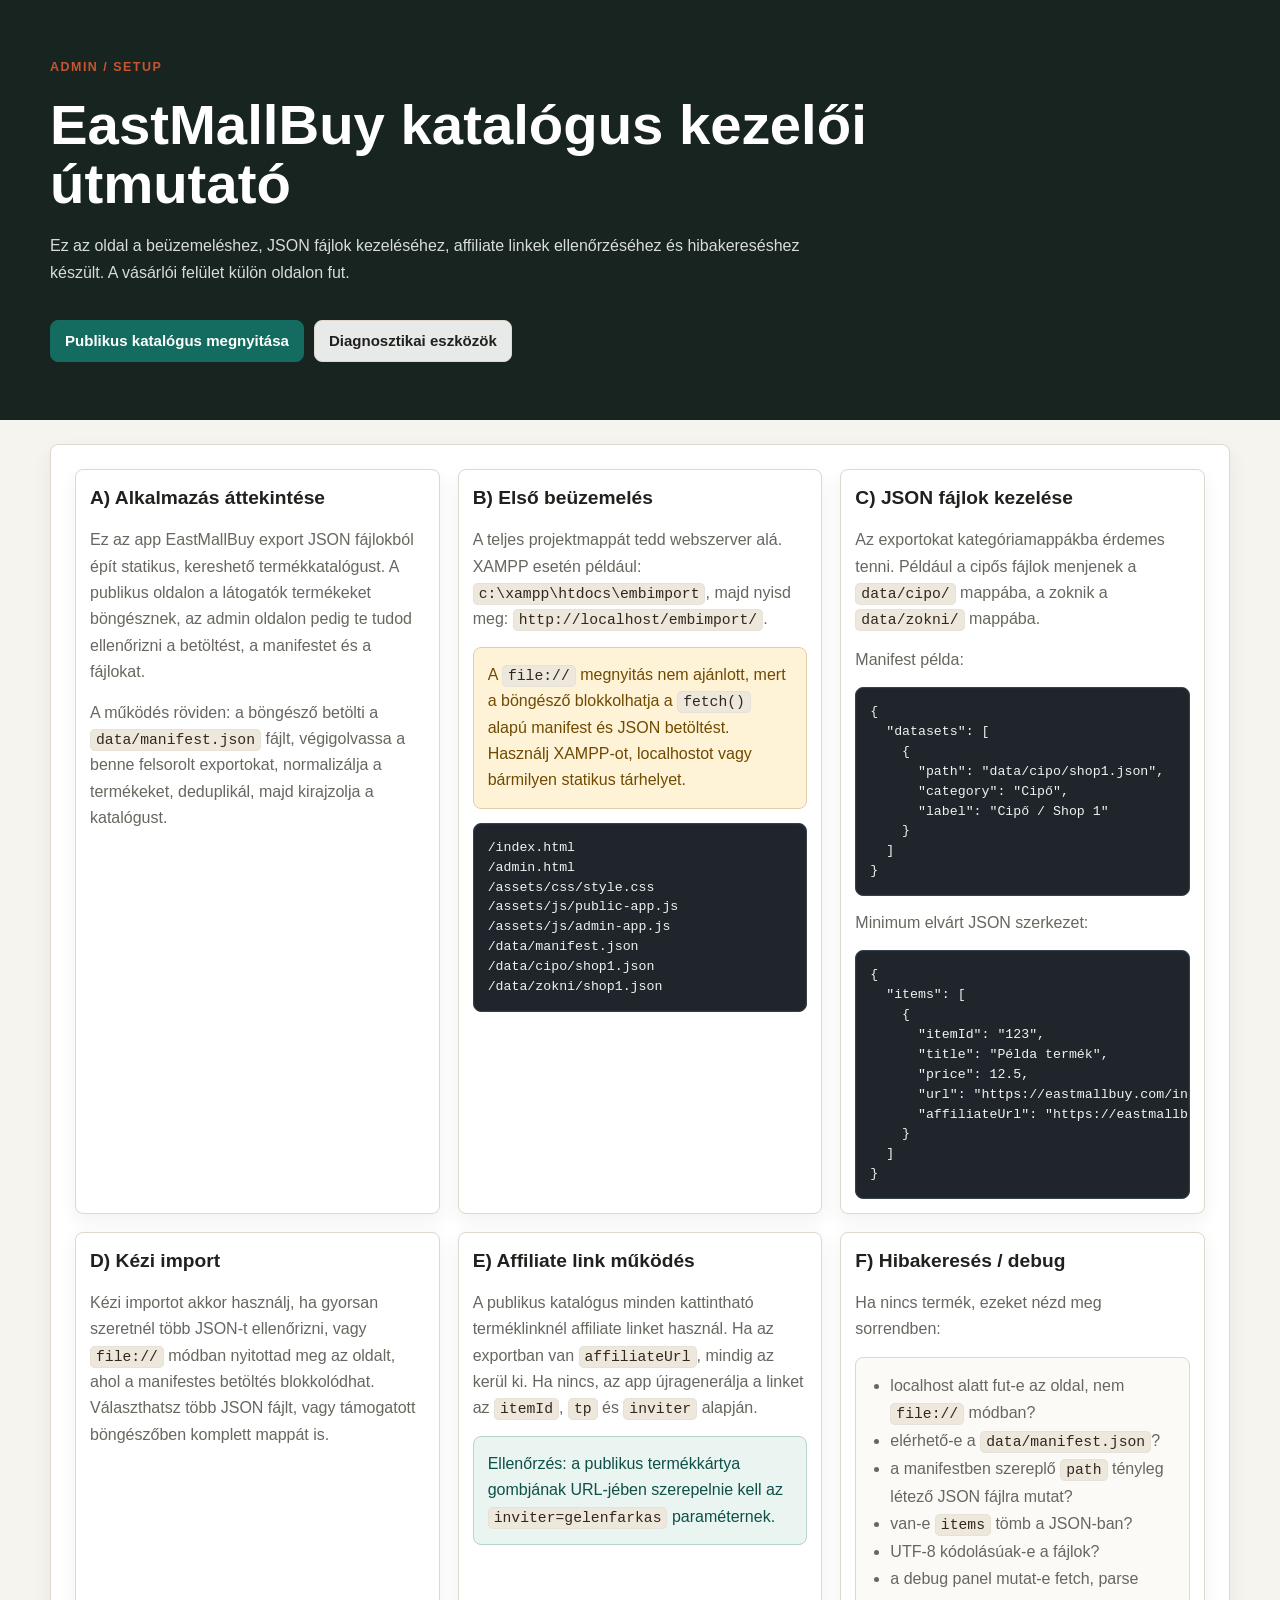
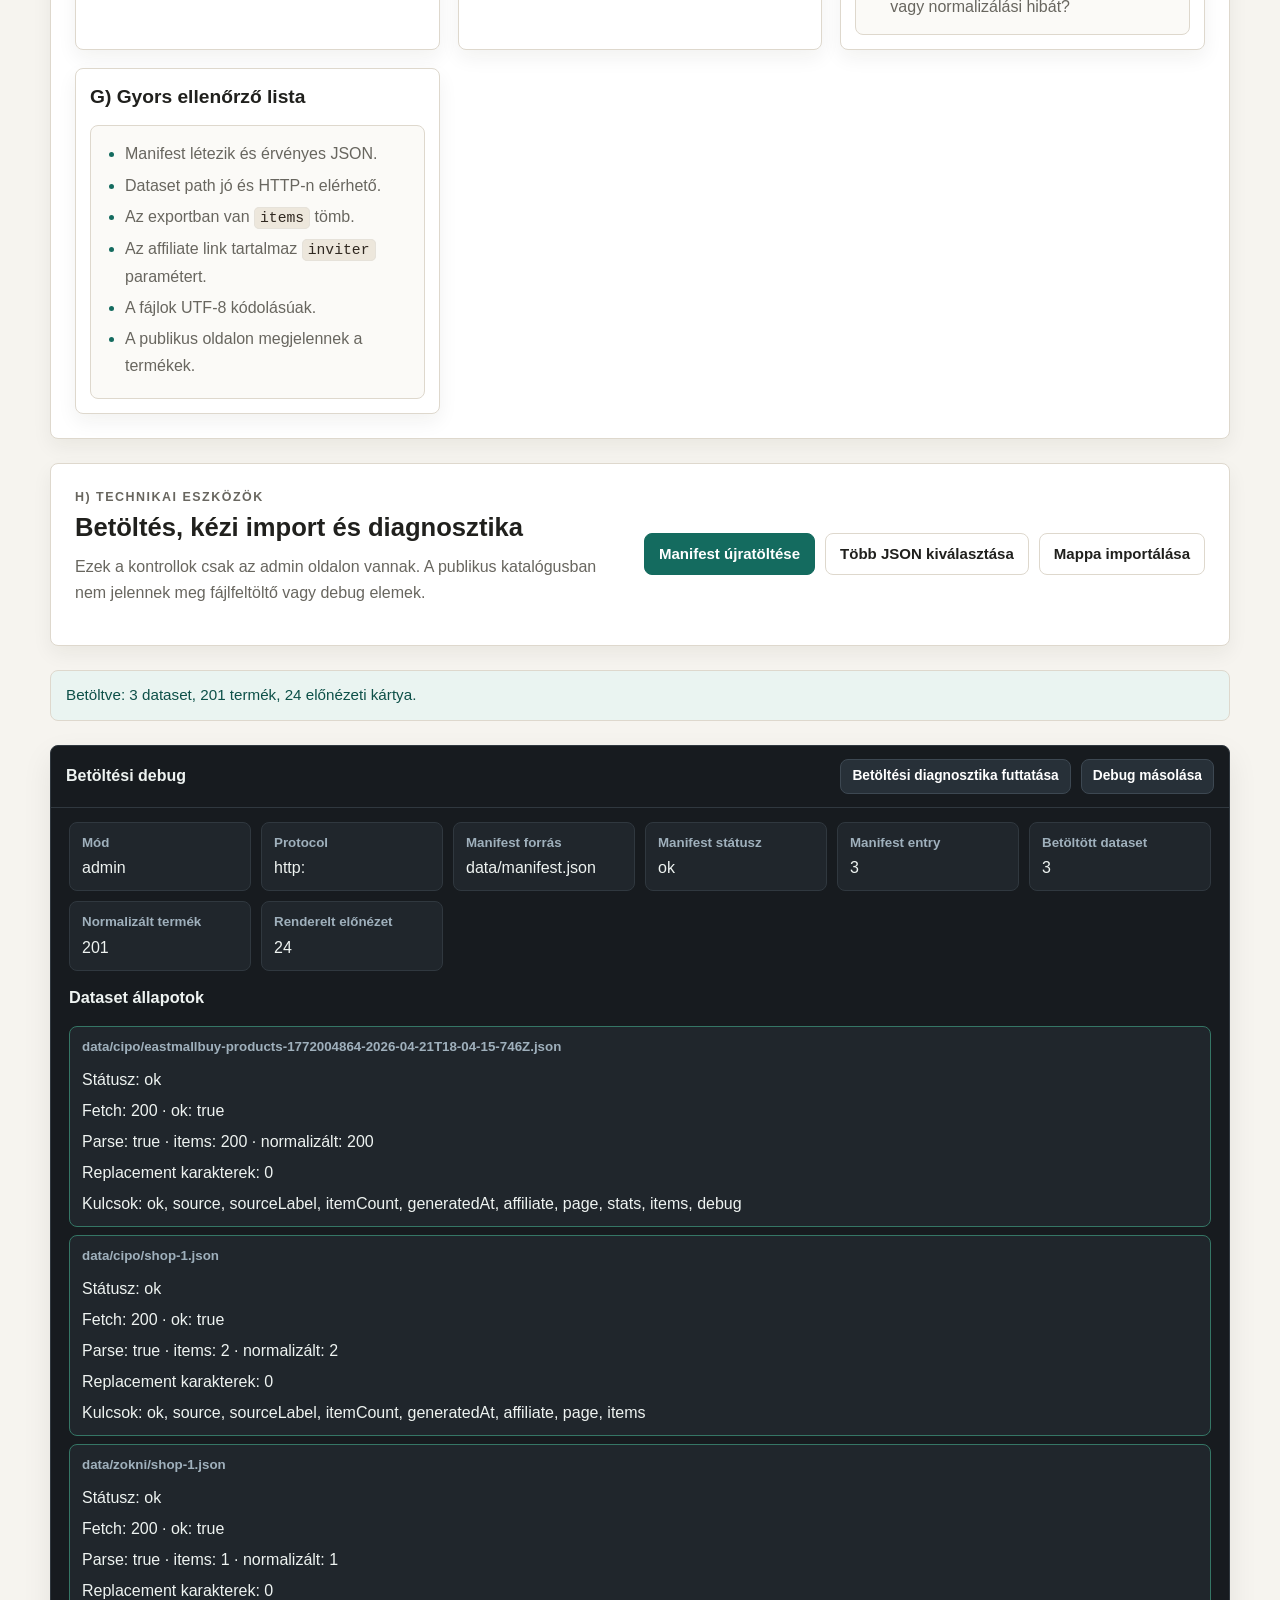
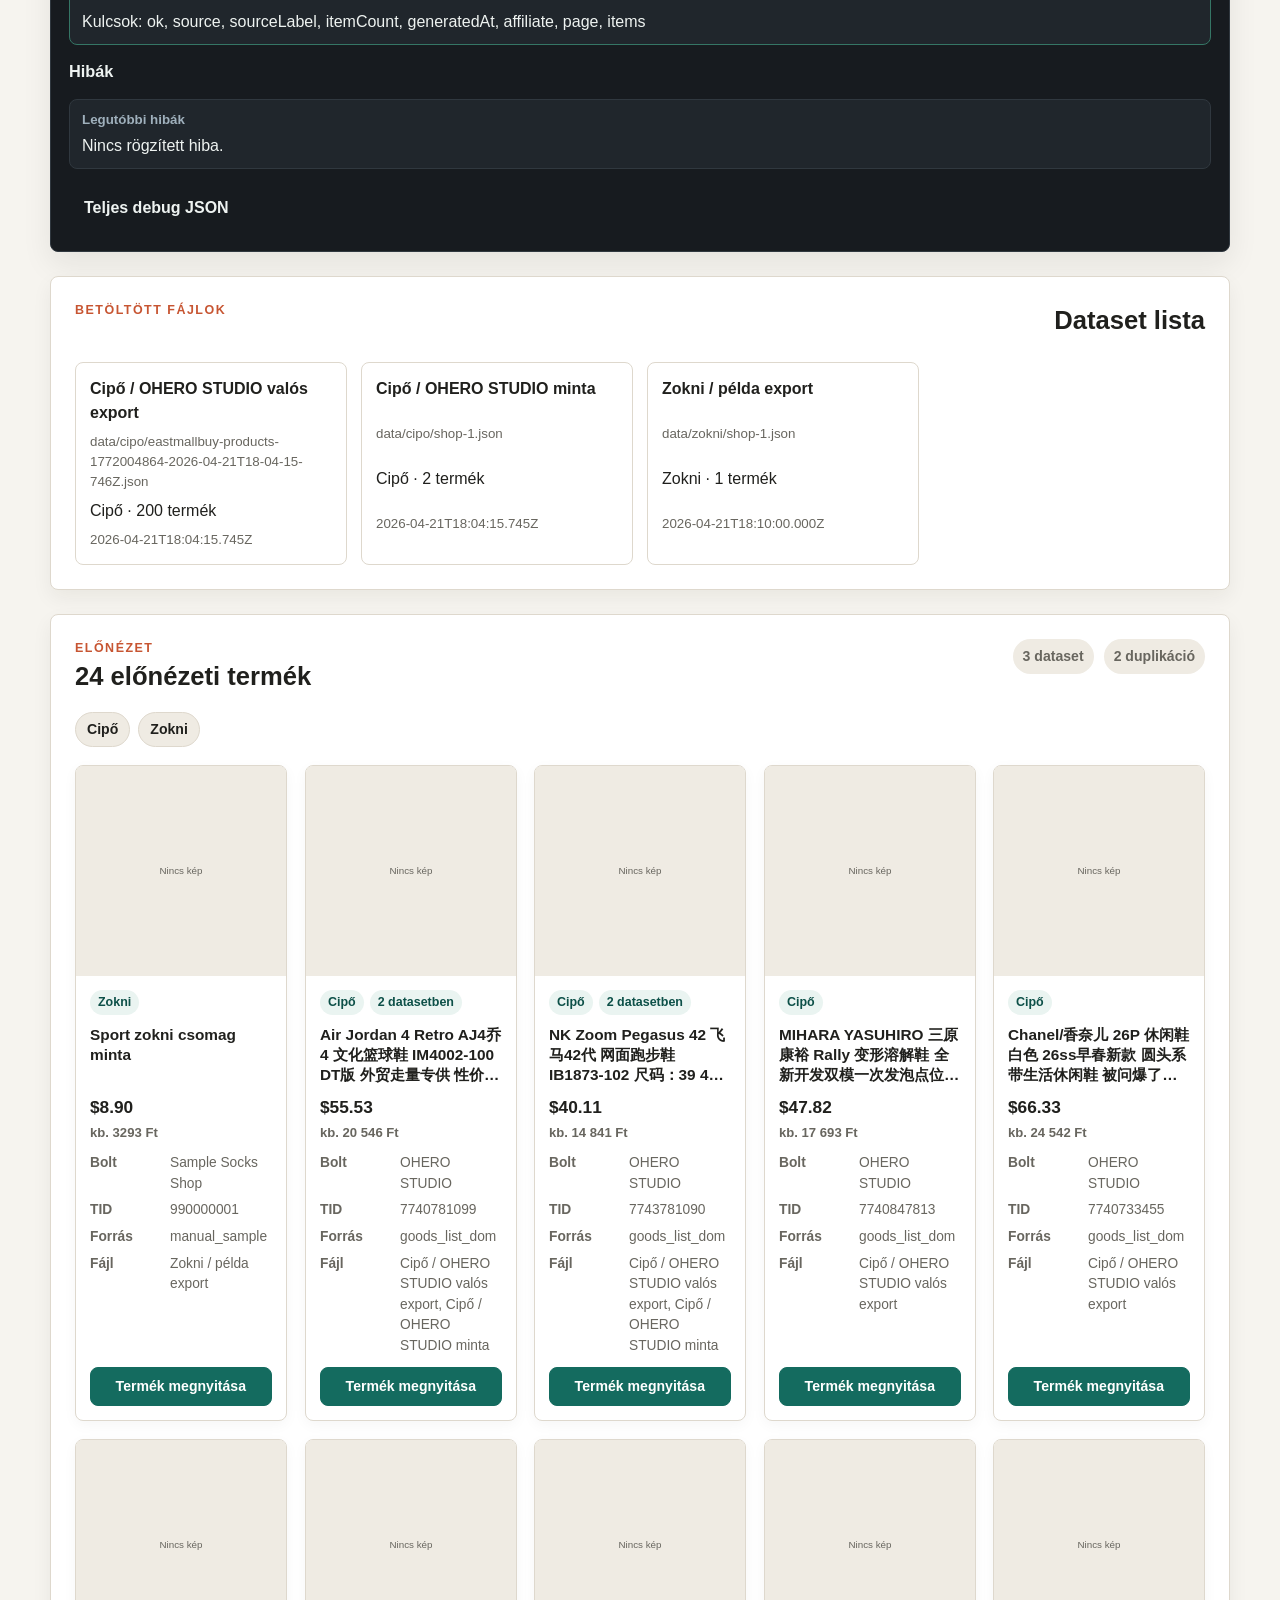
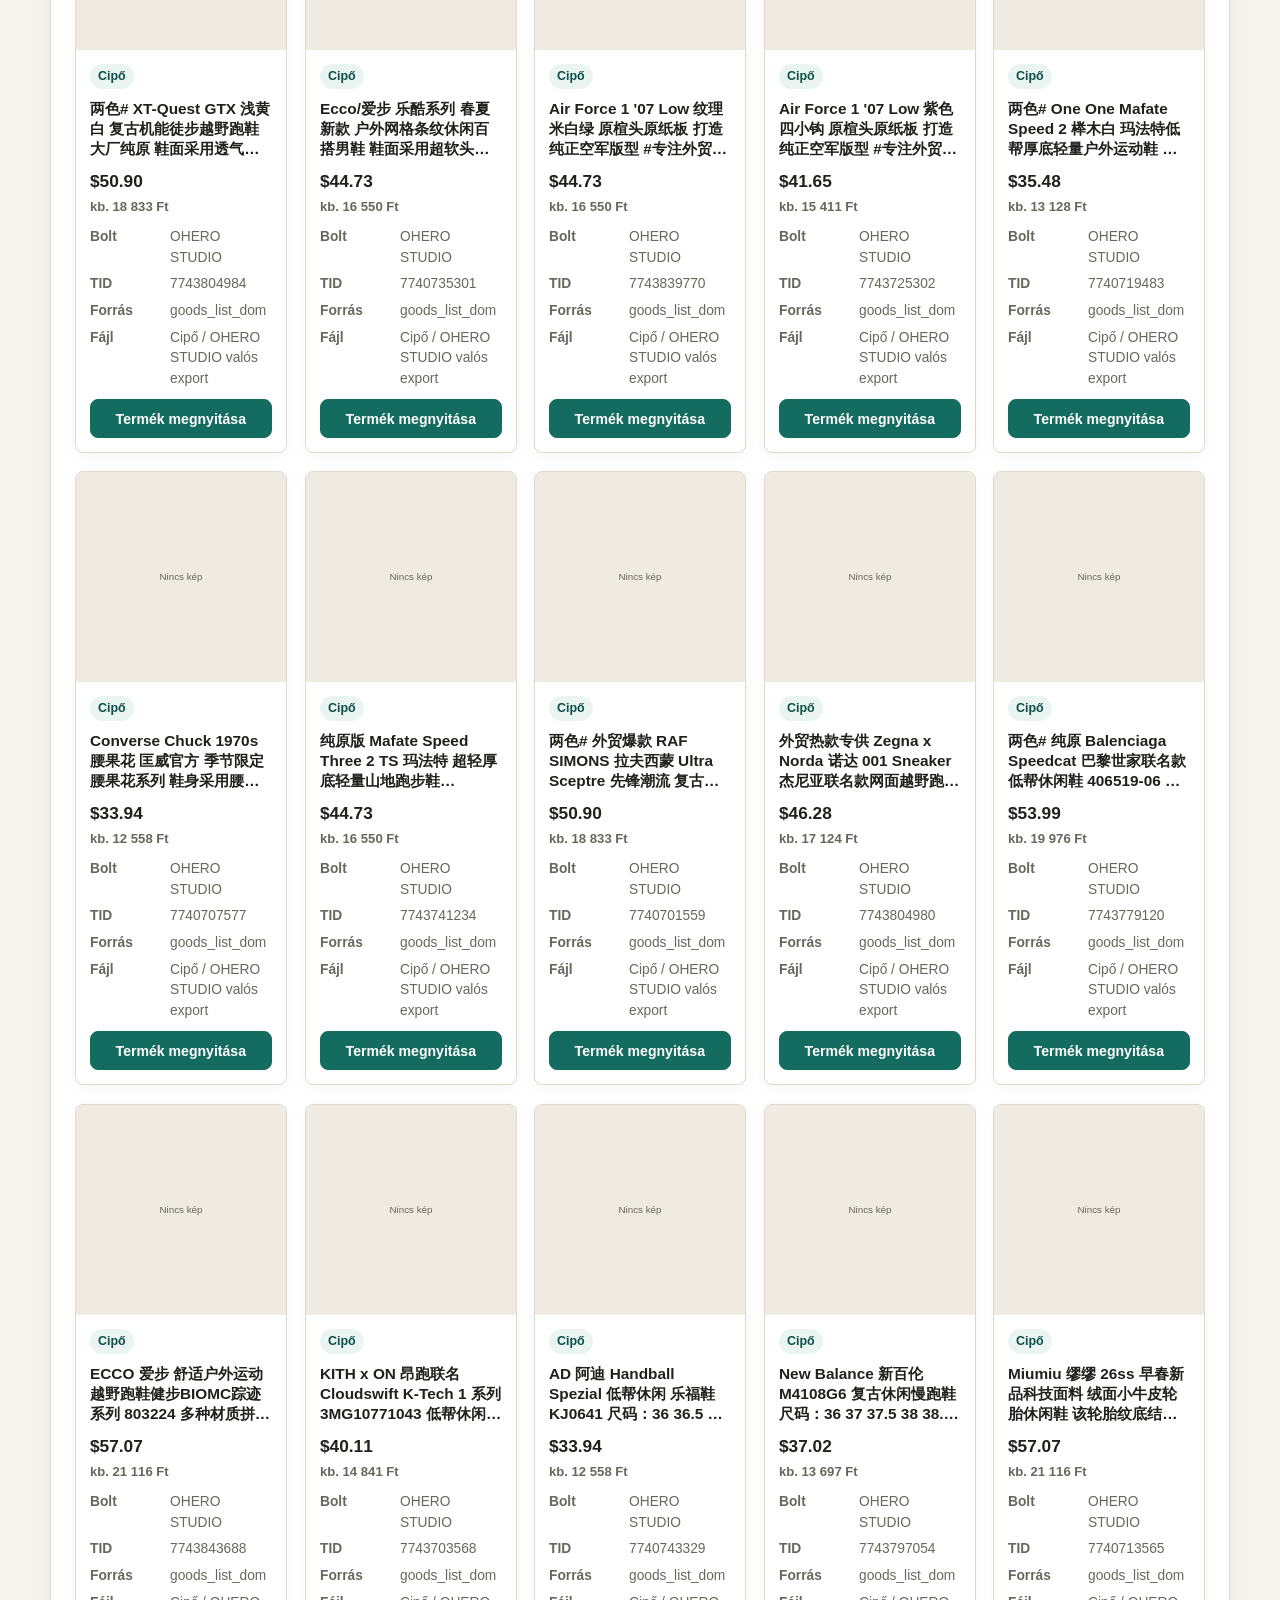
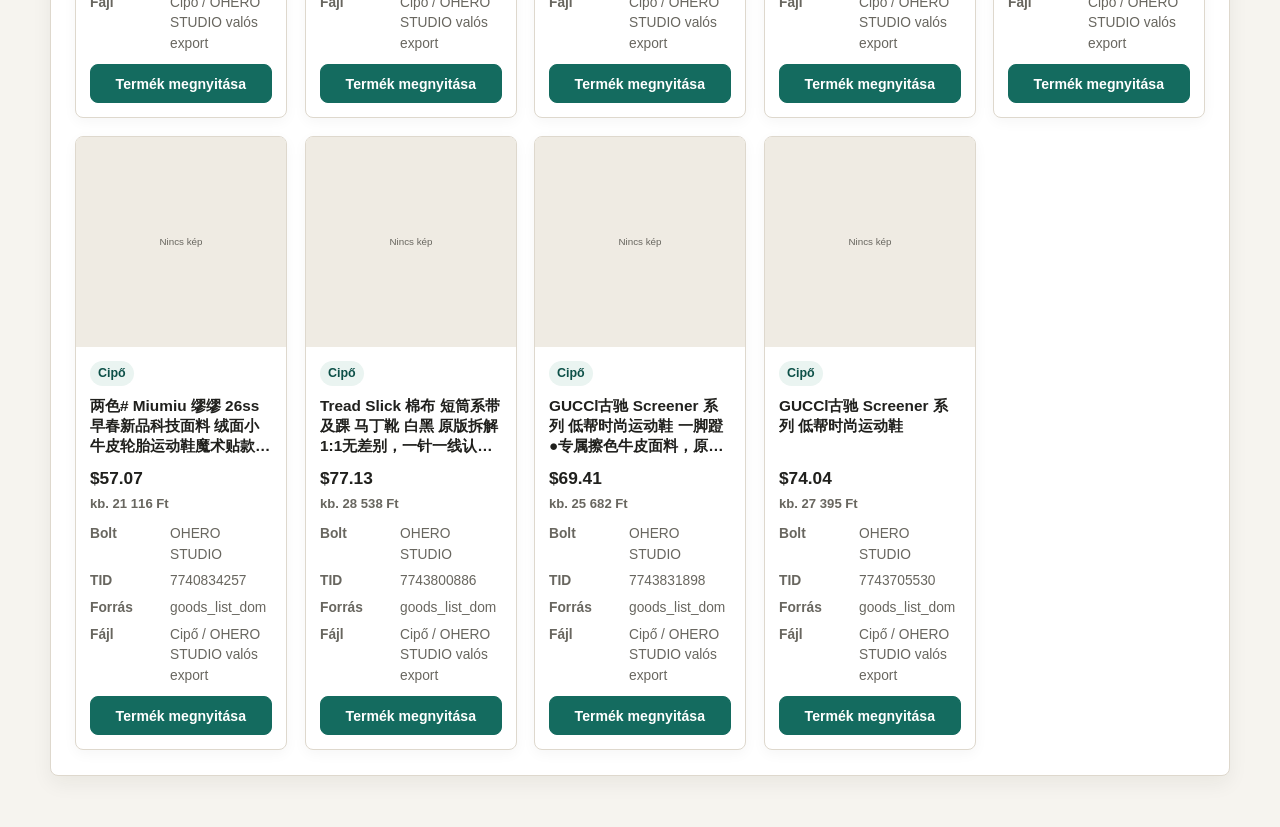
==== admin.html @ 536f63f8 "Add files via upload" ====
<!doctype html>
<html lang="hu">
  <head>
    <meta charset="UTF-8" />
    <meta name="viewport" content="width=device-width, initial-scale=1.0" />
    <title>EastMallBuy Katalógus Admin / Setup</title>
    <meta
      name="description"
      content="Setup, admin útmutató és diagnosztika az EastMallBuy statikus katalógushoz."
    />
    <link rel="stylesheet" href="assets/css/style.css" />
  </head>
  <body data-page="admin">
    <header class="admin-hero">
      <div class="admin-hero__inner">
        <p class="eyebrow">Admin / setup</p>
        <h1>EastMallBuy katalógus kezelői útmutató</h1>
        <p>
          Ez az oldal a beüzemeléshez, JSON fájlok kezeléséhez, affiliate linkek
          ellenőrzéséhez és hibakereséshez készült. A vásárlói felület külön oldalon fut.
        </p>
        <div class="hero__actions">
          <a class="btn btn--primary" href="index.html">Publikus katalógus megnyitása</a>
          <a class="btn btn--light" href="#admin-tools">Diagnosztikai eszközök</a>
        </div>
      </div>
    </header>

    <main class="shell admin-shell">
      <section class="docs admin-docs">
        <article>
          <h2>A) Alkalmazás áttekintése</h2>
          <p>
            Ez az app EastMallBuy export JSON fájlokból épít statikus, kereshető termékkatalógust.
            A publikus oldalon a látogatók termékeket böngésznek, az admin oldalon pedig te tudod
            ellenőrizni a betöltést, a manifestet és a fájlokat.
          </p>
          <p>
            A működés röviden: a böngésző betölti a <code>data/manifest.json</code> fájlt,
            végigolvassa a benne felsorolt exportokat, normalizálja a termékeket, deduplikál,
            majd kirajzolja a katalógust.
          </p>
        </article>

        <article>
          <h2>B) Első beüzemelés</h2>
          <p>
            A teljes projektmappát tedd webszerver alá. XAMPP esetén például:
            <code>c:\xampp\htdocs\embimport</code>, majd nyisd meg:
            <code>http://localhost/embimport/</code>.
          </p>
          <p>
            A <code>file://</code> megnyitás nem ajánlott, mert a böngésző blokkolhatja a
            <code>fetch()</code> alapú manifest és JSON betöltést. Használj XAMPP-ot,
            localhostot vagy bármilyen statikus tárhelyet.
          </p>
          <pre><code>/index.html
/admin.html
/assets/css/style.css
/assets/js/public-app.js
/assets/js/admin-app.js
/data/manifest.json
/data/cipo/shop1.json
/data/zokni/shop1.json</code></pre>
        </article>

        <article>
          <h2>C) JSON fájlok kezelése</h2>
          <p>
            Az exportokat kategóriamappákba érdemes tenni. Például a cipős fájlok menjenek
            a <code>data/cipo/</code> mappába, a zoknik a <code>data/zokni/</code> mappába.
          </p>
          <p>Manifest példa:</p>
          <pre><code>{
  "datasets": [
    {
      "path": "data/cipo/shop1.json",
      "category": "Cipő",
      "label": "Cipő / Shop 1"
    }
  ]
}</code></pre>
          <p>Minimum elvárt JSON szerkezet:</p>
          <pre><code>{
  "items": [
    {
      "itemId": "123",
      "title": "Példa termék",
      "price": 12.5,
      "url": "https://eastmallbuy.com/index/item/index.html?tp=micro&amp;tid=123",
      "affiliateUrl": "https://eastmallbuy.com/index/item/index.html?tp=micro&amp;tid=123&amp;inviter=gelenfarkas"
    }
  ]
}</code></pre>
        </article>

        <article>
          <h2>D) Kézi import</h2>
          <p>
            Kézi importot akkor használj, ha gyorsan szeretnél több JSON-t ellenőrizni,
            vagy <code>file://</code> módban nyitottad meg az oldalt, ahol a manifestes betöltés
            blokkolódhat. Választhatsz több JSON fájlt, vagy támogatott böngészőben komplett
            mappát is.
          </p>
        </article>

        <article>
          <h2>E) Affiliate link működés</h2>
          <p>
            A publikus katalógus minden kattintható terméklinknél affiliate linket használ.
            Ha az exportban van <code>affiliateUrl</code>, mindig az kerül ki. Ha nincs,
            az app újragenerálja a linket az <code>itemId</code>, <code>tp</code> és
            <code>inviter</code> alapján.
          </p>
          <p>
            Ellenőrzés: a publikus termékkártya gombjának URL-jében szerepelnie kell az
            <code>inviter=gelenfarkas</code> paraméternek.
          </p>
        </article>

        <article>
          <h2>F) Hibakeresés / debug</h2>
          <p>Ha nincs termék, ezeket nézd meg sorrendben:</p>
          <ul>
            <li>localhost alatt fut-e az oldal, nem <code>file://</code> módban?</li>
            <li>elérhető-e a <code>data/manifest.json</code>?</li>
            <li>a manifestben szereplő <code>path</code> tényleg létező JSON fájlra mutat?</li>
            <li>van-e <code>items</code> tömb a JSON-ban?</li>
            <li>UTF-8 kódolásúak-e a fájlok?</li>
            <li>a debug panel mutat-e fetch, parse vagy normalizálási hibát?</li>
          </ul>
        </article>

        <article>
          <h2>G) Gyors ellenőrző lista</h2>
          <ul class="checklist">
            <li>Manifest létezik és érvényes JSON.</li>
            <li>Dataset path jó és HTTP-n elérhető.</li>
            <li>Az exportban van <code>items</code> tömb.</li>
            <li>Az affiliate link tartalmaz <code>inviter</code> paramétert.</li>
            <li>A fájlok UTF-8 kódolásúak.</li>
            <li>A publikus oldalon megjelennek a termékek.</li>
          </ul>
        </article>
      </section>

      <section id="admin-tools" class="toolbar" aria-label="Admin műveletek">
        <div>
          <p class="eyebrow">H) Technikai eszközök</p>
          <h2>Betöltés, kézi import és diagnosztika</h2>
          <p>
            Ezek a kontrollok csak az admin oldalon vannak. A publikus katalógusban nem
            jelennek meg fájlfeltöltő vagy debug elemek.
          </p>
        </div>
        <div class="load-actions">
          <button id="loadManifestBtn" class="btn btn--primary" type="button">
            Manifest újratöltése
          </button>
          <label class="file-button">
            Több JSON kiválasztása
            <input id="fileInput" type="file" accept=".json,application/json" multiple />
          </label>
          <label class="file-button" id="directoryLabel">
            Mappa importálása
            <input id="directoryInput" type="file" accept=".json,application/json" webkitdirectory multiple />
          </label>
        </div>
      </section>

      <section id="status" class="notice notice--info" role="status">
        Admin diagnosztika betöltése folyamatban...
      </section>

      <details id="debugPanel" class="debug-panel" open>
        <summary>
          <span>Betöltési debug</span>
          <button id="runDiagnosticsBtn" class="btn btn--small" type="button">
            Betöltési diagnosztika futtatása
          </button>
          <button id="copyDebugBtn" class="btn btn--small" type="button">
            Debug másolása
          </button>
        </summary>
        <div id="debugContent" class="debug-content">
          A debug információk az első betöltés után jelennek meg.
        </div>
      </details>

      <section class="datasets">
        <div class="section-title">
          <p class="eyebrow">Betöltött fájlok</p>
          <h2>Dataset lista</h2>
        </div>
        <div id="datasetList" class="dataset-list"></div>
      </section>

      <section class="catalog admin-preview" id="products" aria-label="Admin előnézet">
        <div class="results-head">
          <div>
            <p class="eyebrow">Előnézet</p>
            <h2 id="resultCount">0 termék</h2>
          </div>
          <div class="stats">
            <span id="datasetCount">0 dataset</span>
            <span id="duplicateCount">0 duplikáció</span>
          </div>
        </div>
        <div id="categoryNav" class="category-nav" aria-label="Kategória böngészés"></div>
        <div id="productGrid" class="product-grid"></div>
        <div id="emptyState" class="empty" hidden>Nincs betöltött előnézet.</div>
      </section>

    </main>

    <template id="productCardTemplate">
      <article class="product-card">
        <a class="product-image affiliate-link" target="_blank" rel="noopener noreferrer">
          <img alt="" loading="lazy" />
        </a>
        <div class="product-body">
          <div class="badges"></div>
          <h3></h3>
          <div class="price"></div>
          <dl class="meta"></dl>
          <div class="card-actions">
            <a class="btn btn--primary affiliate-link" target="_blank" rel="noopener noreferrer">
              Termék megnyitása
            </a>
          </div>
        </div>
      </article>
    </template>

    <script type="module" src="assets/js/admin-app.js"></script>
  </body>
</html>
---- assets/css/style.css ----
:root {
  --bg: #f6f4ef;
  --text: #20201d;
  --muted: #68665f;
  --line: #ded8cd;
  --surface: #ffffff;
  --soft: #efebe3;
  --soft-strong: #e7e1d5;
  --primary: #146b5f;
  --primary-dark: #0d5048;
  --accent: #c75532;
  --accent-soft: #fae8df;
  --info-bg: #eaf4f1;
  --warning-bg: #fff3d7;
  --warning-text: #6f4a00;
  --error-bg: #fae8df;
  --error-text: #91331d;
  --code-bg: #1f252b;
  --code-text: #eef3f1;
  --inline-code-bg: #ede7dc;
  --inline-code-text: #302820;
  --shadow: 0 12px 30px rgba(31, 29, 24, 0.08);
  --shadow-soft: 0 8px 20px rgba(31, 29, 24, 0.06);
  --radius: 8px;
  --space-1: 6px;
  --space-2: 10px;
  --space-3: 14px;
  --space-4: 18px;
  --space-5: 24px;
  --space-6: 32px;
  --font: "Segoe UI", Arial, sans-serif;
}

* {
  box-sizing: border-box;
}

html {
  scroll-behavior: smooth;
}

body {
  margin: 0;
  background: var(--bg);
  color: var(--text);
  font-family: var(--font);
  font-size: 16px;
  line-height: 1.5;
}

a {
  color: inherit;
  text-decoration: none;
}

button,
input,
select {
  font: inherit;
}

img {
  max-width: 100%;
}

.hero {
  min-height: min(76vh, 720px);
  background:
    linear-gradient(90deg, rgba(14, 45, 40, 0.82), rgba(20, 107, 95, 0.42)),
    url("https://si.geilicdn.com/pcitem1376986363-58c70000019dad9c5ff30a23038e_1080_1080.jpg") center/cover;
  color: #fff;
  display: flex;
  align-items: end;
}

.hero__inner {
  width: min(1180px, calc(100% - 32px));
  margin: 0 auto;
  padding: clamp(42px, 7vw, 72px) 0 38px;
  display: grid;
  grid-template-columns: minmax(0, 1.1fr) minmax(280px, 340px);
  gap: var(--space-6);
  align-items: end;
}

.hero__copy {
  display: grid;
  gap: 18px;
}

.eyebrow {
  margin: 0;
  color: var(--accent);
  font-size: 0.78rem;
  font-weight: 800;
  letter-spacing: 0.12em;
  text-transform: uppercase;
}

.hero .eyebrow {
  color: #ffc5ae;
}

h1,
h2,
h3,
p {
  margin-top: 0;
}

h1 {
  margin-bottom: 0;
  max-width: 930px;
  font-size: clamp(2.15rem, 4.4vw, 4.35rem);
  line-height: 1.06;
  letter-spacing: 0;
}

h2 {
  margin-bottom: 8px;
  font-size: clamp(1.28rem, 2vw, 1.75rem);
  letter-spacing: 0;
}

h3 {
  margin-bottom: 8px;
  font-size: 1.02rem;
}

.hero__lead {
  max-width: 760px;
  margin-bottom: 0;
  color: rgba(255, 255, 255, 0.88);
  font-size: clamp(1rem, 1.35vw, 1.08rem);
  line-height: 1.65;
}

.hero__actions,
.load-actions,
.card-actions,
.stats {
  display: flex;
  flex-wrap: wrap;
  gap: var(--space-2);
  min-width: 0;
}

.load-actions {
  justify-content: flex-end;
  align-items: center;
}

.btn,
.file-button {
  min-height: 42px;
  max-width: 100%;
  border: 1px solid var(--line);
  border-radius: var(--radius);
  padding: 10px 14px;
  display: inline-flex;
  align-items: center;
  justify-content: center;
  gap: 8px;
  background: #fff;
  color: var(--text);
  cursor: pointer;
  font-size: 0.94rem;
  font-weight: 750;
  line-height: 1.2;
  text-align: center;
  white-space: normal;
  overflow-wrap: anywhere;
  transition: transform 0.16s ease, box-shadow 0.16s ease, background 0.16s ease;
}

.btn:hover,
.file-button:hover {
  transform: translateY(-1px);
  box-shadow: var(--shadow-soft);
}

.btn--primary {
  background: var(--primary);
  border-color: var(--primary);
  color: #fff;
}

.btn--primary:hover {
  background: var(--primary-dark);
}

.btn--light {
  background: rgba(255, 255, 255, 0.9);
  color: var(--text);
}

.btn--ghost {
  background: transparent;
  color: var(--primary-dark);
  border-color: color-mix(in srgb, var(--primary) 28%, var(--line));
}

.btn--small {
  min-height: 34px;
  padding: 8px 11px;
  font-size: 0.86rem;
}

.file-button input {
  position: absolute;
  width: 1px;
  height: 1px;
  overflow: hidden;
  opacity: 0;
}

.hero-card {
  background: rgba(255, 255, 255, 0.94);
  color: var(--text);
  border-radius: var(--radius);
  overflow: hidden;
  box-shadow: var(--shadow-soft);
}

.hero-card img {
  width: 100%;
  aspect-ratio: 1 / 1;
  object-fit: cover;
  display: block;
}

.hero-card div {
  padding: 16px;
  display: grid;
  gap: 5px;
}

.hero-card span,
.toolbar p,
.docs p,
.benefits span {
  color: var(--muted);
  line-height: 1.6;
}

.shell {
  width: min(1180px, calc(100% - 32px));
  margin: var(--space-5) auto 56px;
  display: grid;
  gap: var(--space-5);
}

.public-footer {
  text-align: center;
  color: var(--muted);
  font-size: 0.9rem;
}

.public-footer a {
  text-decoration: underline;
  text-underline-offset: 3px;
}

.admin-hero {
  background: #17241f;
  color: #fff;
}

.admin-hero__inner {
  width: min(1180px, calc(100% - 32px));
  margin: 0 auto;
  padding: clamp(38px, 6vw, 58px) 0;
  display: grid;
  gap: var(--space-4);
}

.admin-hero h1 {
  max-width: 840px;
}

.admin-hero p:not(.eyebrow) {
  max-width: 800px;
  color: rgba(255, 255, 255, 0.84);
  line-height: 1.7;
}

.admin-shell {
  align-items: stretch;
}

.admin-docs {
  display: grid;
  grid-template-columns: repeat(auto-fit, minmax(280px, 1fr));
  gap: var(--space-4);
  box-shadow: none;
  border: 0;
  padding: 0;
  background: transparent;
}

.admin-docs article {
  background: var(--surface);
  border: 1px solid var(--line);
  border-radius: var(--radius);
  box-shadow: var(--shadow-soft);
  padding: var(--space-5);
  display: grid;
  align-content: start;
  gap: var(--space-3);
}

.admin-docs article h2 {
  margin: 0;
  font-size: 1.2rem;
}

.admin-docs article p {
  margin: 0;
  color: var(--muted);
  line-height: 1.65;
}

.admin-docs pre {
  margin: 0;
  max-width: 100%;
  overflow-x: auto;
  background: var(--code-bg);
  color: var(--code-text);
  border: 1px solid #35414a;
  border-radius: var(--radius);
  padding: var(--space-3);
  font-size: 0.9rem;
  line-height: 1.5;
  box-shadow: inset 0 0 0 1px rgba(255, 255, 255, 0.02);
  -webkit-overflow-scrolling: touch;
}

.admin-docs pre code {
  display: block;
  min-width: max-content;
  padding: 0;
  background: transparent;
  color: inherit;
  border: 0;
  border-radius: 0;
  white-space: pre;
}

.admin-docs ul {
  margin: 0;
  padding: var(--space-3) var(--space-3) var(--space-3) 34px;
  background: #fbfaf7;
  border: 1px solid var(--line);
  border-radius: var(--radius);
  color: var(--muted);
  line-height: 1.7;
}

.checklist li {
  margin-bottom: 4px;
}

.checklist li::marker {
  color: var(--primary);
}

.admin-docs article:nth-child(2) p:nth-of-type(2),
.admin-docs article:nth-child(5) p:last-child {
  background: var(--warning-bg);
  color: var(--warning-text);
  border: 1px solid color-mix(in srgb, var(--warning-text) 22%, var(--warning-bg));
  border-radius: var(--radius);
  padding: var(--space-3);
}

.admin-docs article:nth-child(5) p:last-child {
  background: var(--info-bg);
  color: var(--primary-dark);
  border-color: color-mix(in srgb, var(--primary) 24%, var(--info-bg));
}

.admin-preview .product-grid {
  grid-template-columns: repeat(auto-fill, minmax(min(100%, 210px), 1fr));
}

.benefits {
  display: grid;
  grid-template-columns: repeat(3, minmax(0, 1fr));
  gap: var(--space-3);
}

.benefits article,
.toolbar,
.filters,
.catalog,
.datasets,
.docs {
  background: var(--surface);
  border: 1px solid var(--line);
  border-radius: var(--radius);
  box-shadow: var(--shadow-soft);
}

.benefits article {
  padding: var(--space-4);
  display: grid;
  gap: var(--space-2);
}

.toolbar {
  padding: var(--space-5);
  display: grid;
  grid-template-columns: minmax(0, 1fr) auto;
  gap: var(--space-4);
  align-items: center;
  min-width: 0;
}

.notice {
  border-radius: var(--radius);
  border: 1px solid var(--line);
  padding: 13px 15px;
  line-height: 1.5;
  font-size: 0.95rem;
}

.notice--info {
  background: var(--info-bg);
  color: var(--primary-dark);
}

.notice--error {
  background: var(--error-bg);
  color: var(--error-text);
}

.debug-panel {
  background: #171b1f;
  color: #eef3f1;
  border: 1px solid #30383f;
  border-radius: var(--radius);
  box-shadow: var(--shadow);
}

.debug-panel summary {
  cursor: pointer;
  padding: 13px 15px;
  display: flex;
  align-items: center;
  gap: var(--space-2);
  flex-wrap: wrap;
  font-weight: 900;
}

.debug-panel summary span {
  margin-right: auto;
}

.debug-panel .btn {
  background: #273038;
  border-color: #3d4852;
  color: #fff;
}

.debug-content {
  border-top: 1px solid #30383f;
  padding: var(--space-3) var(--space-4) var(--space-4);
  display: grid;
  gap: var(--space-3);
}

.debug-warning,
.debug-error {
  border-radius: var(--radius);
  padding: 10px 12px;
  line-height: 1.45;
}

.debug-warning {
  background: #3b2d12;
  color: #ffe2a3;
}

.debug-error {
  background: #3b1814;
  color: #ffc2b8;
}

.debug-grid {
  display: grid;
  grid-template-columns: repeat(auto-fit, minmax(180px, 1fr));
  gap: 10px;
}

.debug-kv,
.debug-dataset {
  border: 1px solid #30383f;
  border-radius: var(--radius);
  background: #20262c;
  padding: 10px 12px;
}

.debug-kv small,
.debug-dataset small {
  display: block;
  color: #9fb0bc;
  margin-bottom: 4px;
  font-weight: 800;
}

.debug-dataset {
  display: grid;
  gap: 7px;
  word-break: break-word;
}

.debug-dataset.is-error {
  border-color: #8e3d30;
}

.debug-dataset.is-ok {
  border-color: #357665;
}

.debug-list {
  display: grid;
  gap: 8px;
}

.debug-content pre {
  margin: 0;
  white-space: pre-wrap;
  word-break: break-word;
  color: #d8e1e6;
}

.catalog-layout {
  display: grid;
  grid-template-columns: 310px minmax(0, 1fr);
  gap: var(--space-4);
  align-items: start;
}

.filters,
.catalog,
.datasets,
.docs {
  padding: var(--space-5);
}

.filters {
  position: sticky;
  top: 16px;
  display: grid;
  gap: var(--space-3);
}

.filter-head,
.results-head,
.section-title {
  display: flex;
  align-items: start;
  justify-content: space-between;
  gap: 16px;
}

label {
  display: grid;
  gap: var(--space-1);
  color: var(--muted);
  font-size: 0.92rem;
  font-weight: 700;
}

input,
select {
  width: 100%;
  min-height: 42px;
  border: 1px solid var(--line);
  border-radius: var(--radius);
  background: #fff;
  color: var(--text);
  padding: 9px 11px;
  font-size: 0.95rem;
}

input:focus,
select:focus {
  border-color: var(--primary);
  outline: 3px solid rgba(20, 107, 95, 0.14);
}

.range-grid {
  display: grid;
  grid-template-columns: 1fr 1fr;
  gap: var(--space-2);
}

.chips,
.category-nav {
  display: flex;
  flex-wrap: wrap;
  gap: 8px;
}

.chip {
  border: 1px solid var(--line);
  border-radius: 999px;
  padding: 6px 9px;
  background: var(--soft);
  color: var(--text);
  font-size: 0.84rem;
  font-weight: 800;
}

.category-nav {
  margin: 8px 0 18px;
}

.category-nav button {
  min-height: 32px;
  border: 1px solid var(--line);
  border-radius: 999px;
  background: var(--soft);
  cursor: pointer;
  padding: 6px 11px;
  color: var(--text);
  font-size: 0.88rem;
  font-weight: 800;
}

.product-grid {
  display: grid;
  grid-template-columns: repeat(auto-fill, minmax(min(100%, 240px), 1fr));
  gap: var(--space-4);
  align-items: stretch;
  min-width: 0;
}

.product-card {
  display: grid;
  grid-template-rows: auto 1fr;
  min-width: 0;
  min-height: 100%;
  overflow: hidden;
  border: 1px solid var(--line);
  border-radius: var(--radius);
  background: #fff;
  box-shadow: 0 4px 14px rgba(31, 29, 24, 0.04);
  contain: layout paint;
}

.product-image {
  display: block;
  width: 100%;
  min-width: 0;
  aspect-ratio: 1 / 1;
  background: var(--soft);
  overflow: hidden;
}

.product-image img {
  width: 100%;
  height: 100%;
  object-fit: cover;
  display: block;
  aspect-ratio: 1 / 1;
}

.product-body {
  padding: var(--space-3);
  display: grid;
  grid-template-rows: auto auto auto 1fr auto;
  gap: var(--space-2);
  min-width: 0;
  max-width: 100%;
  overflow: hidden;
  align-content: start;
  box-sizing: border-box;
}

.product-body > * {
  min-width: 0;
  max-width: 100%;
}

.product-body h3 {
  min-width: 0;
  min-height: calc(1.32em * 3);
  max-height: calc(1.32em * 3);
  margin: 0;
  font-size: 0.96rem;
  line-height: 1.32;
  overflow: hidden;
  overflow-wrap: anywhere;
  word-break: break-word;
  display: -webkit-box;
  -webkit-line-clamp: 3;
  -webkit-box-orient: vertical;
}

.badges {
  display: flex;
  flex-wrap: wrap;
  gap: 6px;
  min-width: 0;
  max-width: 100%;
  overflow: hidden;
}

.badge {
  max-width: 100%;
  border-radius: 999px;
  background: #eaf4f1;
  color: var(--primary-dark);
  padding: 5px 8px;
  font-size: 0.78rem;
  font-weight: 800;
  line-height: 1.2;
  overflow-wrap: anywhere;
  word-break: break-word;
}

.price {
  min-width: 0;
  max-width: 100%;
  font-size: 1.08rem;
  font-weight: 900;
  overflow-wrap: anywhere;
}

.price small {
  display: block;
  color: var(--muted);
  font-size: 0.82rem;
  font-weight: 700;
  margin-top: 2px;
}

.meta {
  margin: 0;
  display: grid;
  gap: var(--space-1);
  color: var(--muted);
  font-size: 0.86rem;
  min-width: 0;
  max-width: 100%;
  align-self: start;
  overflow: hidden;
}

.meta div {
  display: grid;
  grid-template-columns: minmax(56px, 72px) minmax(0, 1fr);
  gap: 8px;
  min-width: 0;
  max-width: 100%;
}

.meta dt {
  font-weight: 800;
  min-width: 0;
  overflow-wrap: anywhere;
}

.meta dd {
  margin: 0;
  min-width: 0;
  max-width: 100%;
  overflow-wrap: anywhere;
  word-break: break-word;
}

.card-actions {
  min-width: 0;
  max-width: 100%;
  align-self: end;
}

.card-actions .btn {
  flex: 1 1 min(100%, 150px);
  width: auto;
  min-height: 39px;
  font-size: 0.88rem;
  min-width: 0;
  max-width: 100%;
  overflow-wrap: anywhere;
  word-break: break-word;
}

.stats span {
  border-radius: 999px;
  background: var(--soft);
  padding: 7px 10px;
  color: var(--muted);
  font-size: 0.88rem;
  font-weight: 800;
}

.empty {
  border: 1px dashed var(--line);
  border-radius: var(--radius);
  padding: 28px;
  text-align: center;
  color: var(--muted);
  font-weight: 800;
}

.dataset-list,
.docs-grid {
  display: grid;
  grid-template-columns: repeat(auto-fill, minmax(250px, 1fr));
  gap: var(--space-3);
  margin-top: var(--space-3);
}

.dataset-item,
.docs article {
  border: 1px solid var(--line);
  border-radius: var(--radius);
  padding: var(--space-3);
  background: #fff;
}

.dataset-item {
  display: grid;
  gap: 7px;
}

.dataset-item small {
  color: var(--muted);
  word-break: break-word;
}

code {
  background: var(--inline-code-bg);
  color: var(--inline-code-text);
  border: 1px solid color-mix(in srgb, var(--line) 75%, #fff);
  border-radius: 5px;
  padding: 2px 5px;
  font-size: 0.92em;
  overflow-wrap: anywhere;
}

@media (max-width: 960px) {
  .hero__inner,
  .toolbar,
  .catalog-layout {
    grid-template-columns: 1fr;
  }

  .hero {
    min-height: auto;
  }

  .hero__inner {
    align-items: start;
  }

  .hero__media {
    max-width: 380px;
  }

  .benefits {
    grid-template-columns: 1fr;
  }

  .filters {
    position: static;
  }

  .load-actions {
    justify-content: flex-start;
  }
}

@media (max-width: 620px) {
  .hero__inner,
  .shell {
    width: min(100% - 24px, 1180px);
  }

  .hero__inner {
    padding-top: 36px;
    padding-bottom: 28px;
    gap: var(--space-5);
  }

  h1 {
    font-size: clamp(2rem, 11vw, 2.85rem);
  }

  h2 {
    font-size: 1.25rem;
  }

  .hero__lead {
    font-size: 0.98rem;
    line-height: 1.6;
  }

  .btn,
  .file-button {
    width: 100%;
    min-height: 42px;
  }

  .hero__actions,
  .load-actions,
  .card-actions,
  .stats {
    width: 100%;
  }

  .stats span {
    flex: 1 1 100%;
    text-align: center;
  }

  .toolbar,
  .filters,
  .catalog,
  .datasets,
  .docs,
  .admin-docs article {
    padding: var(--space-4);
  }

  .product-grid {
    grid-template-columns: 1fr;
  }

  .range-grid {
    grid-template-columns: 1fr;
  }

  .filter-head,
  .results-head,
  .section-title {
    display: grid;
  }

  .debug-panel summary {
    display: grid;
  }

  .debug-panel summary span {
    margin-right: 0;
  }

  .admin-docs {
    grid-template-columns: 1fr;
  }

  .admin-docs pre {
    font-size: 0.82rem;
  }

  .hero-card {
    display: none;
  }
}
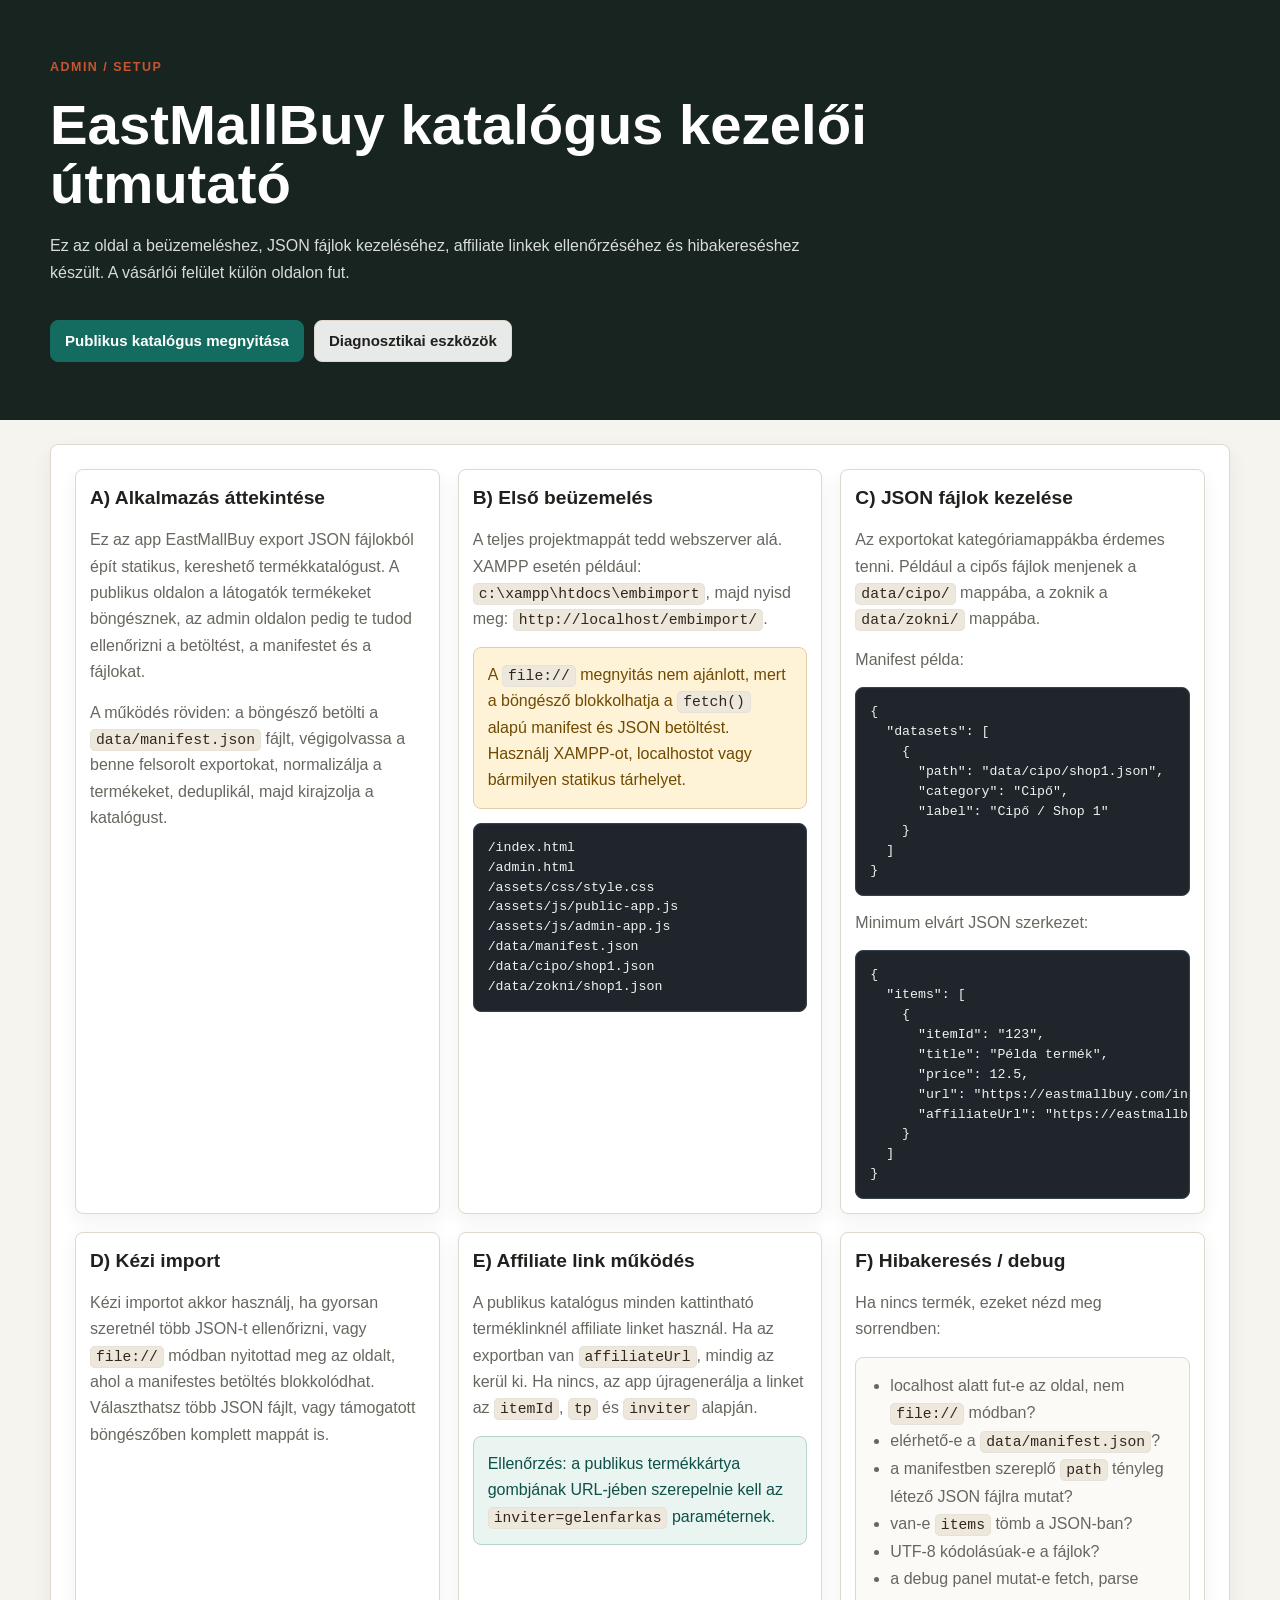
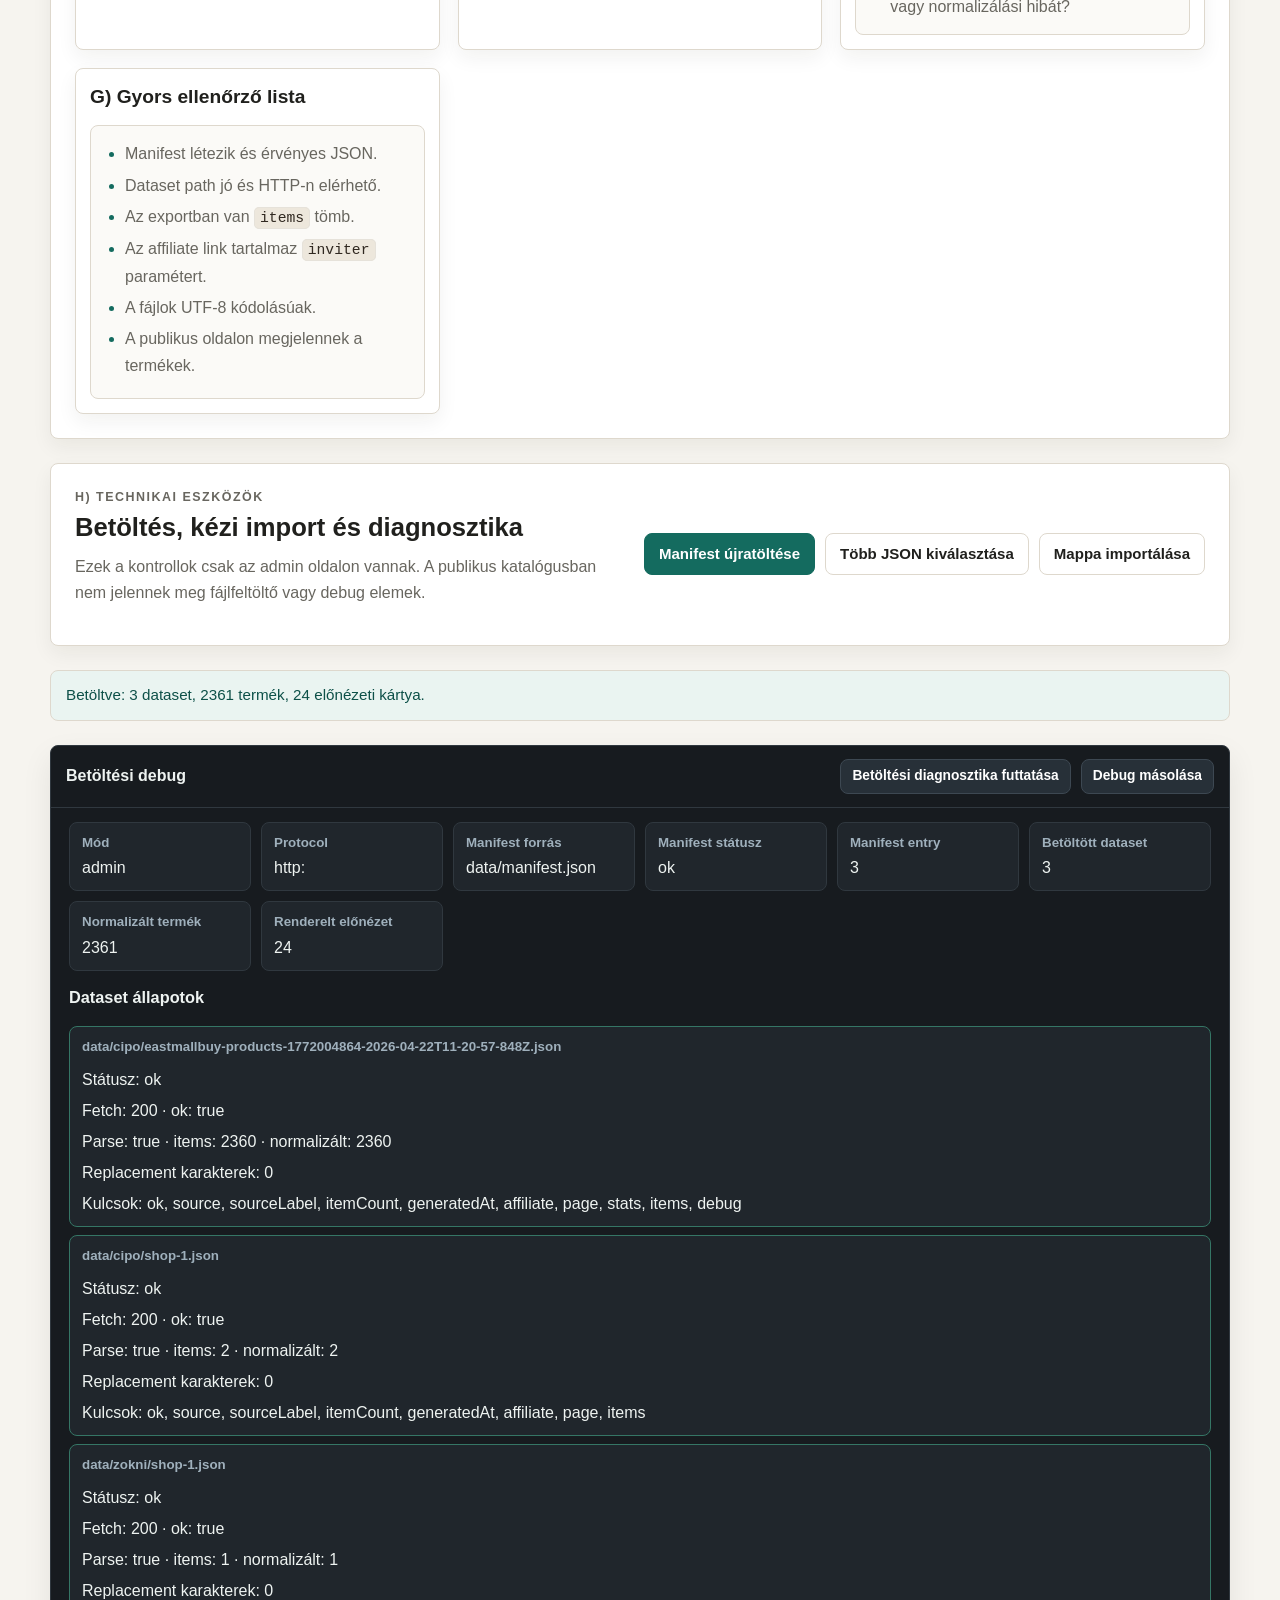
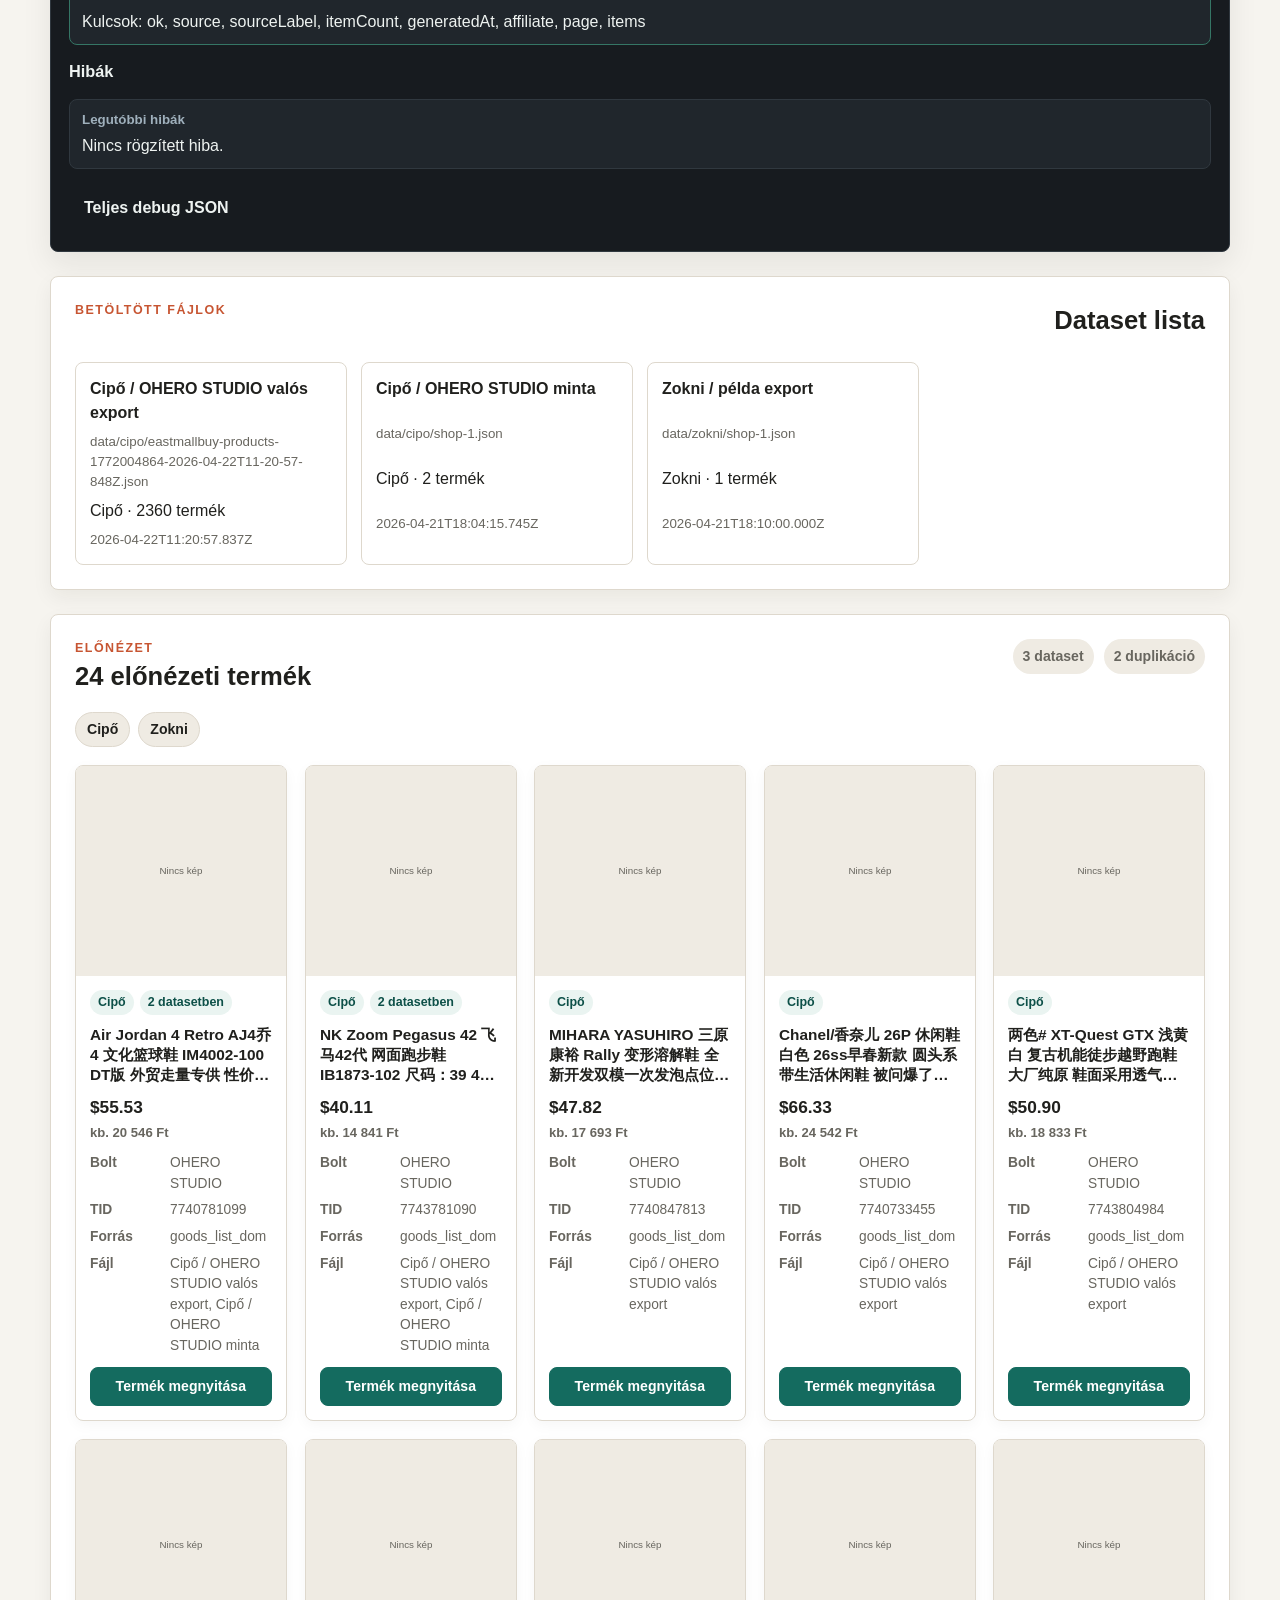
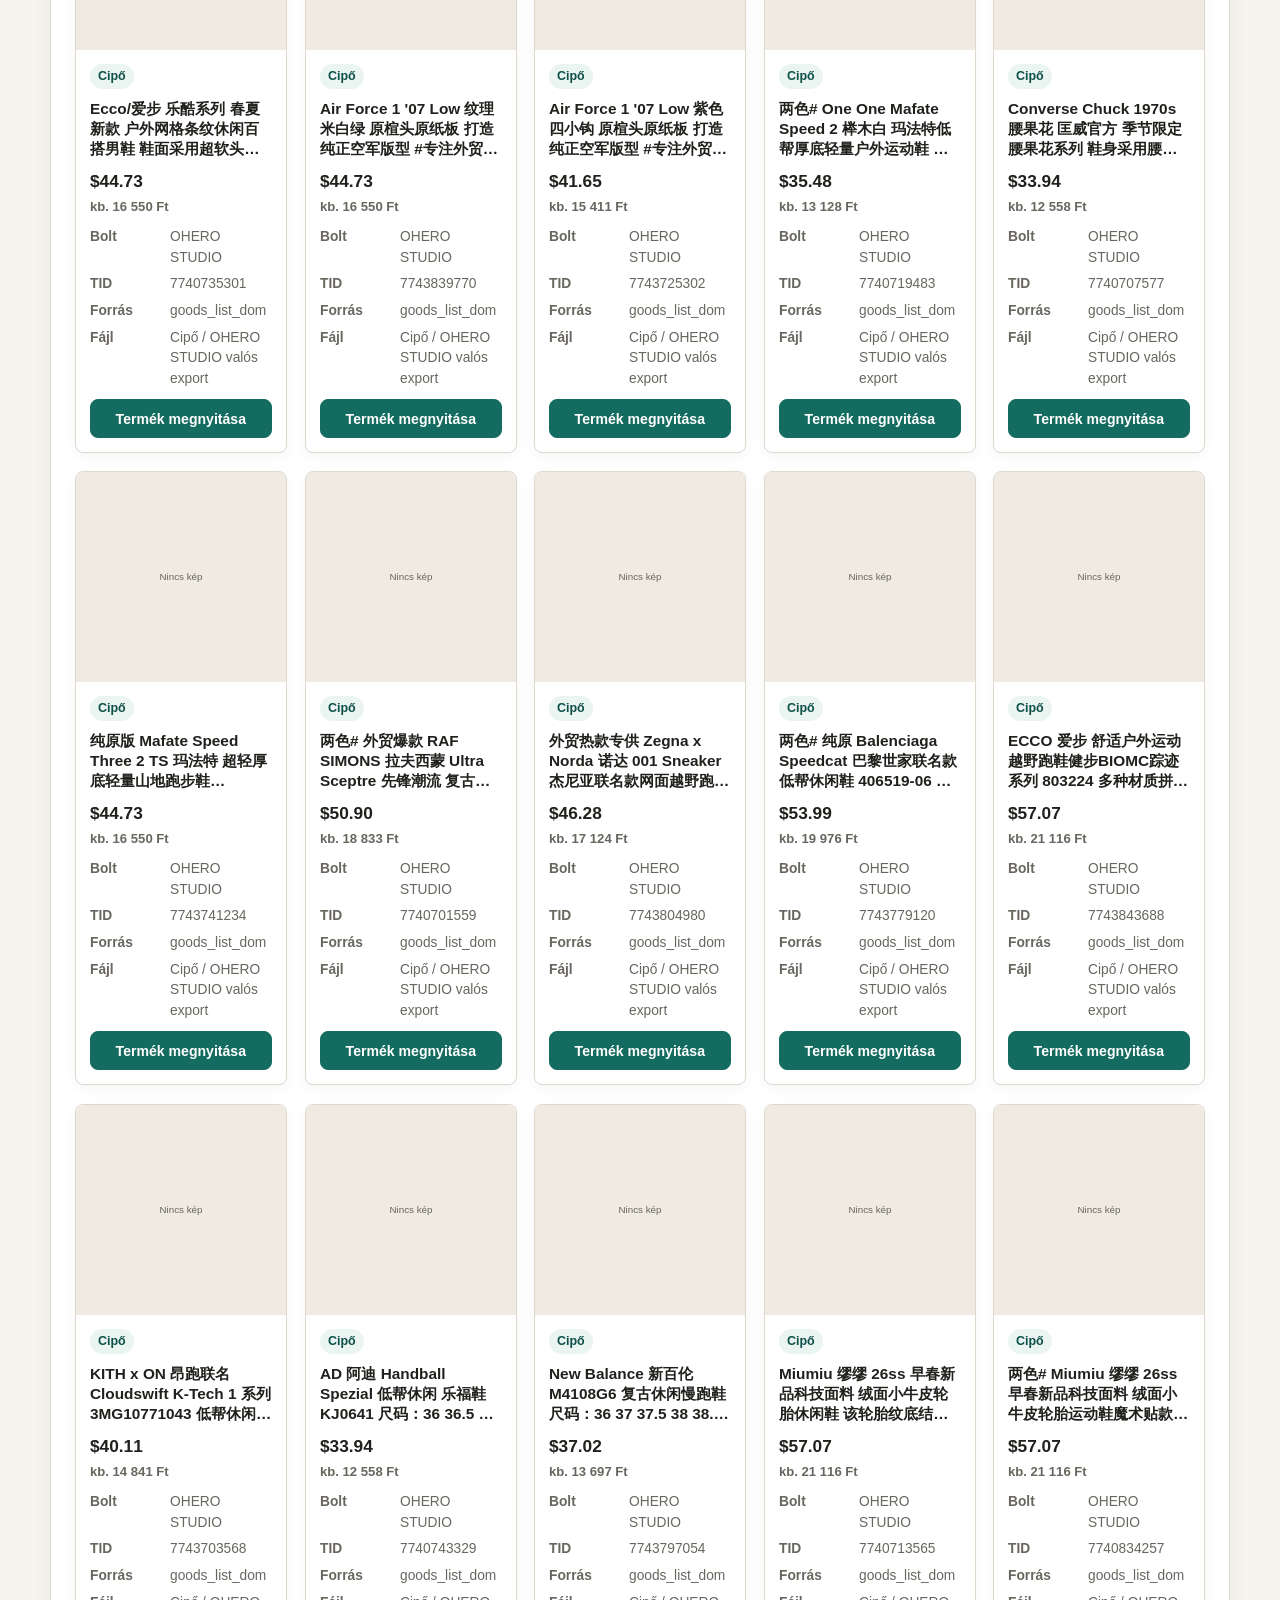
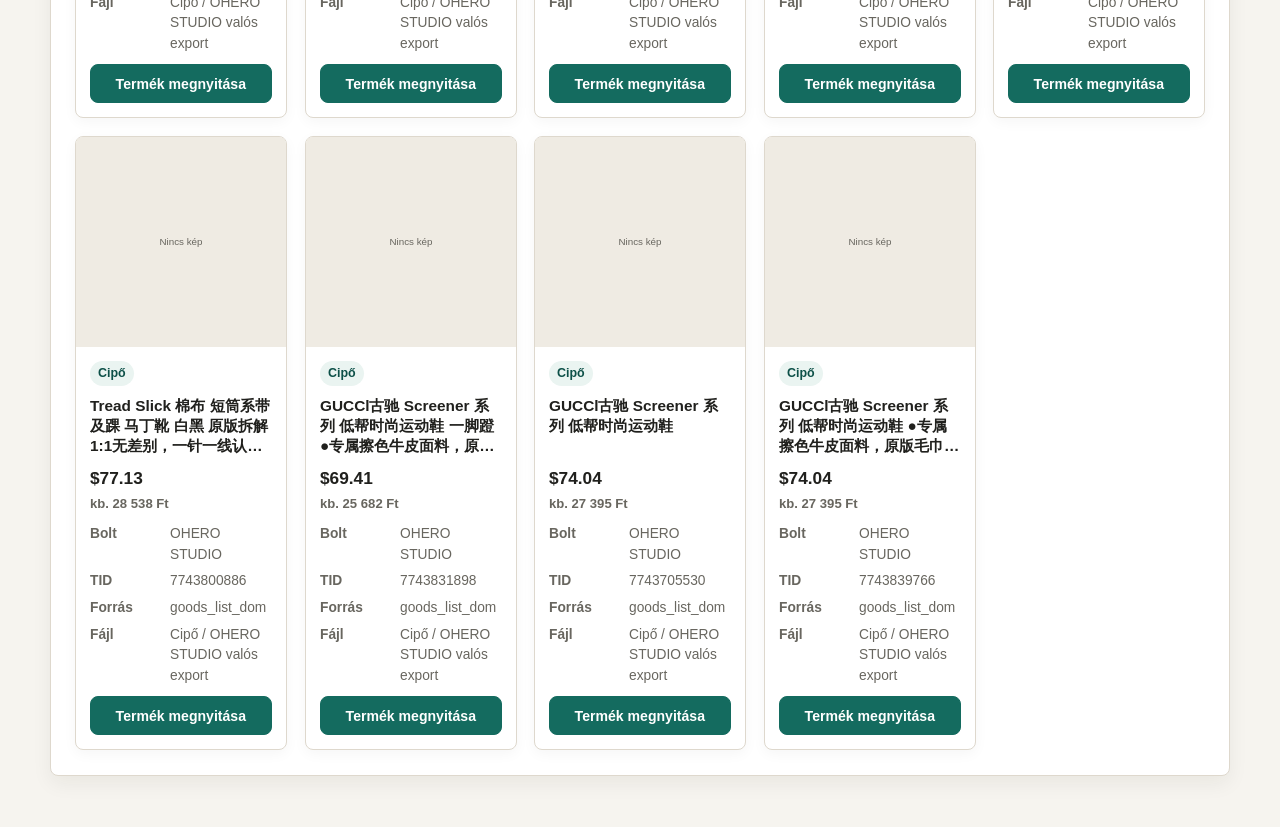
==== commit 00001390: "Add files via upload" ====
--- a/admin.html
+++ b/admin.html
@@ -8,7 +8,13 @@
       name="description"
       content="Setup, admin útmutató és diagnosztika az EastMallBuy statikus katalógushoz."
     />
-    <link rel="stylesheet" href="assets/css/style.css" />
+    <meta http-equiv="Cache-Control" content="no-store, no-cache, must-revalidate, max-age=0" />
+    <meta http-equiv="Pragma" content="no-cache" />
+    <meta http-equiv="Expires" content="0" />
+    <script type="module">
+      import { loadVersionedStylesheet } from "./assets/js/cache-utils.js";
+      loadVersionedStylesheet("assets/css/style.css");
+    </script>
   </head>
   <body data-page="admin">
     <header class="admin-hero">
@@ -232,6 +238,9 @@
       </article>
     </template>
 
-    <script type="module" src="assets/js/admin-app.js"></script>
+    <script type="module">
+      import { appendVersion } from "./assets/js/cache-utils.js";
+      import(appendVersion("./assets/js/admin-app.js"));
+    </script>
   </body>
 </html>
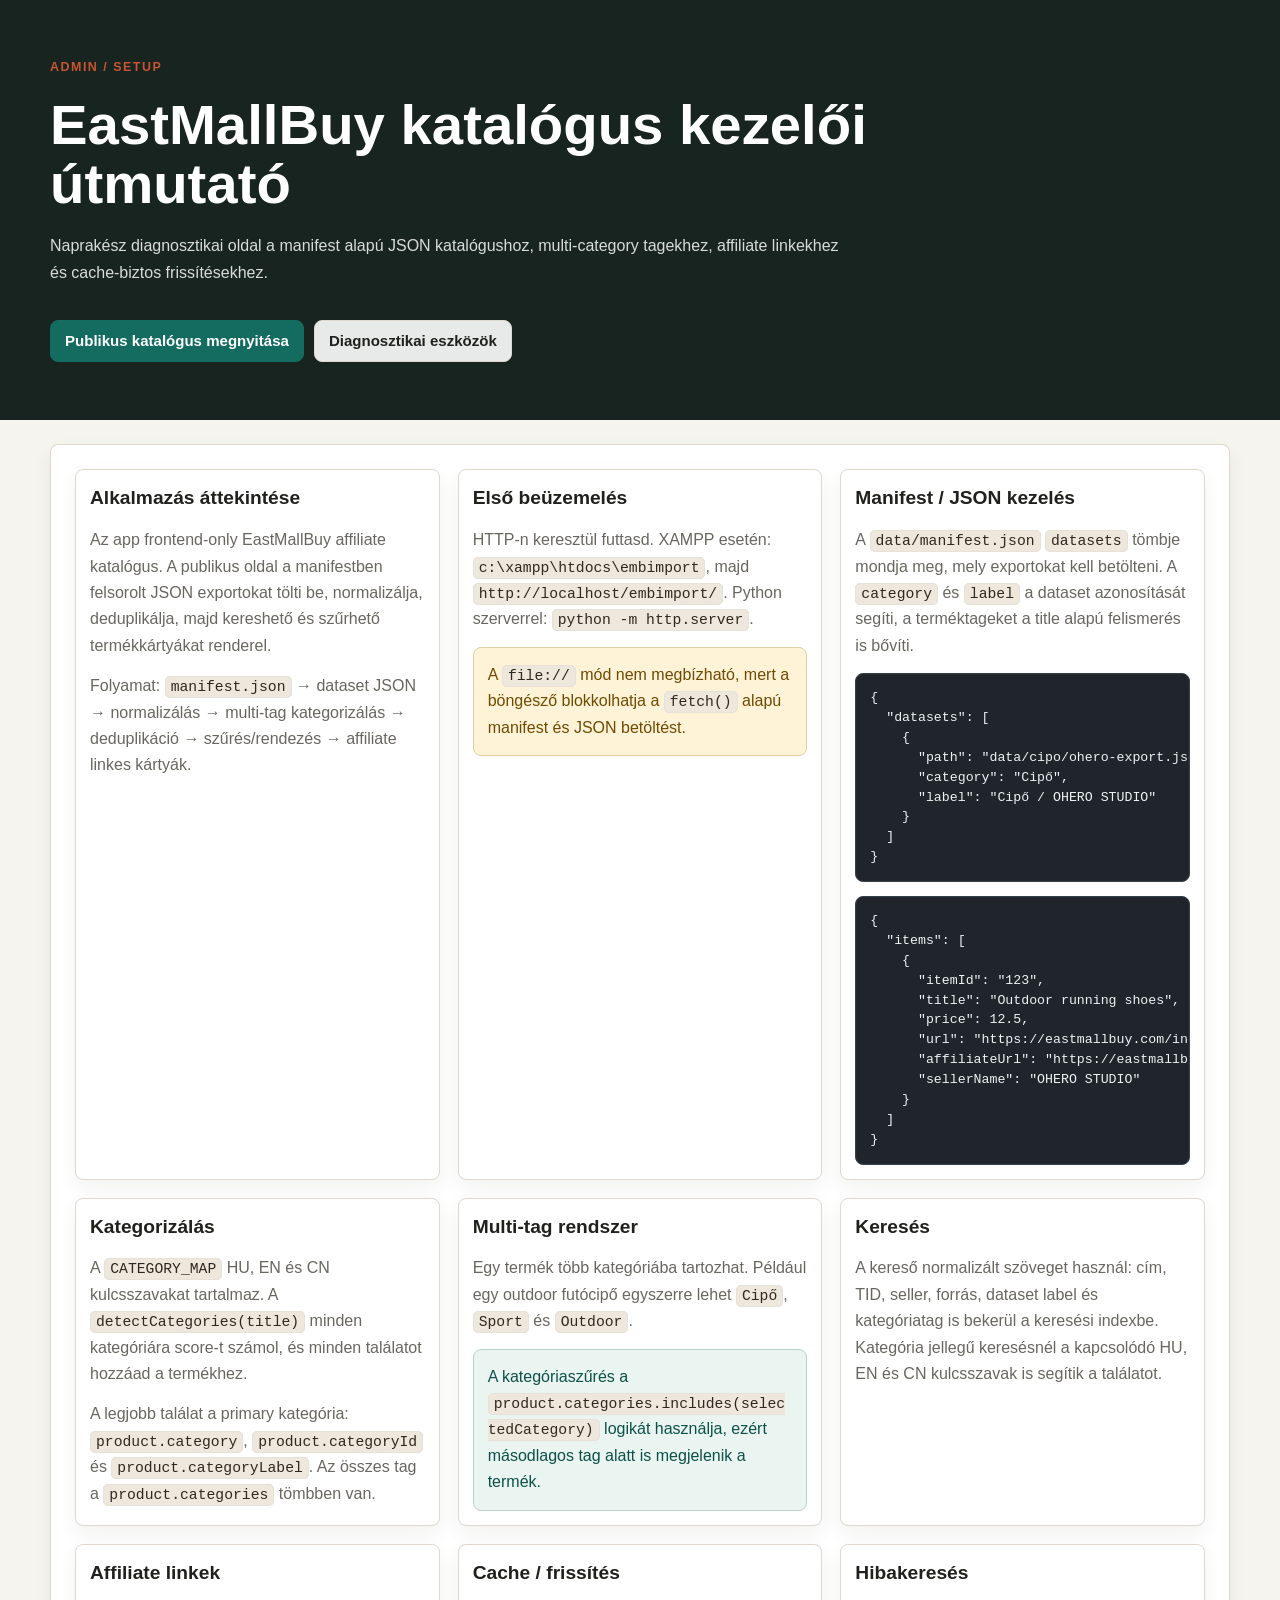
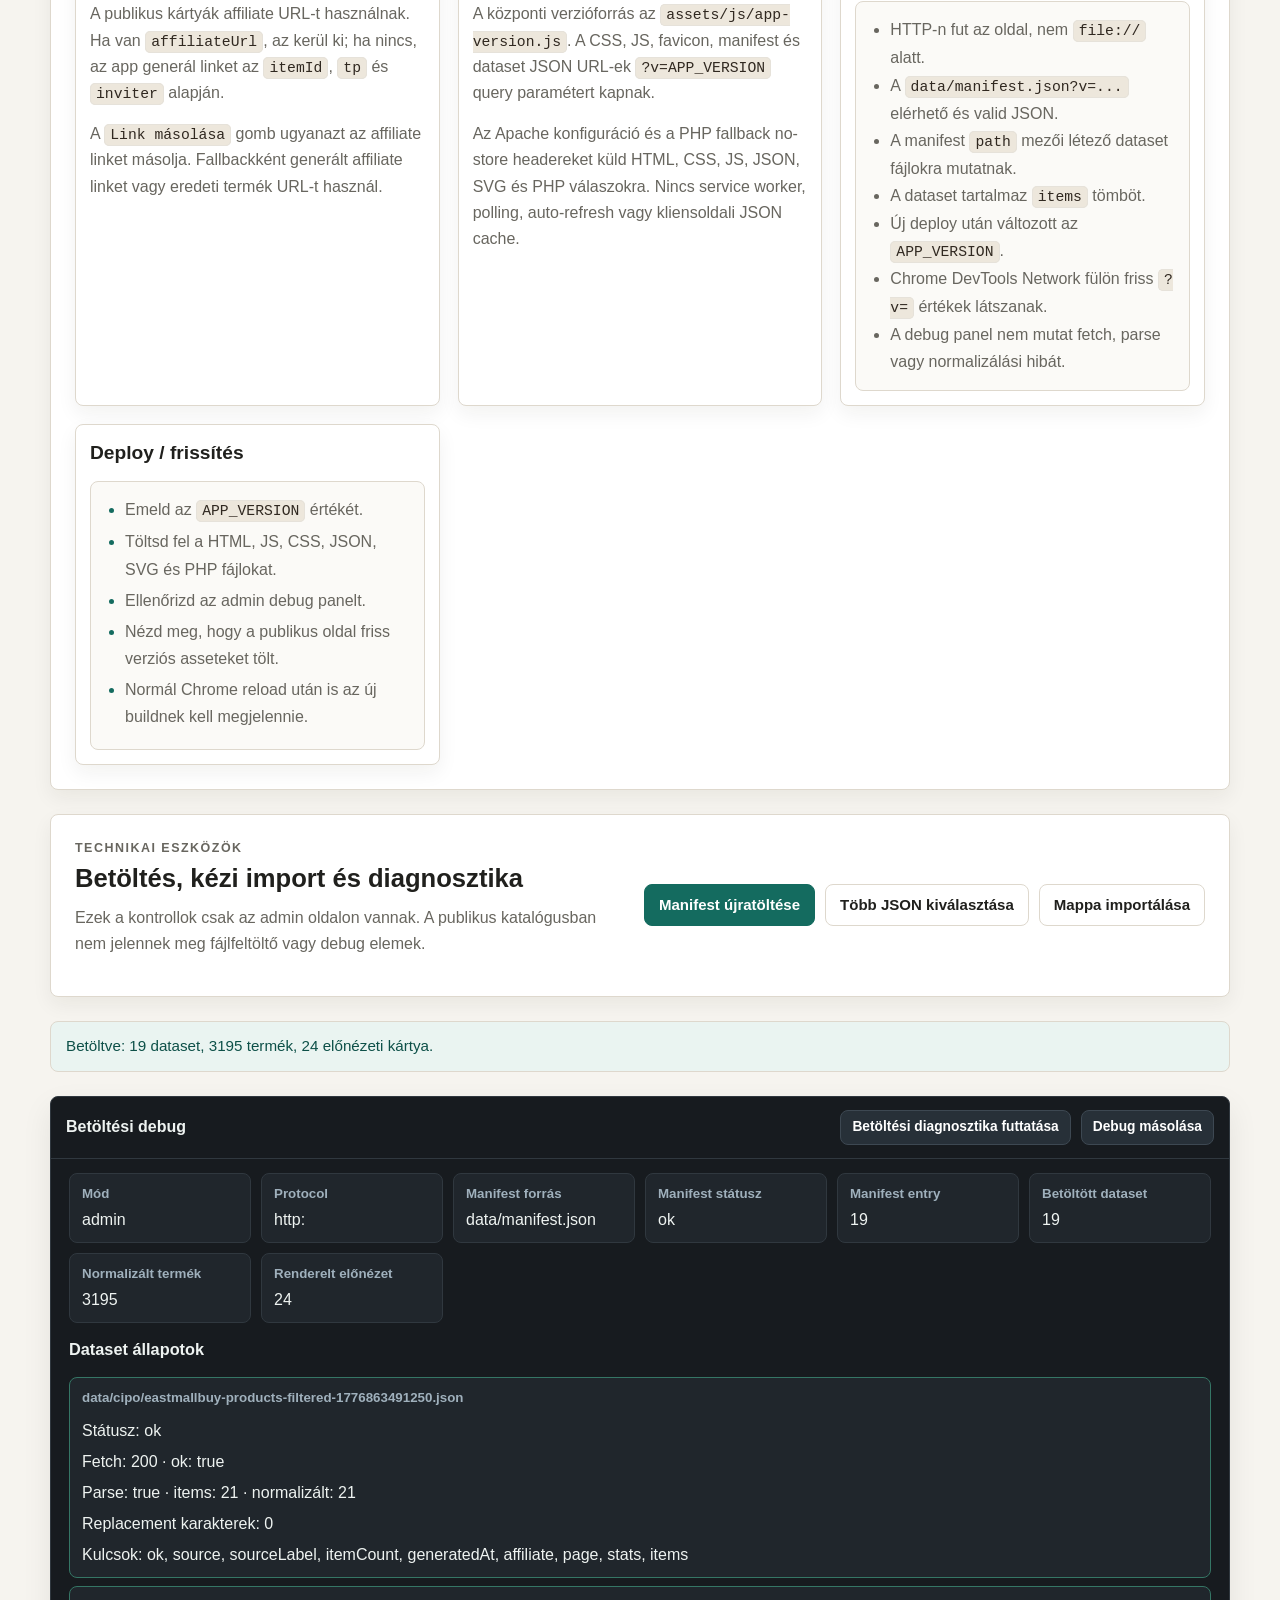
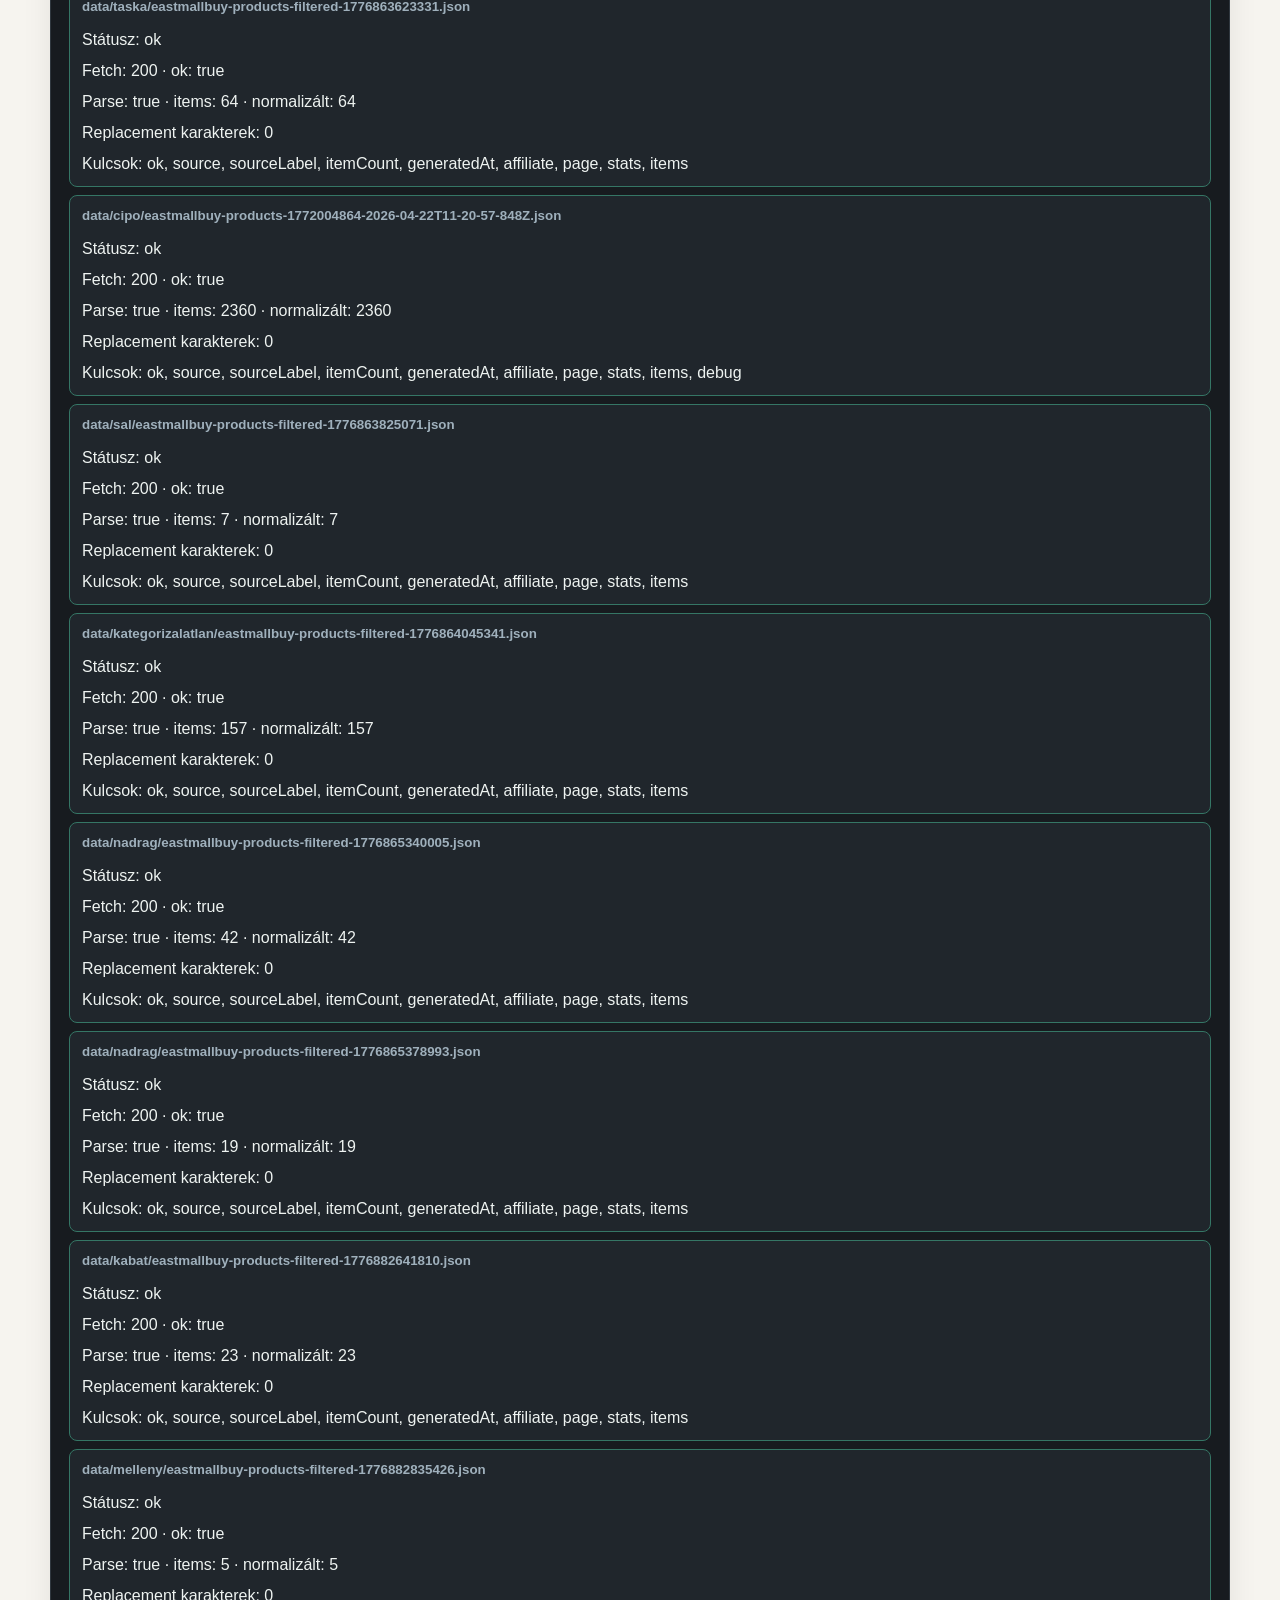
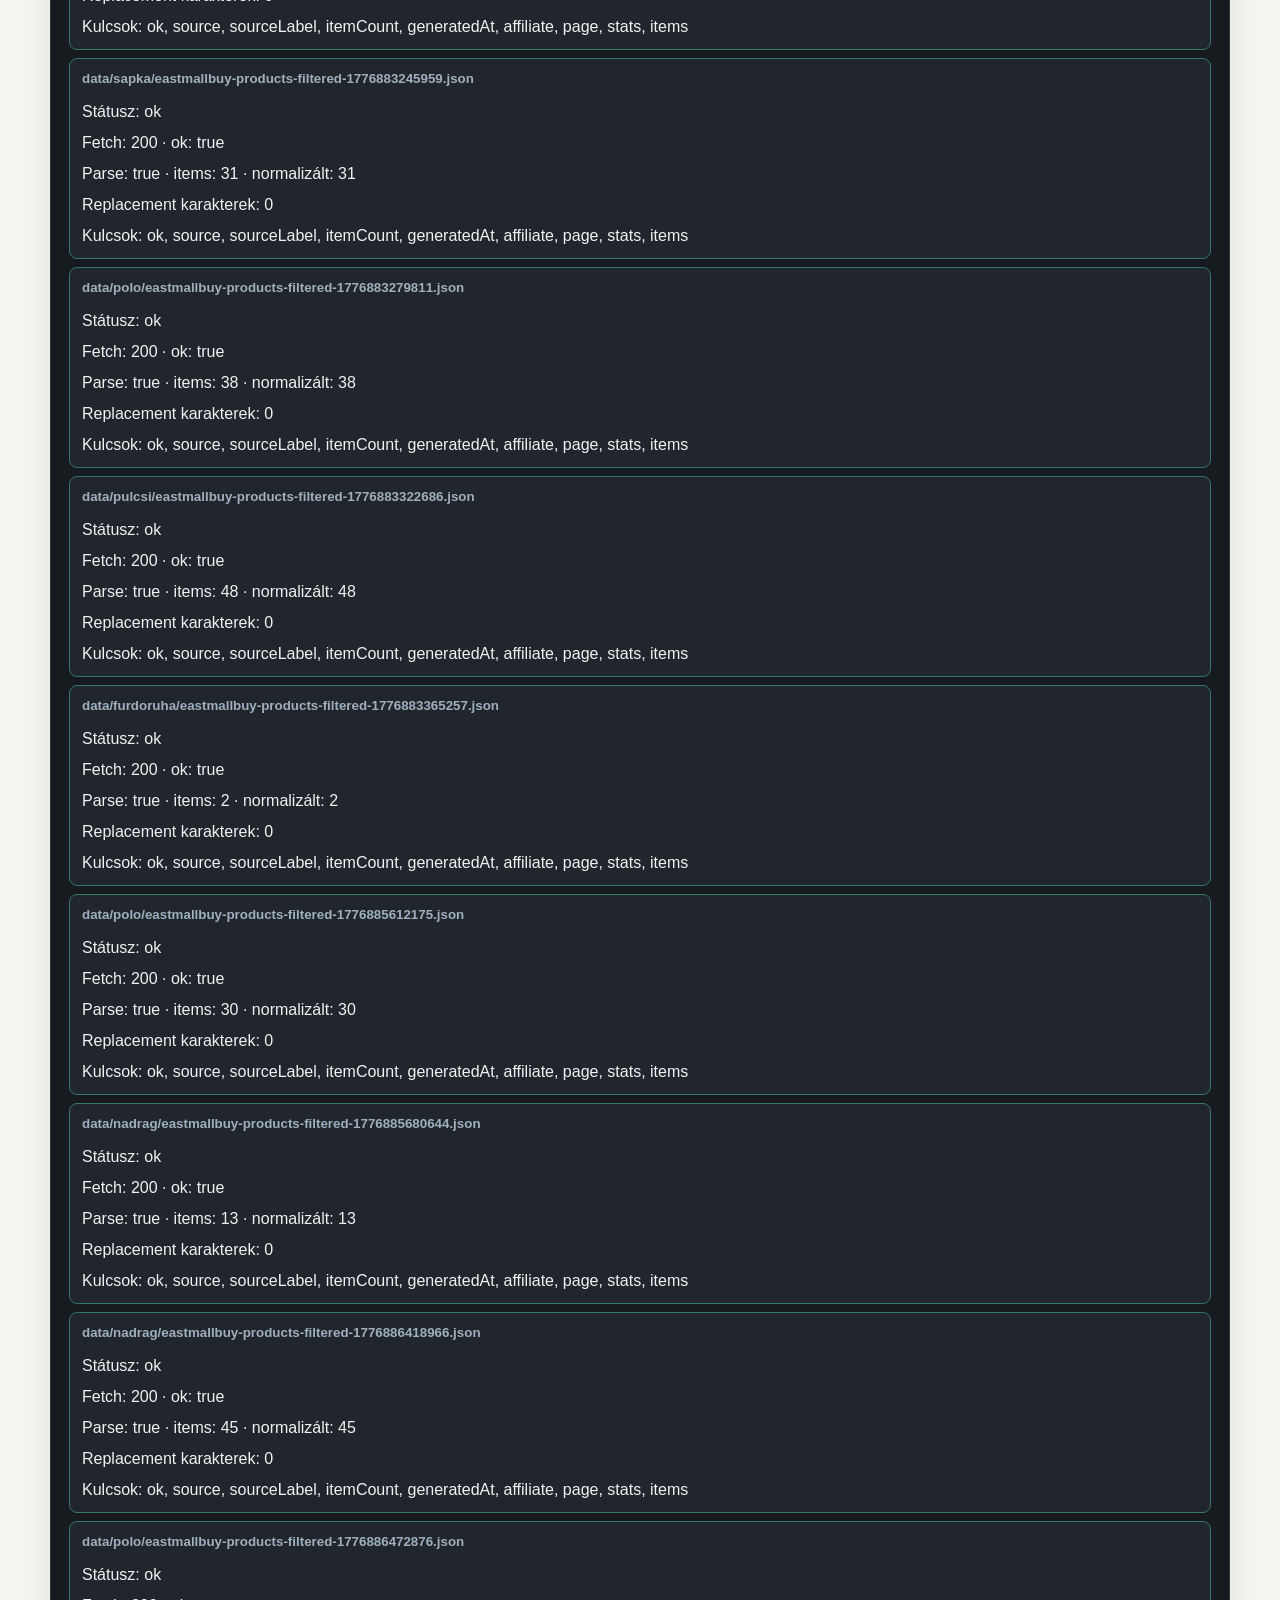
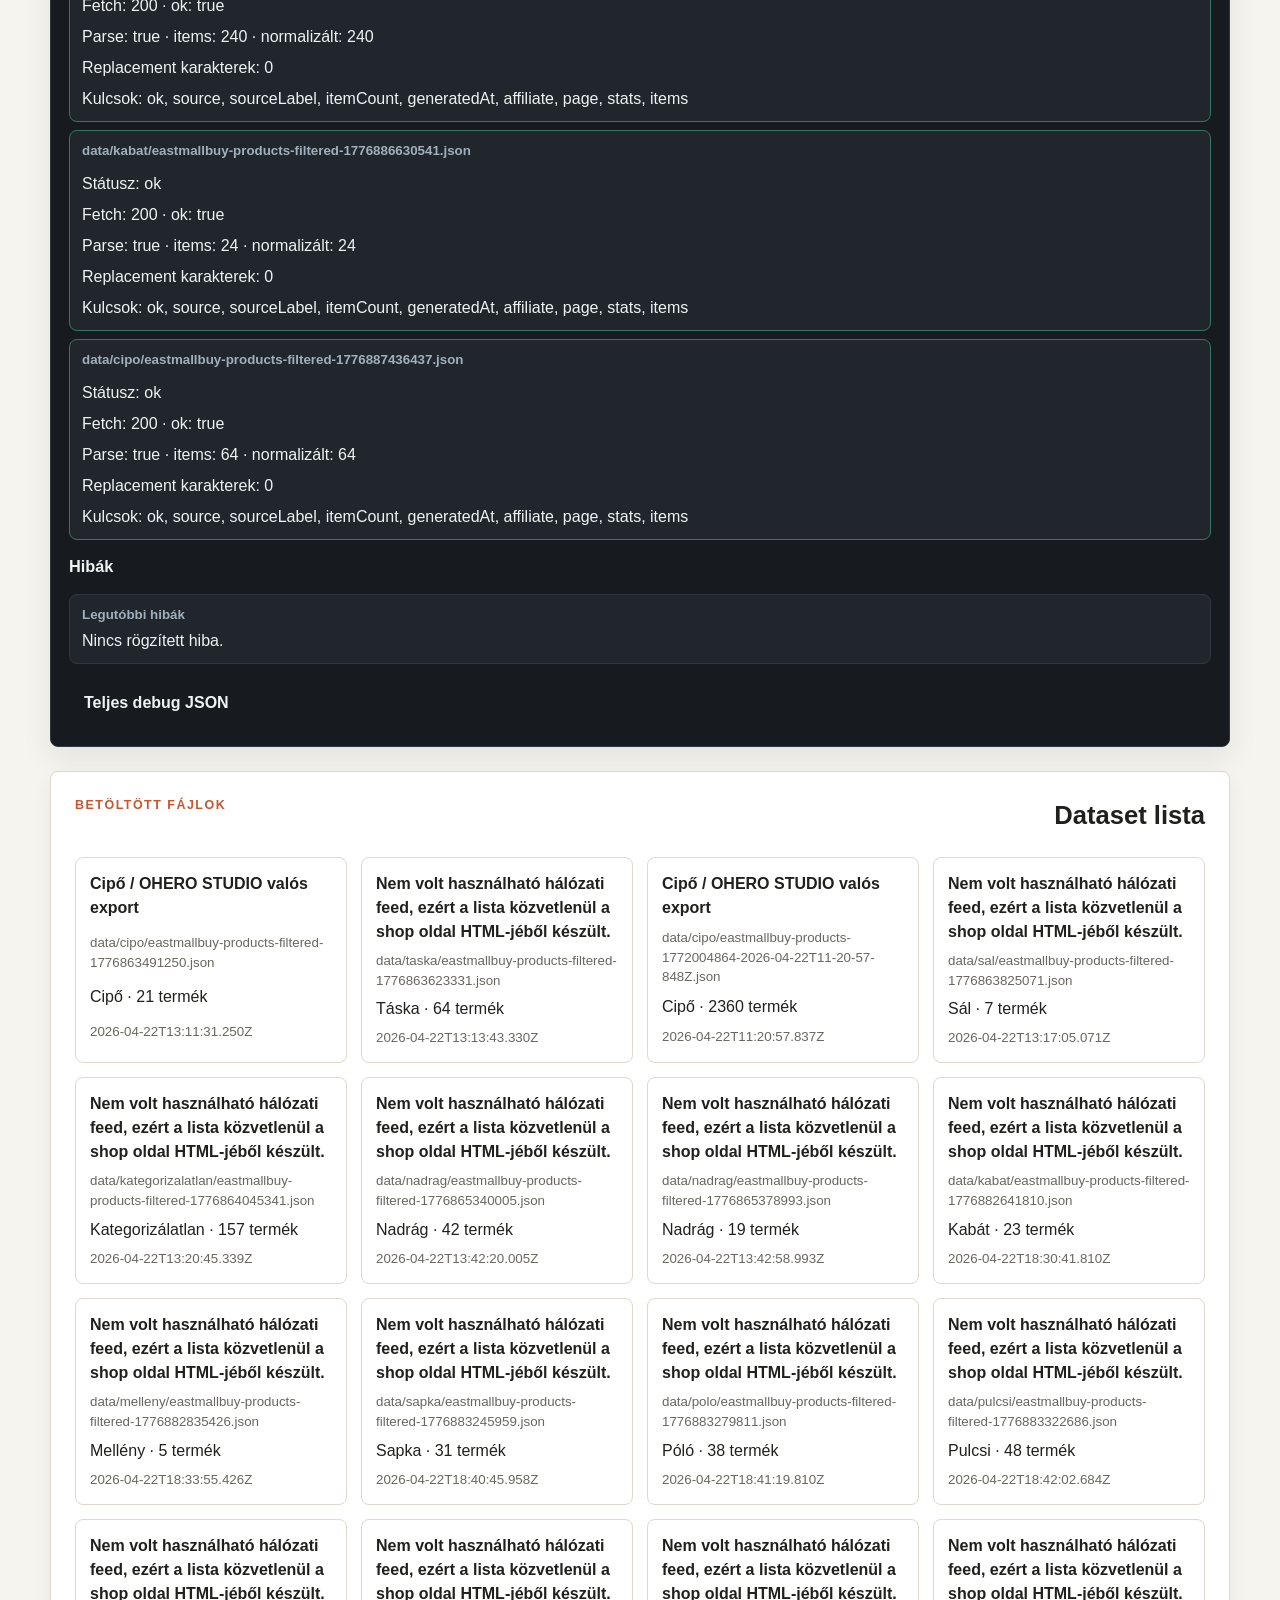
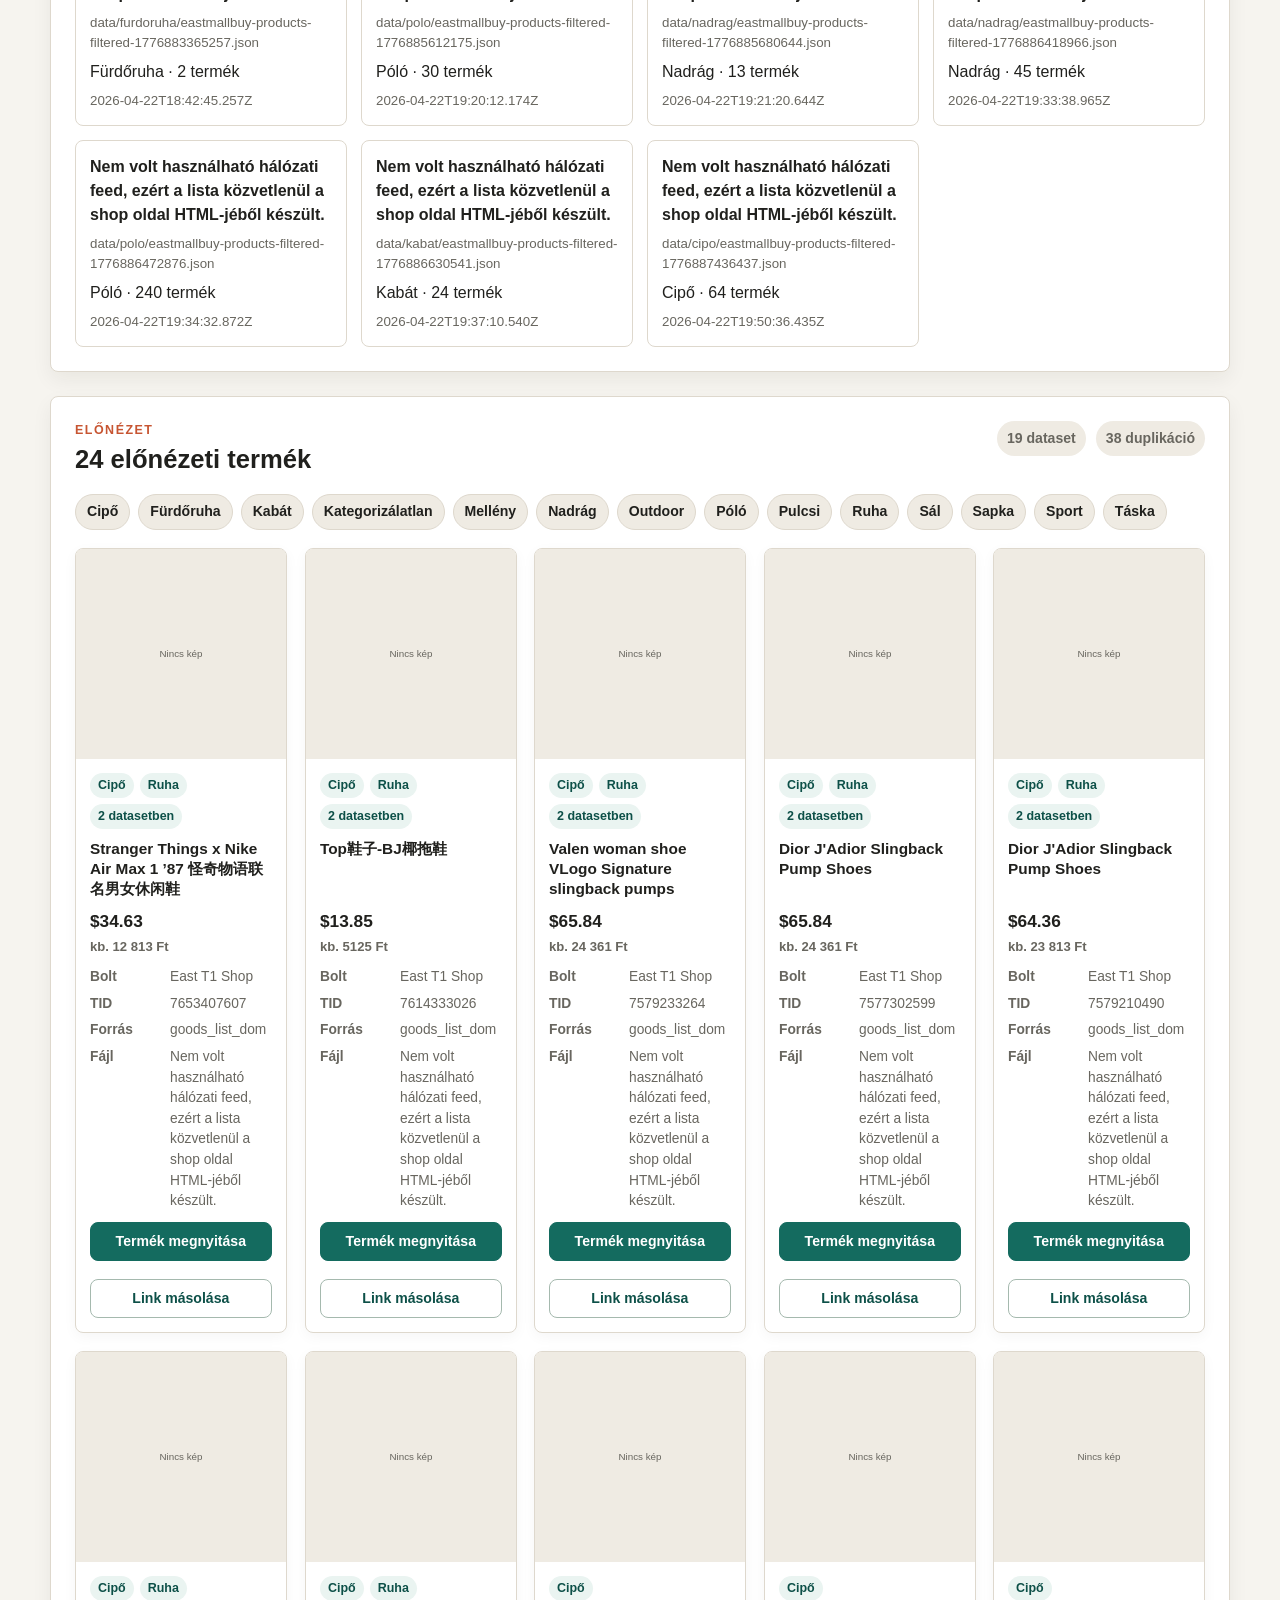
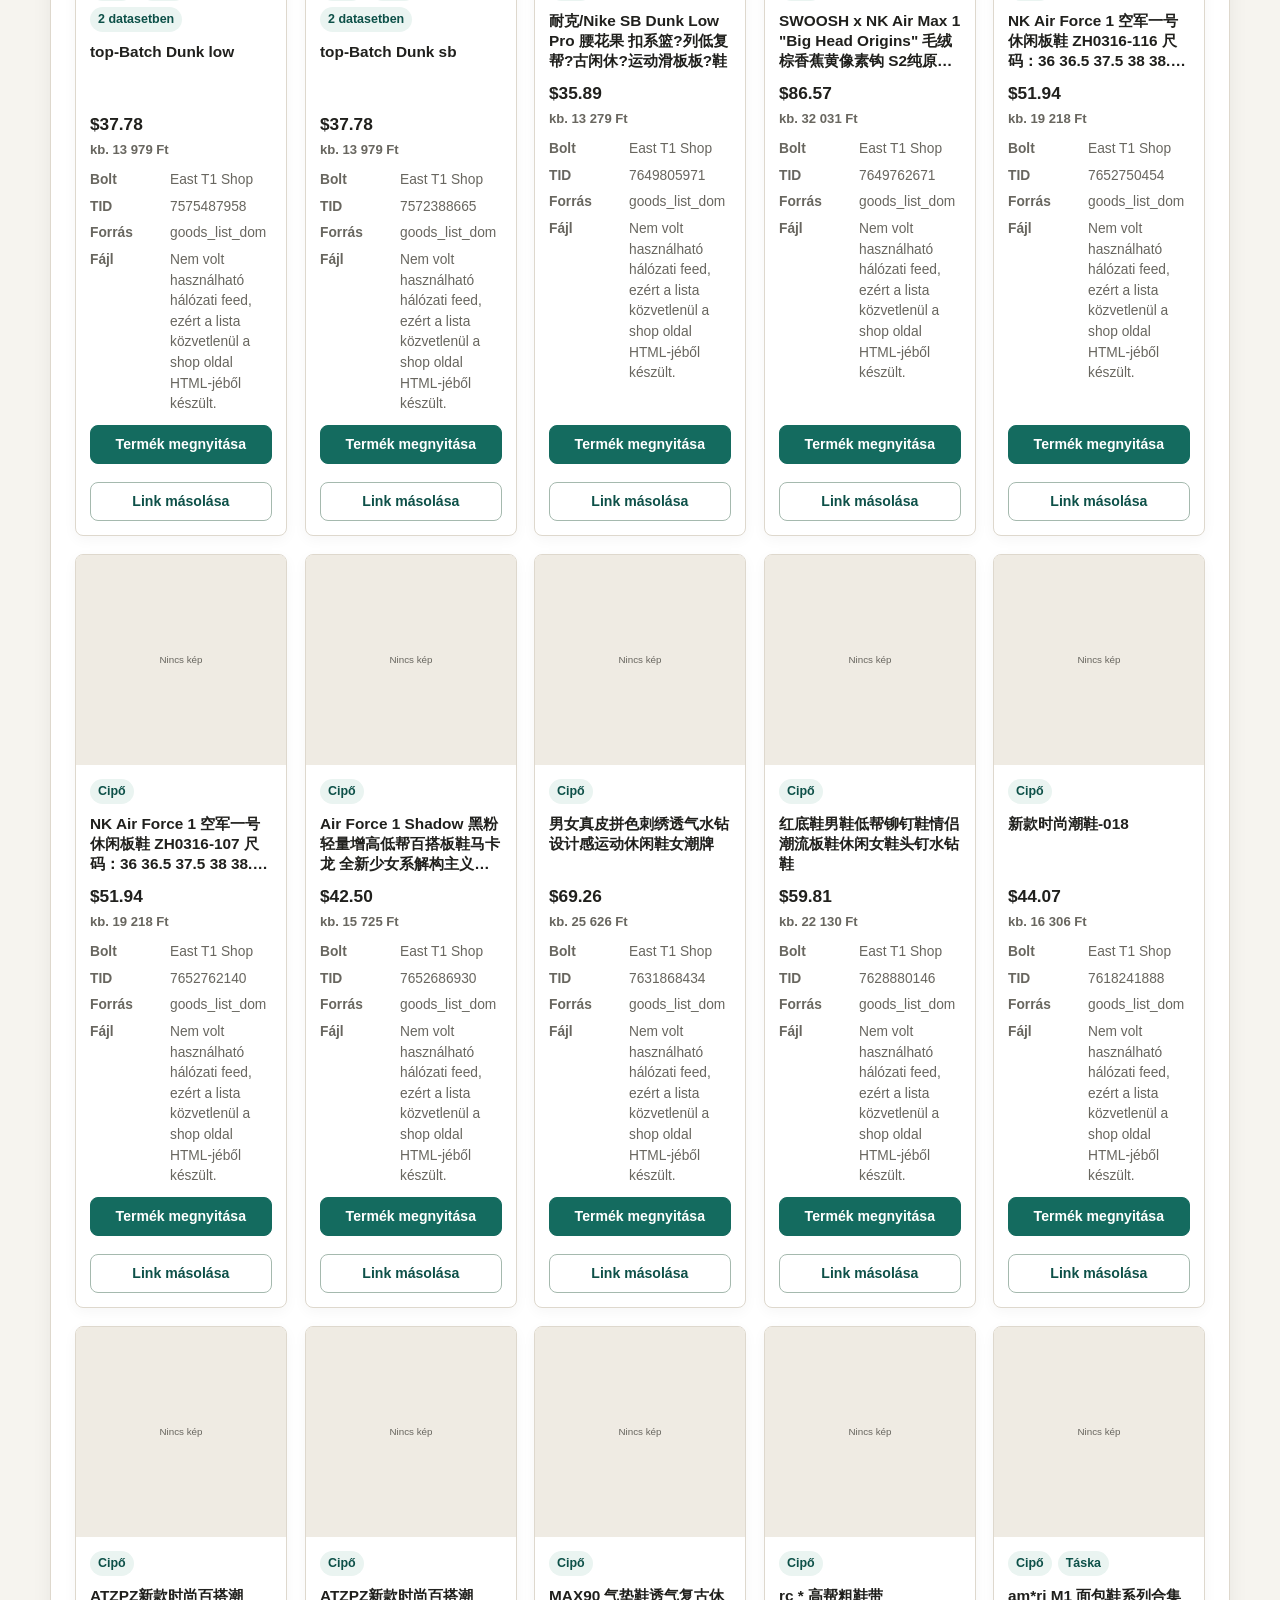
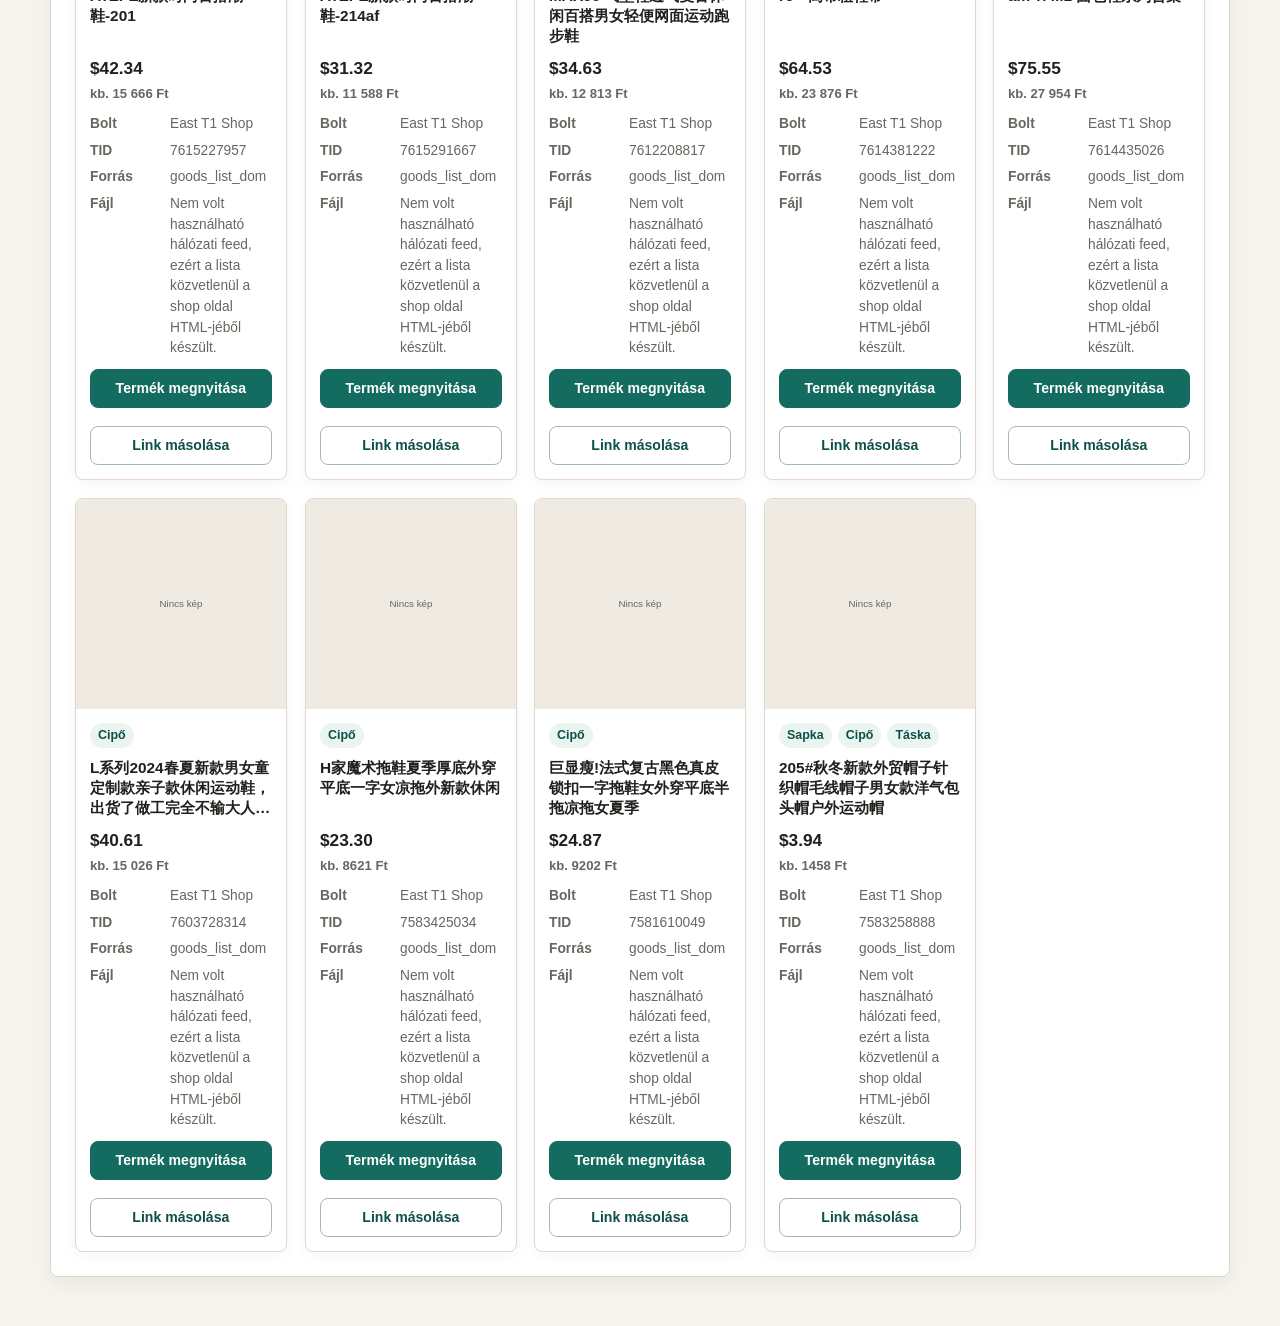
==== commit 9a04233a: "Add files via upload" ====
--- a/admin.html
+++ b/admin.html
@@ -6,11 +6,19 @@
     <title>EastMallBuy Katalógus Admin / Setup</title>
     <meta
       name="description"
-      content="Setup, admin útmutató és diagnosztika az EastMallBuy statikus katalógushoz."
+      content="Setup, admin útmutató és diagnosztika az EastMallBuy statikus affiliate katalógushoz."
     />
     <meta http-equiv="Cache-Control" content="no-store, no-cache, must-revalidate, max-age=0" />
     <meta http-equiv="Pragma" content="no-cache" />
     <meta http-equiv="Expires" content="0" />
+    <script type="module">
+      import { appendVersion } from "./assets/js/cache-utils.js";
+      const favicon = document.createElement("link");
+      favicon.rel = "icon";
+      favicon.type = "image/svg+xml";
+      favicon.href = appendVersion("assets/favicon.svg");
+      document.head.append(favicon);
+    </script>
     <script type="module">
       import { loadVersionedStylesheet } from "./assets/js/cache-utils.js";
       loadVersionedStylesheet("assets/css/style.css");
@@ -22,8 +30,8 @@
         <p class="eyebrow">Admin / setup</p>
         <h1>EastMallBuy katalógus kezelői útmutató</h1>
         <p>
-          Ez az oldal a beüzemeléshez, JSON fájlok kezeléséhez, affiliate linkek
-          ellenőrzéséhez és hibakereséshez készült. A vásárlói felület külön oldalon fut.
+          Naprakész diagnosztikai oldal a manifest alapú JSON katalógushoz, multi-category
+          tagekhez, affiliate linkekhez és cache-biztos frissítésekhez.
         </p>
         <div class="hero__actions">
           <a class="btn btn--primary" href="index.html">Publikus katalógus megnyitása</a>
@@ -35,134 +43,158 @@
     <main class="shell admin-shell">
       <section class="docs admin-docs">
         <article>
-          <h2>A) Alkalmazás áttekintése</h2>
-          <p>
-            Ez az app EastMallBuy export JSON fájlokból épít statikus, kereshető termékkatalógust.
-            A publikus oldalon a látogatók termékeket böngésznek, az admin oldalon pedig te tudod
-            ellenőrizni a betöltést, a manifestet és a fájlokat.
-          </p>
-          <p>
-            A működés röviden: a böngésző betölti a <code>data/manifest.json</code> fájlt,
-            végigolvassa a benne felsorolt exportokat, normalizálja a termékeket, deduplikál,
-            majd kirajzolja a katalógust.
-          </p>
-        </article>
-
-        <article>
-          <h2>B) Első beüzemelés</h2>
-          <p>
-            A teljes projektmappát tedd webszerver alá. XAMPP esetén például:
-            <code>c:\xampp\htdocs\embimport</code>, majd nyisd meg:
-            <code>http://localhost/embimport/</code>.
-          </p>
-          <p>
-            A <code>file://</code> megnyitás nem ajánlott, mert a böngésző blokkolhatja a
-            <code>fetch()</code> alapú manifest és JSON betöltést. Használj XAMPP-ot,
-            localhostot vagy bármilyen statikus tárhelyet.
-          </p>
-          <pre><code>/index.html
-/admin.html
-/assets/css/style.css
-/assets/js/public-app.js
-/assets/js/admin-app.js
-/data/manifest.json
-/data/cipo/shop1.json
-/data/zokni/shop1.json</code></pre>
-        </article>
-
-        <article>
-          <h2>C) JSON fájlok kezelése</h2>
-          <p>
-            Az exportokat kategóriamappákba érdemes tenni. Például a cipős fájlok menjenek
-            a <code>data/cipo/</code> mappába, a zoknik a <code>data/zokni/</code> mappába.
-          </p>
-          <p>Manifest példa:</p>
+          <h2>Alkalmazás áttekintése</h2>
+          <p>
+            Az app frontend-only EastMallBuy affiliate katalógus. A publikus oldal a manifestben
+            felsorolt JSON exportokat tölti be, normalizálja, deduplikálja, majd kereshető és
+            szűrhető termékkártyákat renderel.
+          </p>
+          <p>
+            Folyamat: <code>manifest.json</code> → dataset JSON → normalizálás →
+            multi-tag kategorizálás → deduplikáció → szűrés/rendezés → affiliate linkes kártyák.
+          </p>
+        </article>
+
+        <article>
+          <h2>Első beüzemelés</h2>
+          <p>
+            HTTP-n keresztül futtasd. XAMPP esetén: <code>c:\xampp\htdocs\embimport</code>,
+            majd <code>http://localhost/embimport/</code>. Python szerverrel:
+            <code>python -m http.server</code>.
+          </p>
+          <p>
+            A <code>file://</code> mód nem megbízható, mert a böngésző blokkolhatja a
+            <code>fetch()</code> alapú manifest és JSON betöltést.
+          </p>
+        </article>
+
+        <article>
+          <h2>Manifest / JSON kezelés</h2>
+          <p>
+            A <code>data/manifest.json</code> <code>datasets</code> tömbje mondja meg, mely
+            exportokat kell betölteni. A <code>category</code> és <code>label</code> a dataset
+            azonosítását segíti, a terméktageket a title alapú felismerés is bővíti.
+          </p>
           <pre><code>{
   "datasets": [
     {
-      "path": "data/cipo/shop1.json",
+      "path": "data/cipo/ohero-export.json",
       "category": "Cipő",
-      "label": "Cipő / Shop 1"
+      "label": "Cipő / OHERO STUDIO"
     }
   ]
 }</code></pre>
-          <p>Minimum elvárt JSON szerkezet:</p>
           <pre><code>{
   "items": [
     {
       "itemId": "123",
-      "title": "Példa termék",
+      "title": "Outdoor running shoes",
       "price": 12.5,
       "url": "https://eastmallbuy.com/index/item/index.html?tp=micro&amp;tid=123",
-      "affiliateUrl": "https://eastmallbuy.com/index/item/index.html?tp=micro&amp;tid=123&amp;inviter=gelenfarkas"
+      "affiliateUrl": "https://eastmallbuy.com/index/item/index.html?tp=micro&amp;tid=123&amp;inviter=gelenfarkas",
+      "sellerName": "OHERO STUDIO"
     }
   ]
 }</code></pre>
         </article>
 
         <article>
-          <h2>D) Kézi import</h2>
-          <p>
-            Kézi importot akkor használj, ha gyorsan szeretnél több JSON-t ellenőrizni,
-            vagy <code>file://</code> módban nyitottad meg az oldalt, ahol a manifestes betöltés
-            blokkolódhat. Választhatsz több JSON fájlt, vagy támogatott böngészőben komplett
-            mappát is.
-          </p>
-        </article>
-
-        <article>
-          <h2>E) Affiliate link működés</h2>
-          <p>
-            A publikus katalógus minden kattintható terméklinknél affiliate linket használ.
-            Ha az exportban van <code>affiliateUrl</code>, mindig az kerül ki. Ha nincs,
-            az app újragenerálja a linket az <code>itemId</code>, <code>tp</code> és
+          <h2>Kategorizálás</h2>
+          <p>
+            A <code>CATEGORY_MAP</code> HU, EN és CN kulcsszavakat tartalmaz. A
+            <code>detectCategories(title)</code> minden kategóriára score-t számol, és minden
+            találatot hozzáad a termékhez.
+          </p>
+          <p>
+            A legjobb találat a primary kategória: <code>product.category</code>,
+            <code>product.categoryId</code> és <code>product.categoryLabel</code>. Az összes tag a
+            <code>product.categories</code> tömbben van.
+          </p>
+        </article>
+
+        <article>
+          <h2>Multi-tag rendszer</h2>
+          <p>
+            Egy termék több kategóriába tartozhat. Például egy outdoor futócipő egyszerre lehet
+            <code>Cipő</code>, <code>Sport</code> és <code>Outdoor</code>.
+          </p>
+          <p>
+            A kategóriaszűrés a <code>product.categories.includes(selectedCategory)</code>
+            logikát használja, ezért másodlagos tag alatt is megjelenik a termék.
+          </p>
+        </article>
+
+        <article>
+          <h2>Keresés</h2>
+          <p>
+            A kereső normalizált szöveget használ: cím, TID, seller, forrás, dataset label és
+            kategóriatag is bekerül a keresési indexbe. Kategória jellegű keresésnél a kapcsolódó
+            HU, EN és CN kulcsszavak is segítik a találatot.
+          </p>
+        </article>
+
+        <article>
+          <h2>Affiliate linkek</h2>
+          <p>
+            A publikus kártyák affiliate URL-t használnak. Ha van <code>affiliateUrl</code>, az
+            kerül ki; ha nincs, az app generál linket az <code>itemId</code>, <code>tp</code> és
             <code>inviter</code> alapján.
           </p>
           <p>
-            Ellenőrzés: a publikus termékkártya gombjának URL-jében szerepelnie kell az
-            <code>inviter=gelenfarkas</code> paraméternek.
-          </p>
-        </article>
-
-        <article>
-          <h2>F) Hibakeresés / debug</h2>
-          <p>Ha nincs termék, ezeket nézd meg sorrendben:</p>
+            A <code>Link másolása</code> gomb ugyanazt az affiliate linket másolja. Fallbackként
+            generált affiliate linket vagy eredeti termék URL-t használ.
+          </p>
+        </article>
+
+        <article>
+          <h2>Cache / frissítés</h2>
+          <p>
+            A központi verzióforrás az <code>assets/js/app-version.js</code>. A CSS, JS, favicon,
+            manifest és dataset JSON URL-ek <code>?v=APP_VERSION</code> query paramétert kapnak.
+          </p>
+          <p>
+            Az Apache konfiguráció és a PHP fallback no-store headereket küld HTML, CSS, JS, JSON,
+            SVG és PHP válaszokra. Nincs service worker, polling, auto-refresh vagy kliensoldali
+            JSON cache.
+          </p>
+        </article>
+
+        <article>
+          <h2>Hibakeresés</h2>
           <ul>
-            <li>localhost alatt fut-e az oldal, nem <code>file://</code> módban?</li>
-            <li>elérhető-e a <code>data/manifest.json</code>?</li>
-            <li>a manifestben szereplő <code>path</code> tényleg létező JSON fájlra mutat?</li>
-            <li>van-e <code>items</code> tömb a JSON-ban?</li>
-            <li>UTF-8 kódolásúak-e a fájlok?</li>
-            <li>a debug panel mutat-e fetch, parse vagy normalizálási hibát?</li>
+            <li>HTTP-n fut az oldal, nem <code>file://</code> alatt.</li>
+            <li>A <code>data/manifest.json?v=...</code> elérhető és valid JSON.</li>
+            <li>A manifest <code>path</code> mezői létező dataset fájlokra mutatnak.</li>
+            <li>A dataset tartalmaz <code>items</code> tömböt.</li>
+            <li>Új deploy után változott az <code>APP_VERSION</code>.</li>
+            <li>Chrome DevTools Network fülön friss <code>?v=</code> értékek látszanak.</li>
+            <li>A debug panel nem mutat fetch, parse vagy normalizálási hibát.</li>
           </ul>
         </article>
 
         <article>
-          <h2>G) Gyors ellenőrző lista</h2>
+          <h2>Deploy / frissítés</h2>
           <ul class="checklist">
-            <li>Manifest létezik és érvényes JSON.</li>
-            <li>Dataset path jó és HTTP-n elérhető.</li>
-            <li>Az exportban van <code>items</code> tömb.</li>
-            <li>Az affiliate link tartalmaz <code>inviter</code> paramétert.</li>
-            <li>A fájlok UTF-8 kódolásúak.</li>
-            <li>A publikus oldalon megjelennek a termékek.</li>
+            <li>Emeld az <code>APP_VERSION</code> értékét.</li>
+            <li>Töltsd fel a HTML, JS, CSS, JSON, SVG és PHP fájlokat.</li>
+            <li>Ellenőrizd az admin debug panelt.</li>
+            <li>Nézd meg, hogy a publikus oldal friss verziós asseteket tölt.</li>
+            <li>Normál Chrome reload után is az új buildnek kell megjelennie.</li>
           </ul>
         </article>
       </section>
 
       <section id="admin-tools" class="toolbar" aria-label="Admin műveletek">
         <div>
-          <p class="eyebrow">H) Technikai eszközök</p>
+          <p class="eyebrow">Technikai eszközök</p>
           <h2>Betöltés, kézi import és diagnosztika</h2>
           <p>
-            Ezek a kontrollok csak az admin oldalon vannak. A publikus katalógusban nem
-            jelennek meg fájlfeltöltő vagy debug elemek.
+            Ezek a kontrollok csak az admin oldalon vannak. A publikus katalógusban nem jelennek
+            meg fájlfeltöltő vagy debug elemek.
           </p>
         </div>
         <div class="load-actions">
-          <button id="loadManifestBtn" class="btn btn--primary" type="button">
-            Manifest újratöltése
-          </button>
+          <button id="loadManifestBtn" class="btn btn--primary" type="button">Manifest újratöltése</button>
           <label class="file-button">
             Több JSON kiválasztása
             <input id="fileInput" type="file" accept=".json,application/json" multiple />
@@ -184,9 +216,7 @@
           <button id="runDiagnosticsBtn" class="btn btn--small" type="button">
             Betöltési diagnosztika futtatása
           </button>
-          <button id="copyDebugBtn" class="btn btn--small" type="button">
-            Debug másolása
-          </button>
+          <button id="copyDebugBtn" class="btn btn--small" type="button">Debug másolása</button>
         </summary>
         <div id="debugContent" class="debug-content">
           A debug információk az első betöltés után jelennek meg.
@@ -216,7 +246,6 @@
         <div id="productGrid" class="product-grid"></div>
         <div id="emptyState" class="empty" hidden>Nincs betöltött előnézet.</div>
       </section>
-
     </main>
 
     <template id="productCardTemplate">
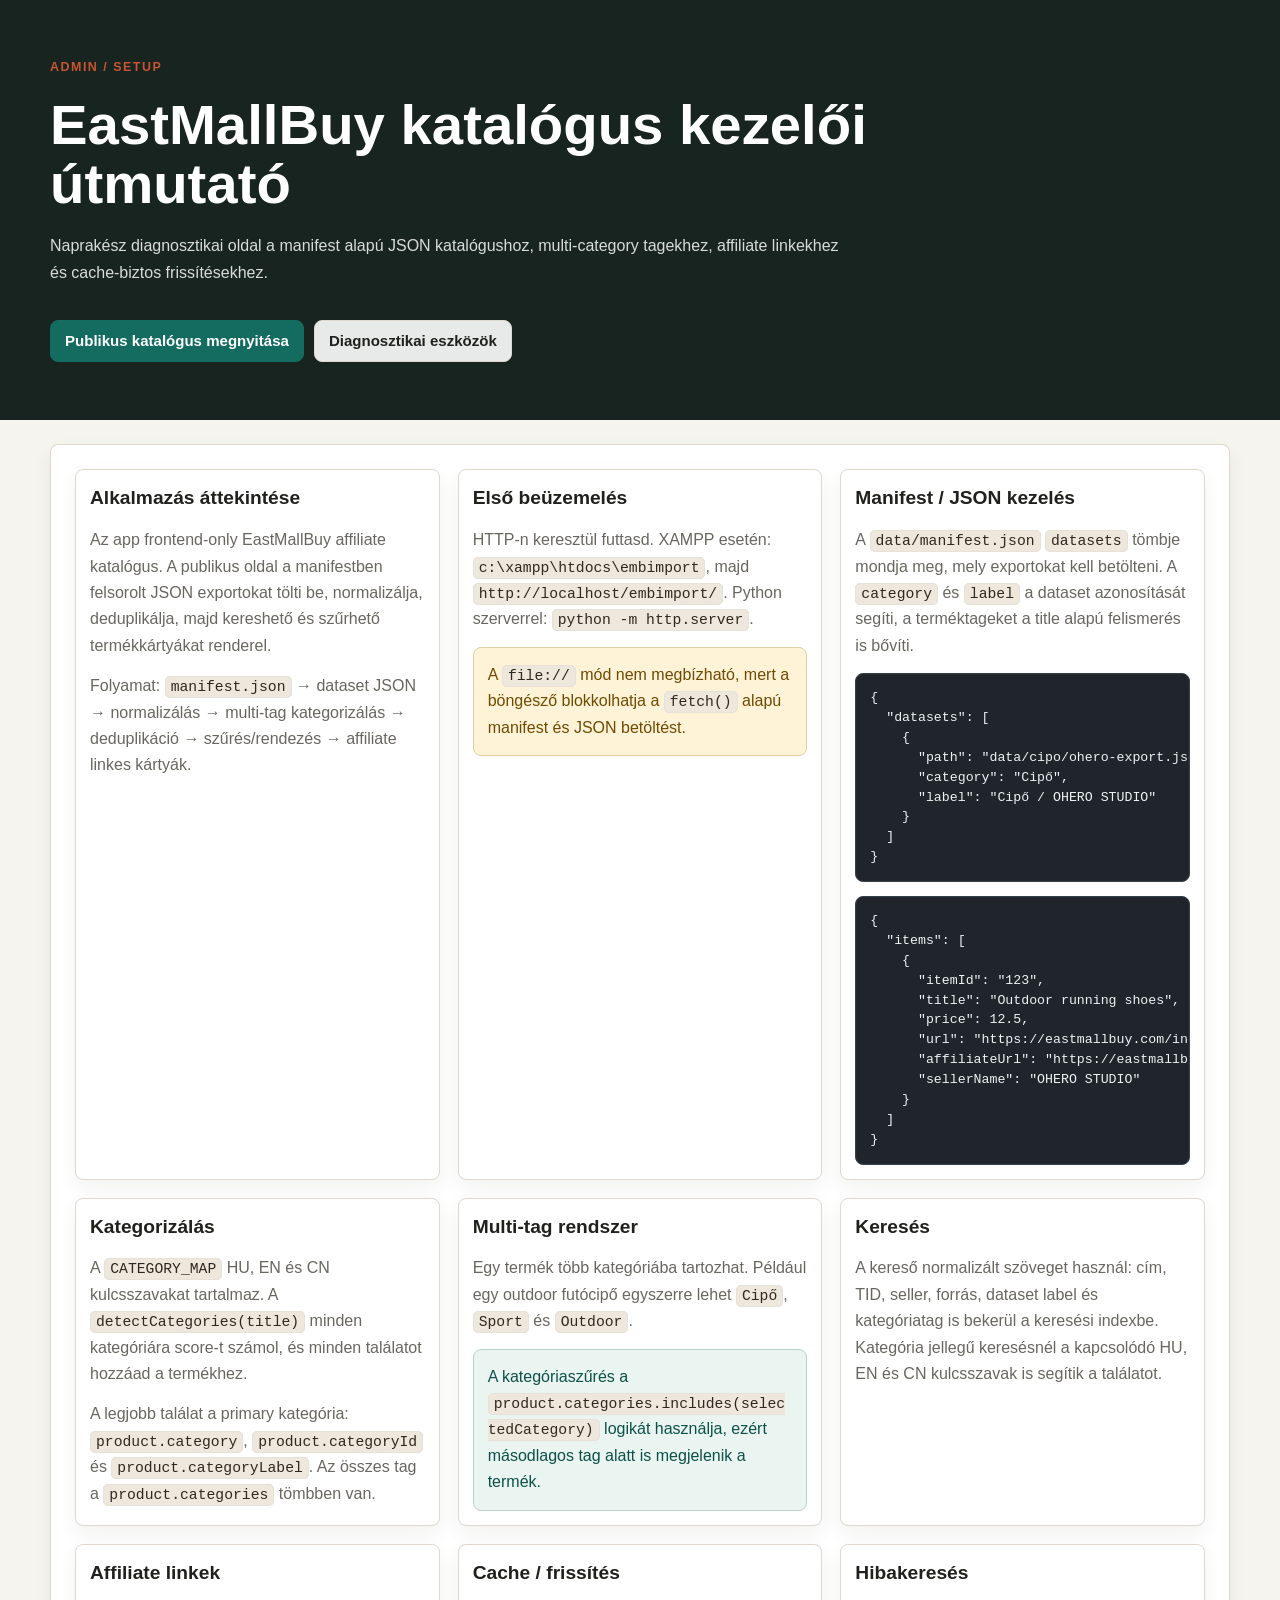
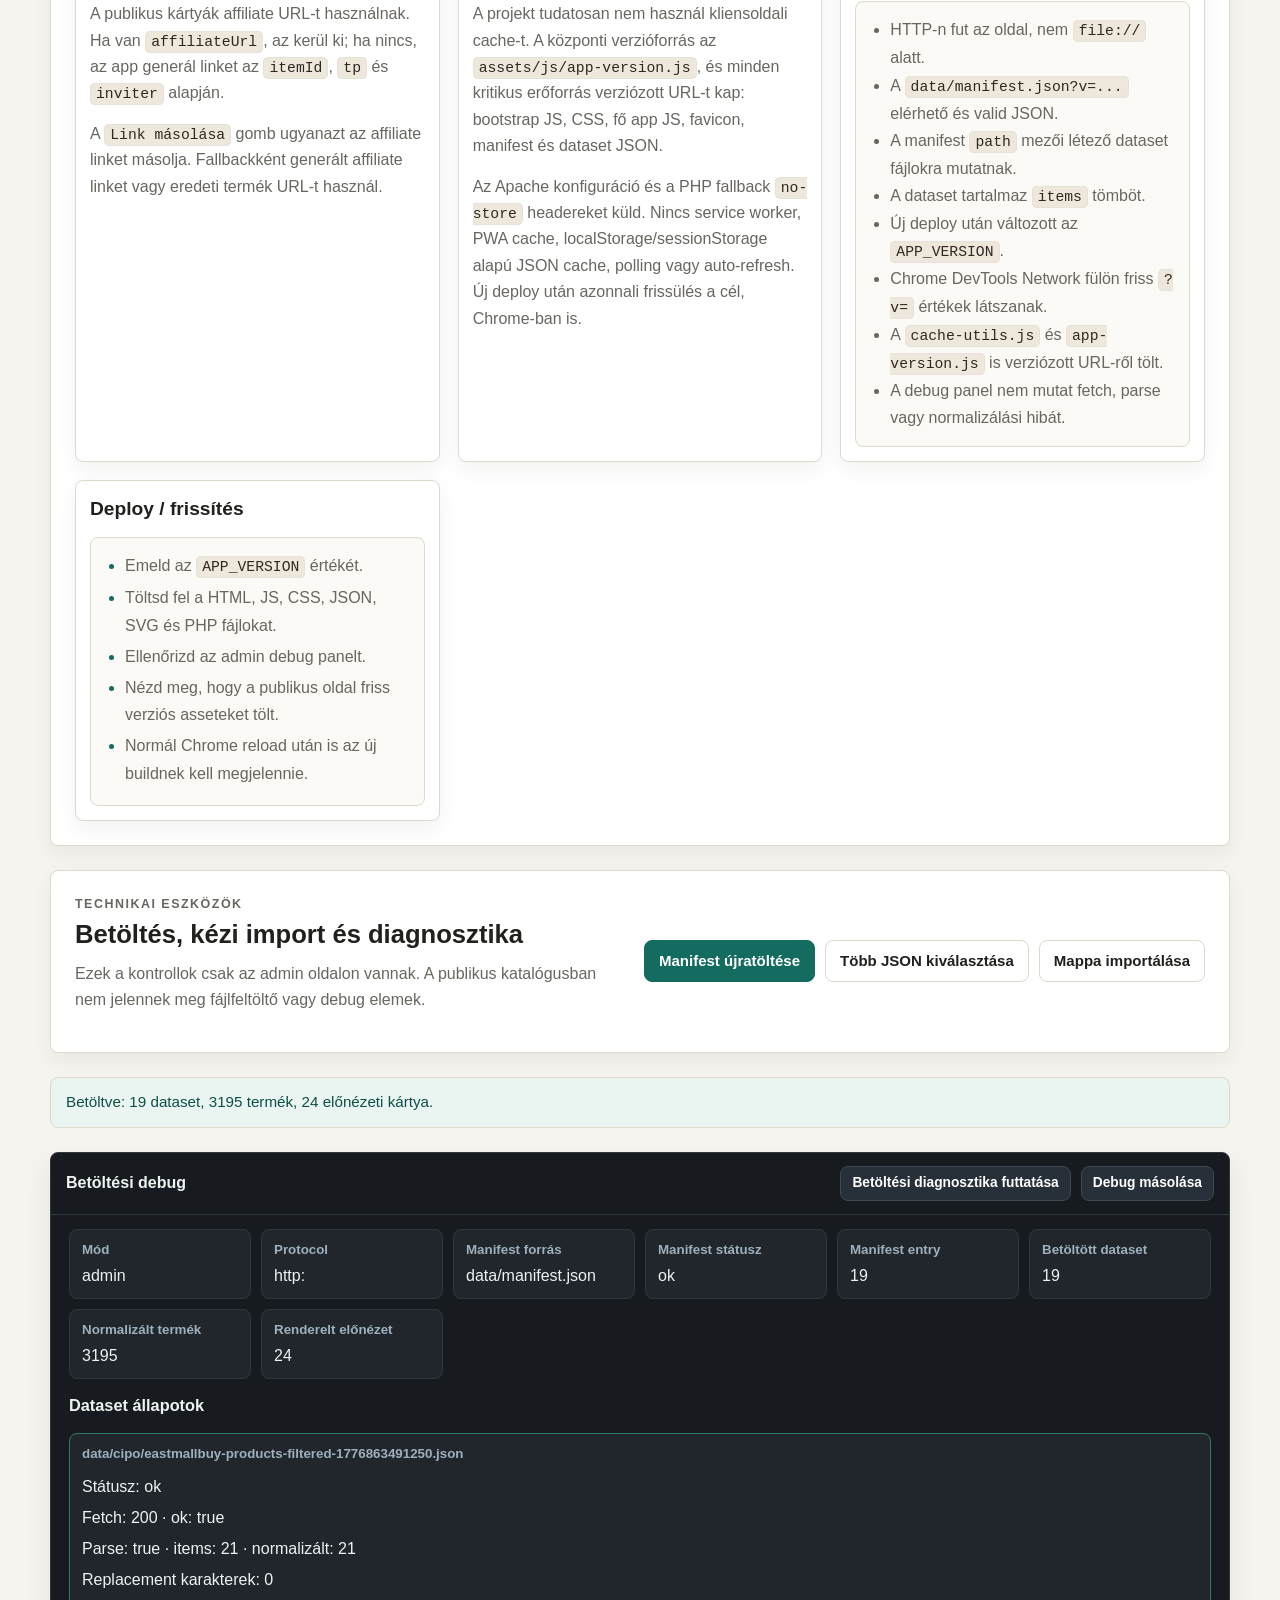
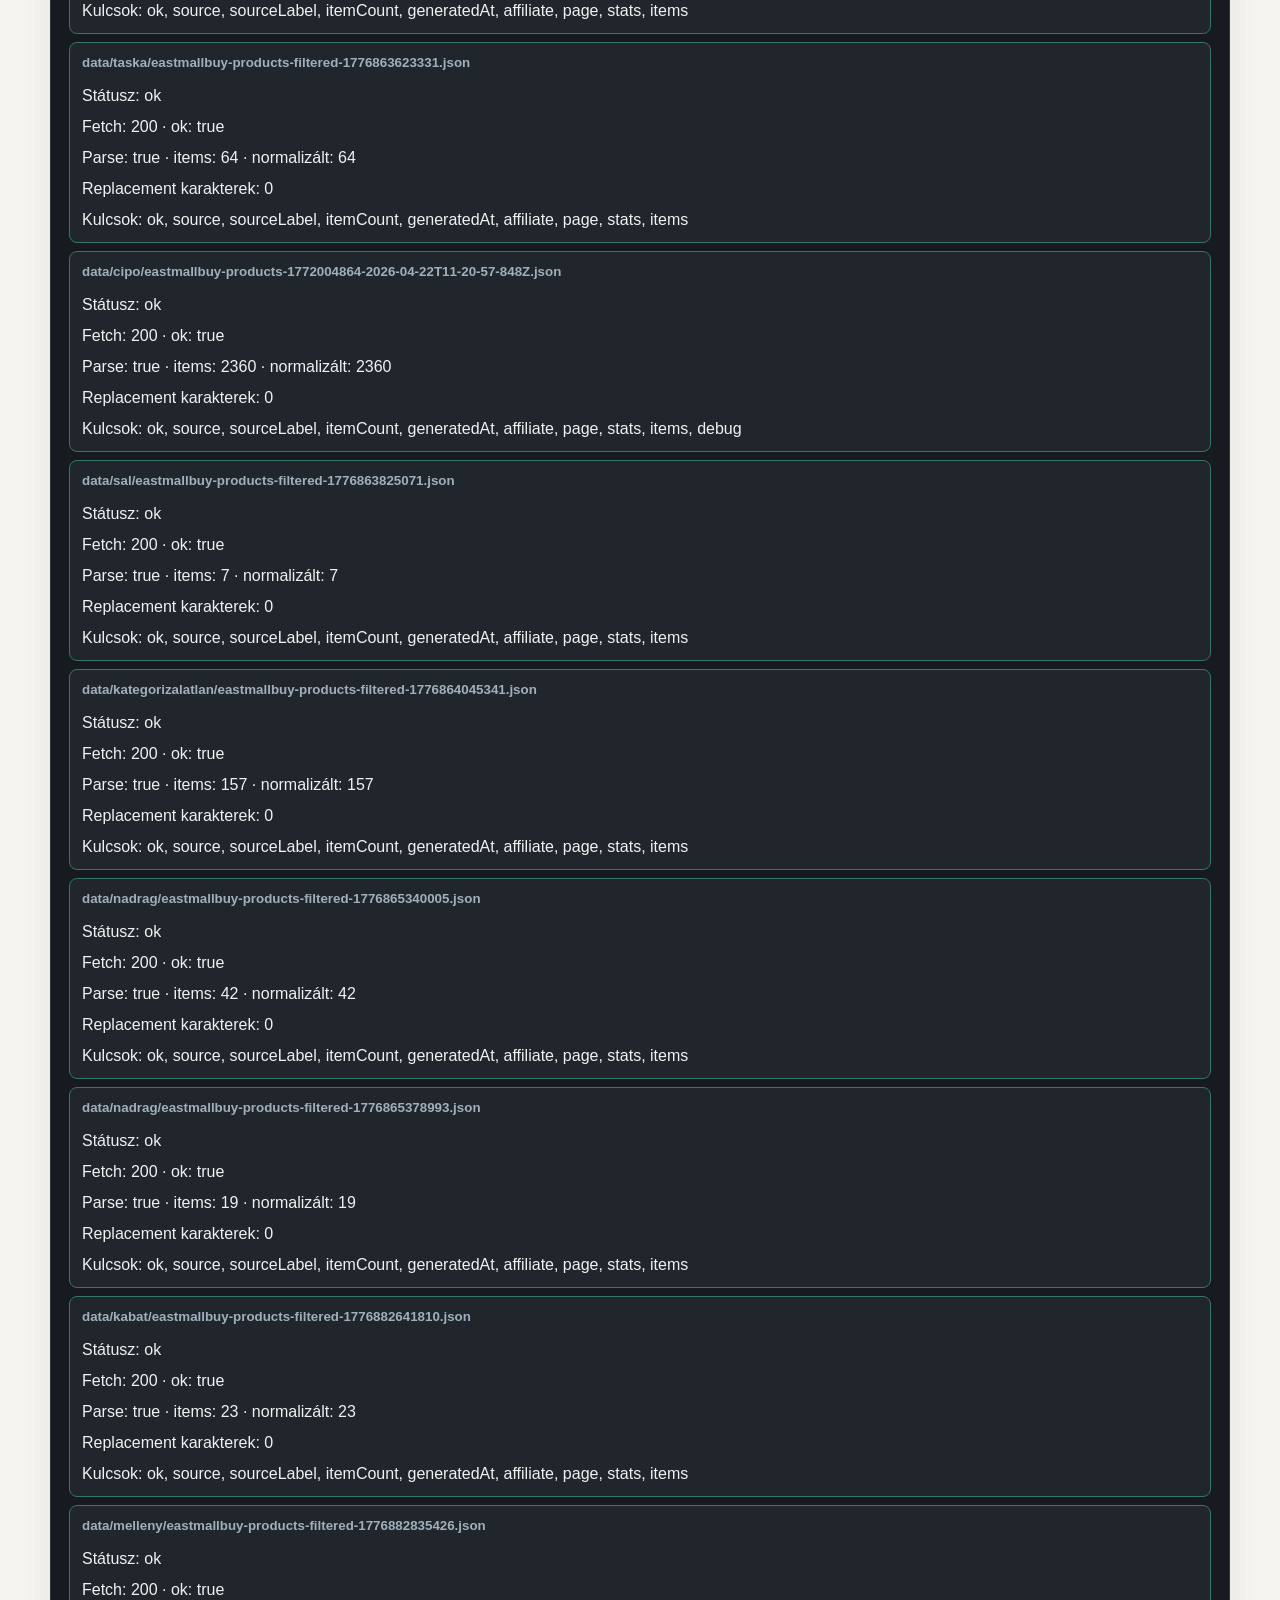
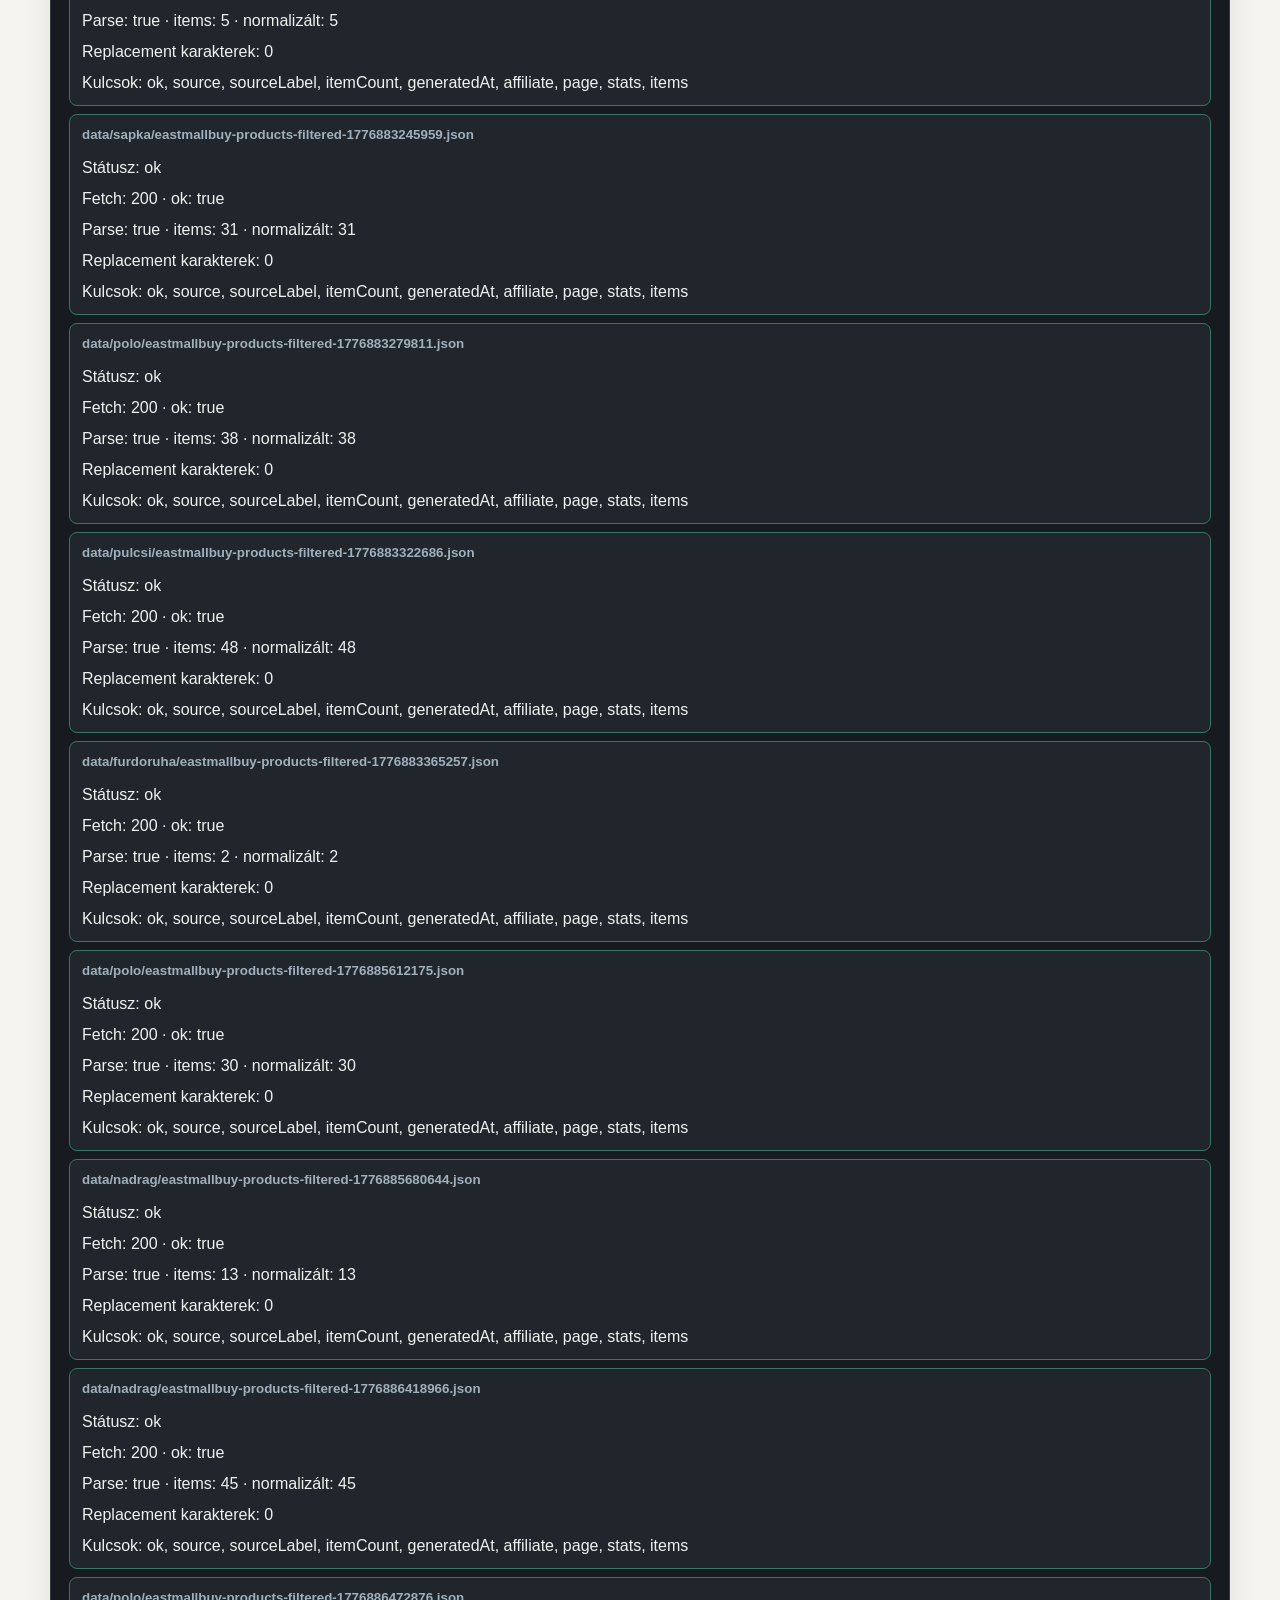
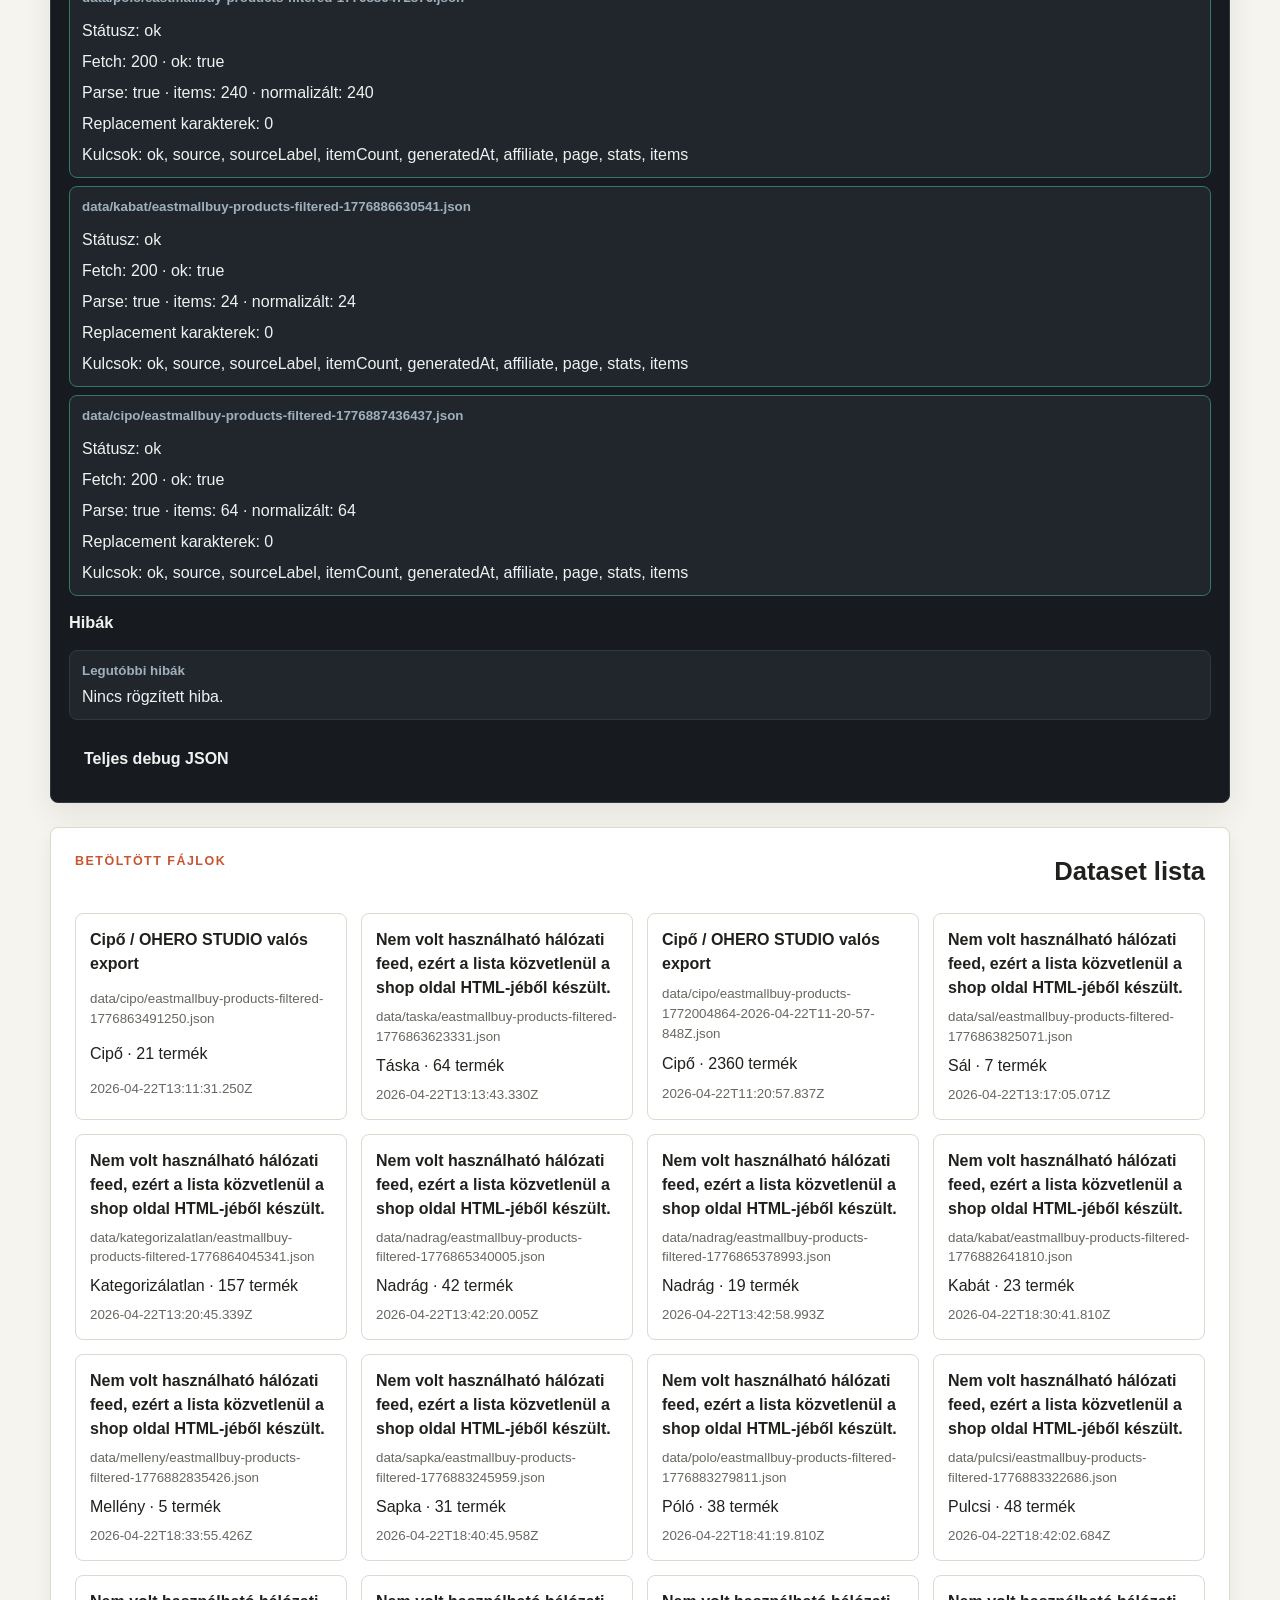
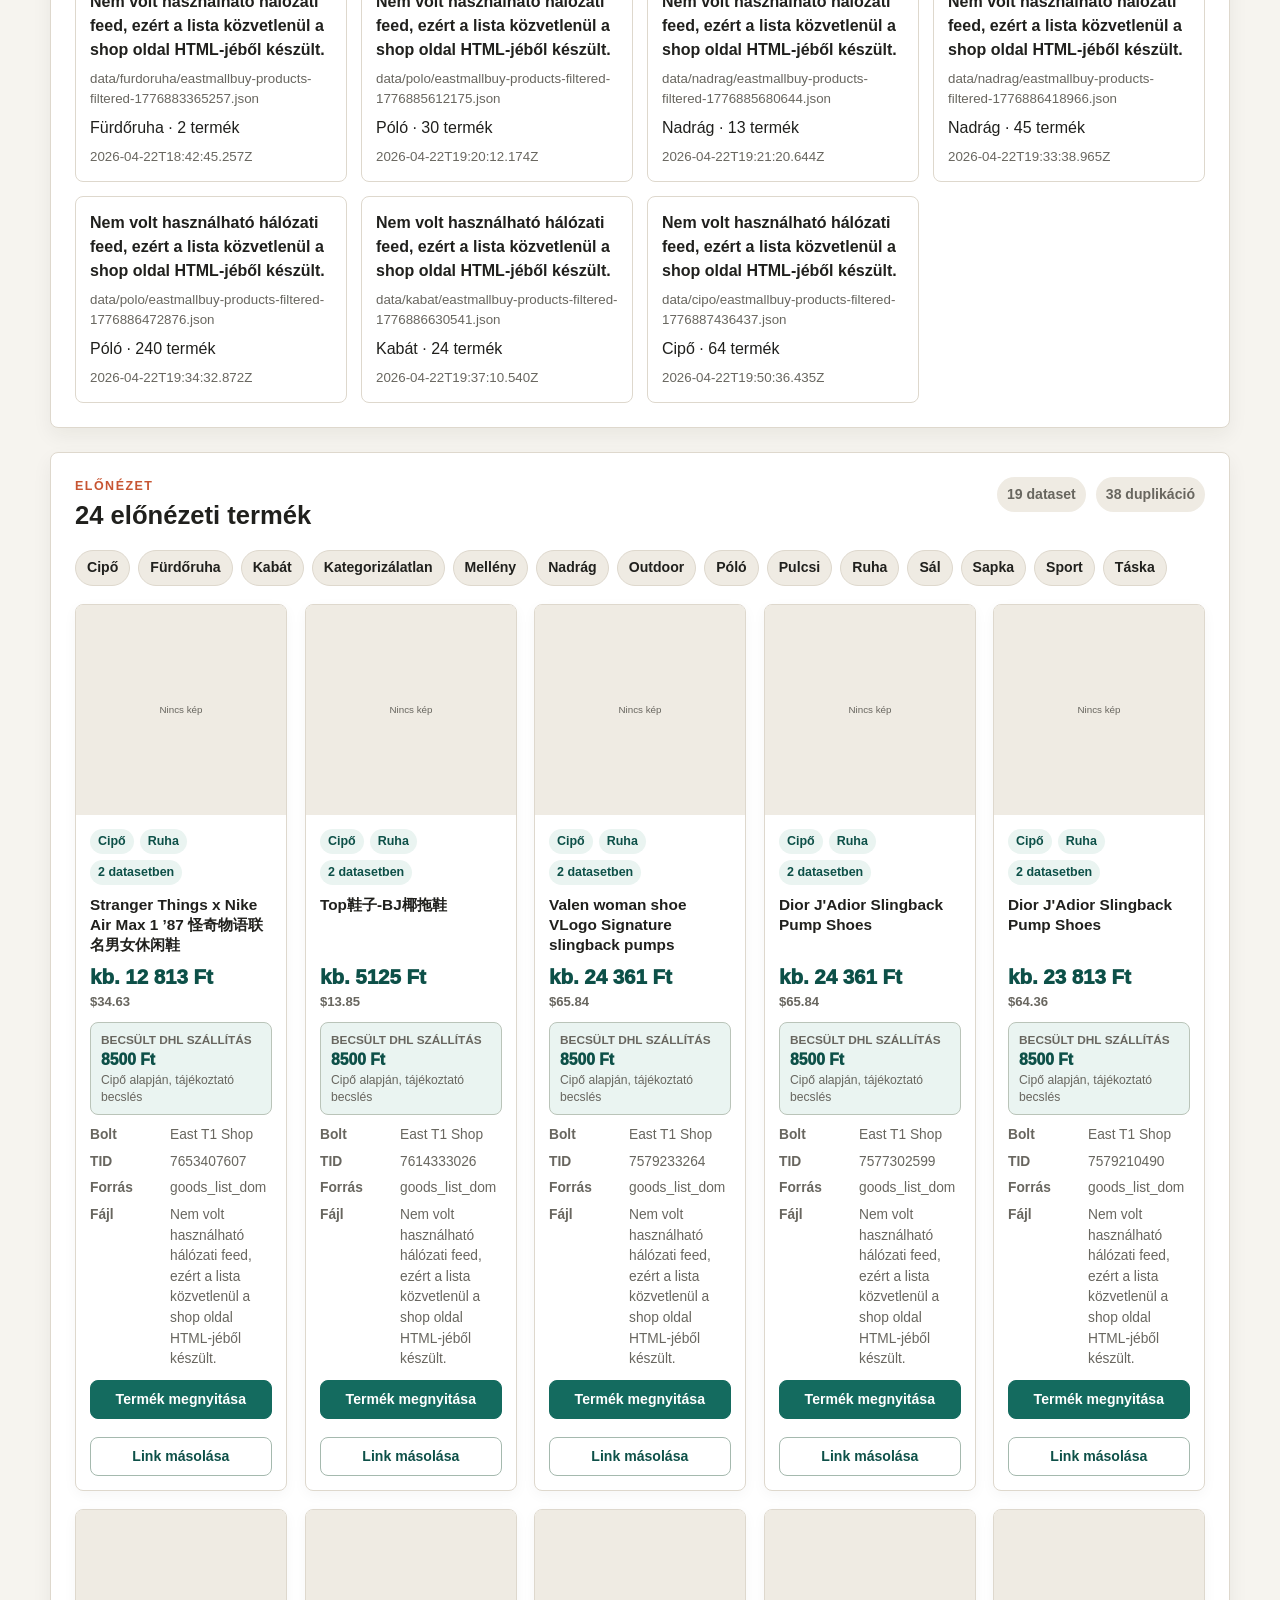
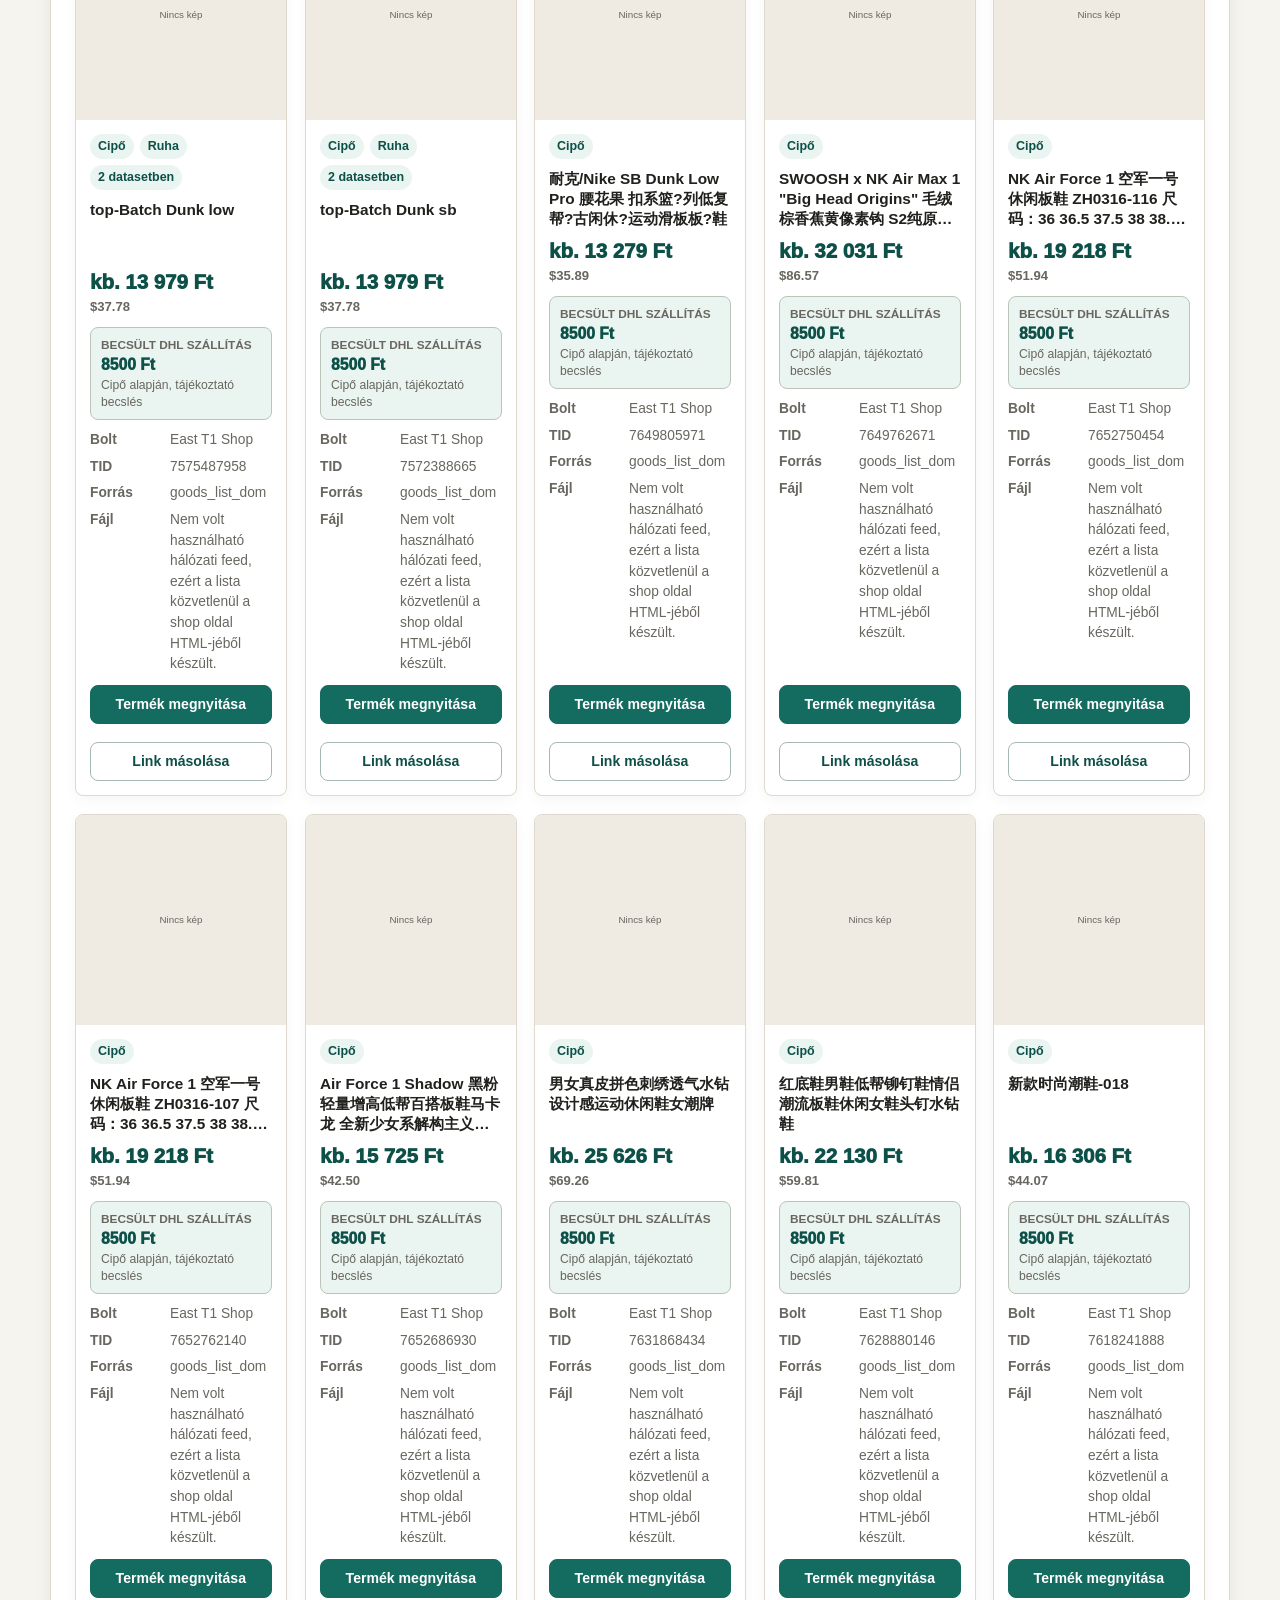
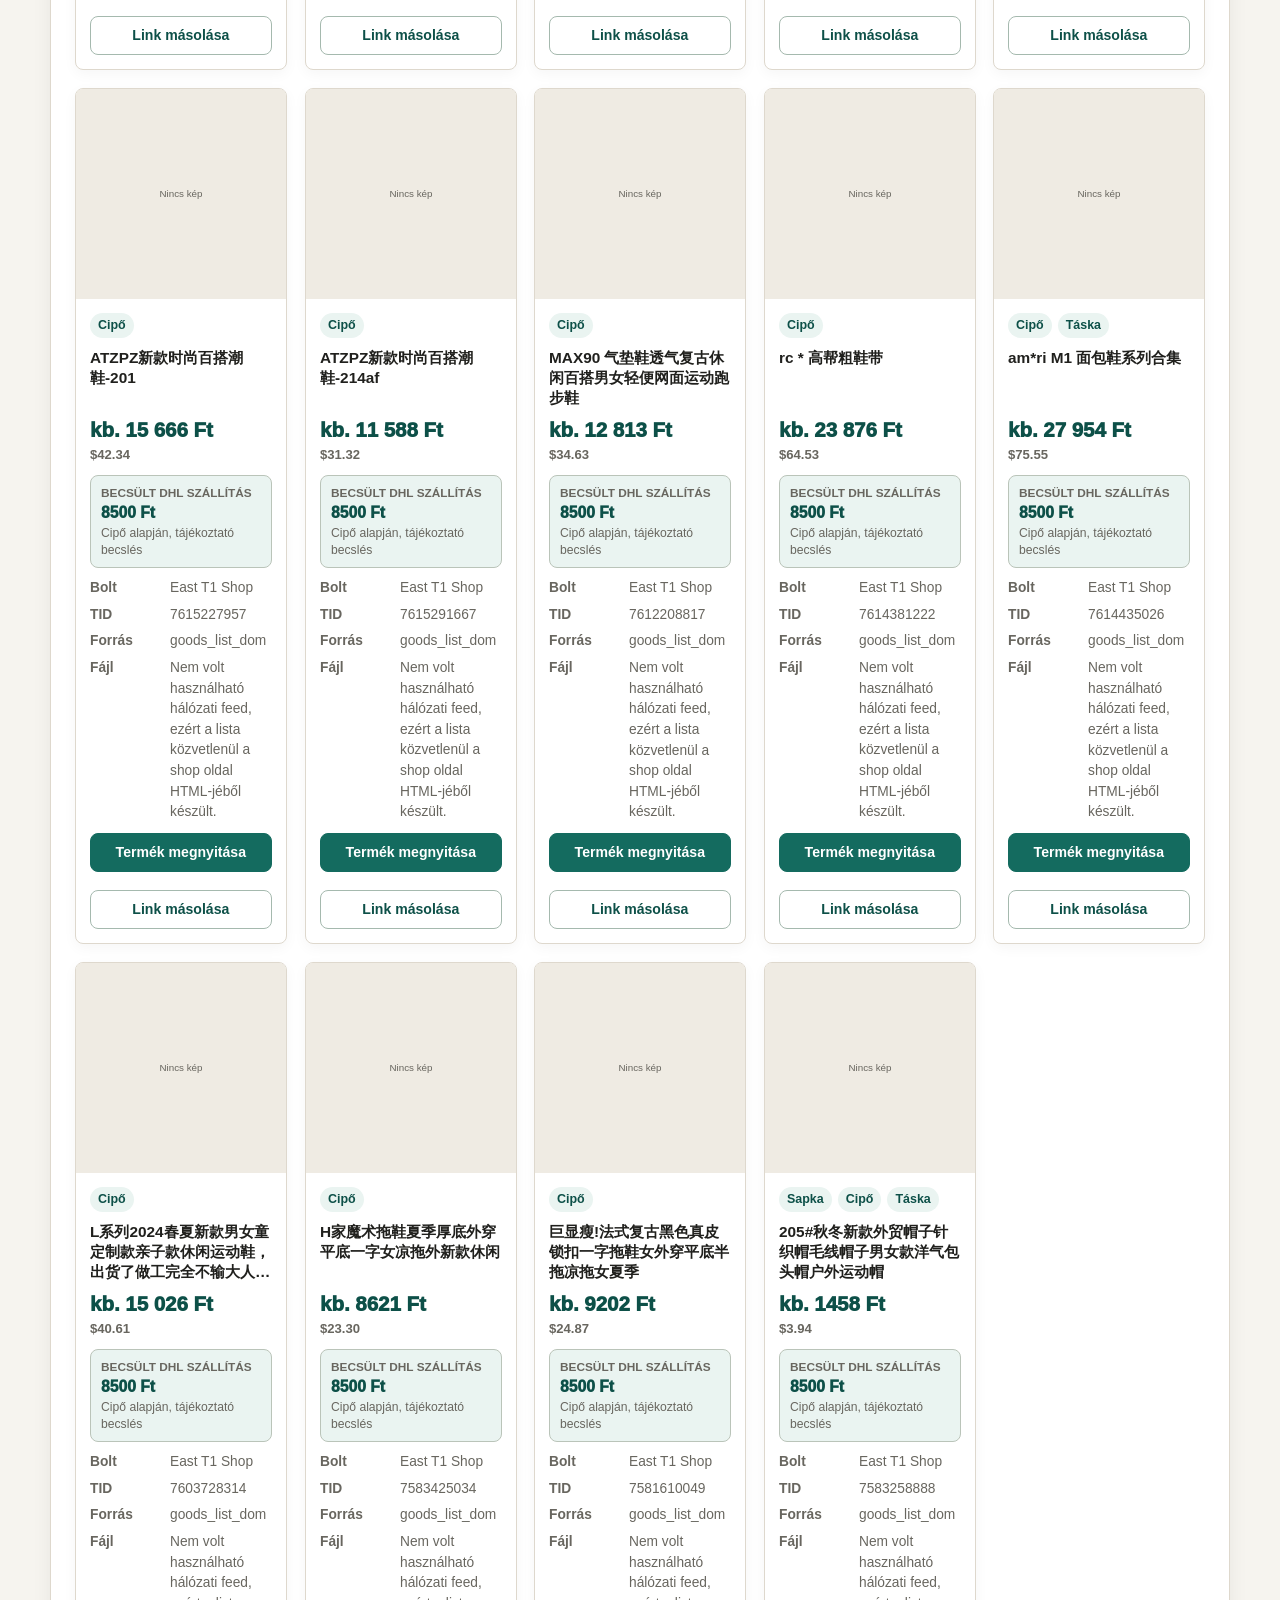
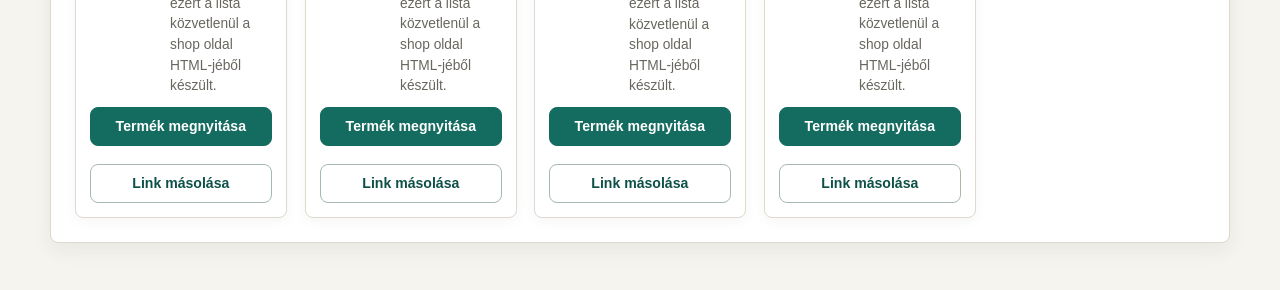
==== commit 78067884: "Add files via upload" ====
--- a/admin.html
+++ b/admin.html
@@ -11,6 +11,20 @@
     <meta http-equiv="Cache-Control" content="no-store, no-cache, must-revalidate, max-age=0" />
     <meta http-equiv="Pragma" content="no-cache" />
     <meta http-equiv="Expires" content="0" />
+    <script type="importmap">
+      {
+        "imports": {
+          "./assets/js/app-version.js": "./assets/js/app-version.js?v=2026-04-22-05",
+          "./assets/js/cache-utils.js": "./assets/js/cache-utils.js?v=2026-04-22-05"
+        },
+        "scopes": {
+          "./assets/js/": {
+            "./app-version.js": "./assets/js/app-version.js?v=2026-04-22-05",
+            "./cache-utils.js": "./assets/js/cache-utils.js?v=2026-04-22-05"
+          }
+        }
+      }
+    </script>
     <script type="module">
       import { appendVersion } from "./assets/js/cache-utils.js";
       const favicon = document.createElement("link");
@@ -149,13 +163,14 @@
         <article>
           <h2>Cache / frissítés</h2>
           <p>
-            A központi verzióforrás az <code>assets/js/app-version.js</code>. A CSS, JS, favicon,
-            manifest és dataset JSON URL-ek <code>?v=APP_VERSION</code> query paramétert kapnak.
-          </p>
-          <p>
-            Az Apache konfiguráció és a PHP fallback no-store headereket küld HTML, CSS, JS, JSON,
-            SVG és PHP válaszokra. Nincs service worker, polling, auto-refresh vagy kliensoldali
-            JSON cache.
+            A projekt tudatosan nem használ kliensoldali cache-t. A központi verzióforrás az
+            <code>assets/js/app-version.js</code>, és minden kritikus erőforrás verziózott URL-t
+            kap: bootstrap JS, CSS, fő app JS, favicon, manifest és dataset JSON.
+          </p>
+          <p>
+            Az Apache konfiguráció és a PHP fallback <code>no-store</code> headereket küld. Nincs
+            service worker, PWA cache, localStorage/sessionStorage alapú JSON cache, polling vagy
+            auto-refresh. Új deploy után azonnali frissülés a cél, Chrome-ban is.
           </p>
         </article>
 
@@ -168,6 +183,7 @@
             <li>A dataset tartalmaz <code>items</code> tömböt.</li>
             <li>Új deploy után változott az <code>APP_VERSION</code>.</li>
             <li>Chrome DevTools Network fülön friss <code>?v=</code> értékek látszanak.</li>
+            <li>A <code>cache-utils.js</code> és <code>app-version.js</code> is verziózott URL-ről tölt.</li>
             <li>A debug panel nem mutat fetch, parse vagy normalizálási hibát.</li>
           </ul>
         </article>
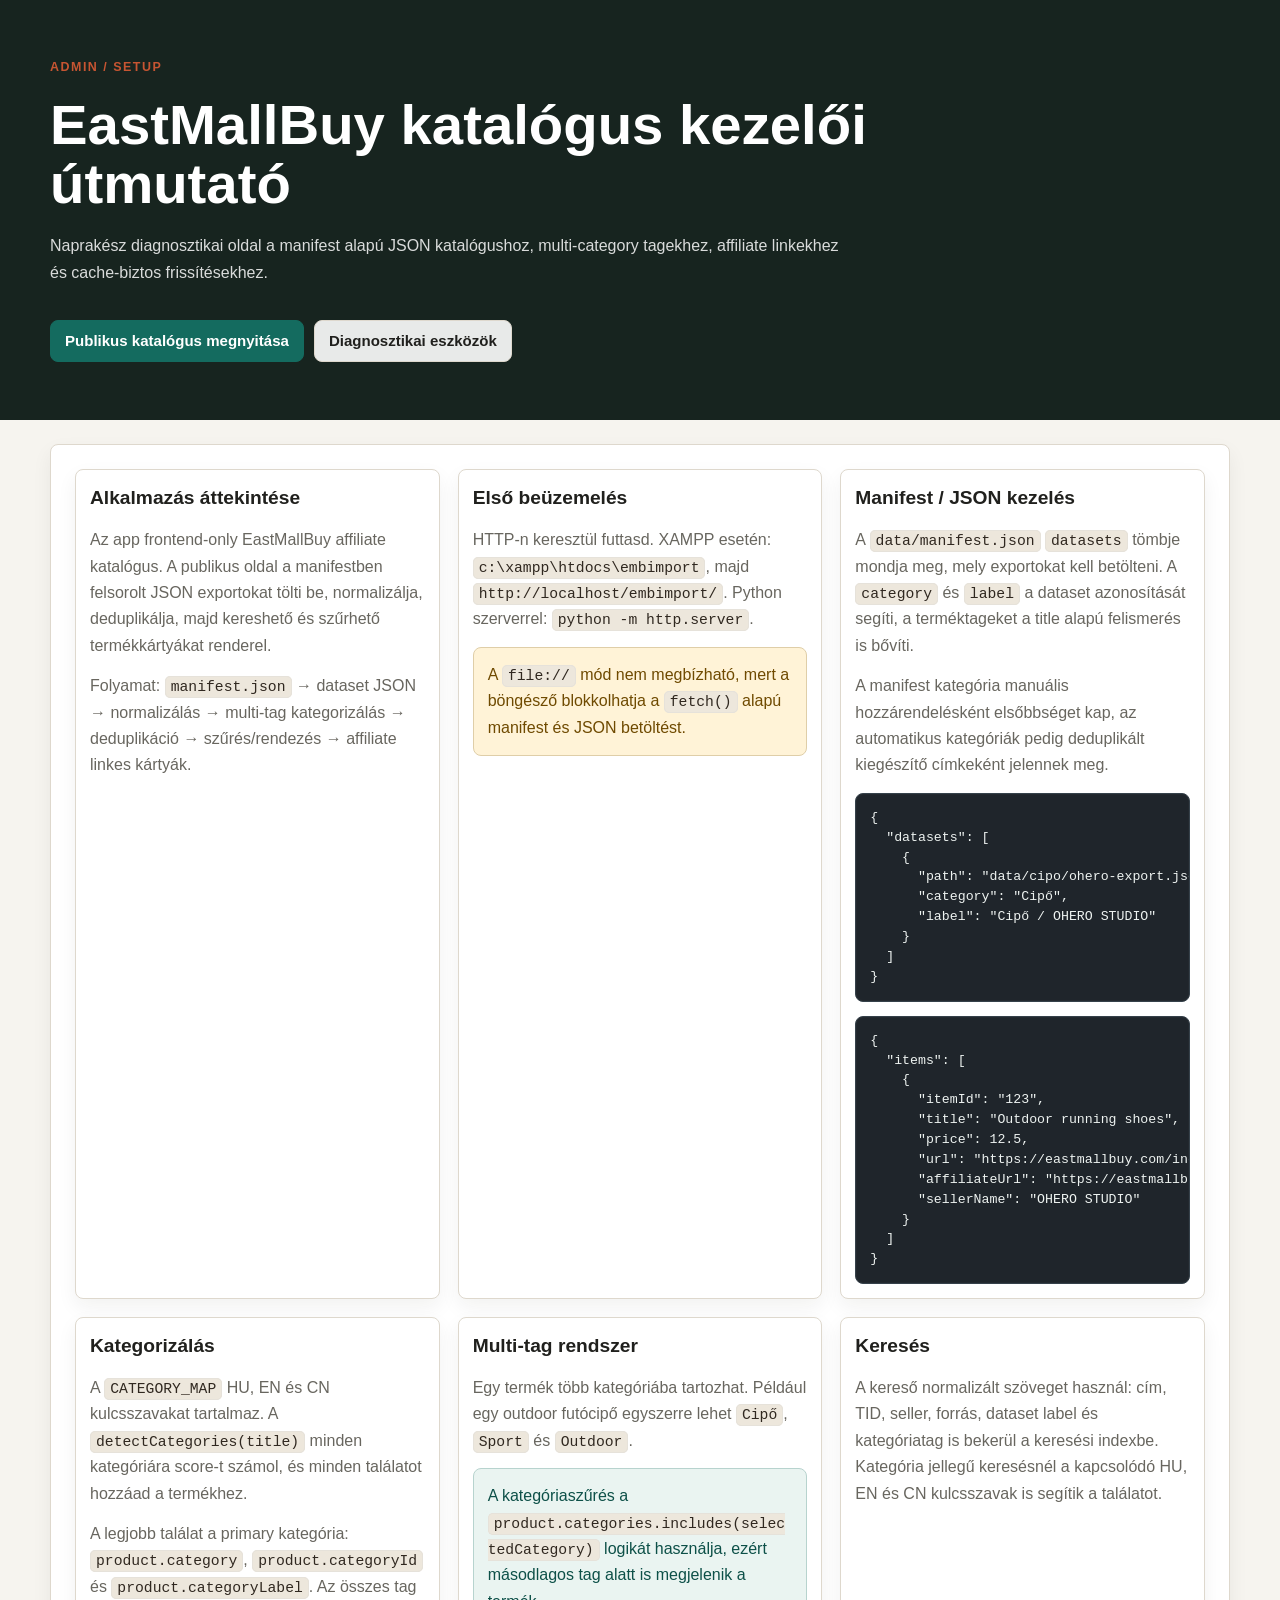
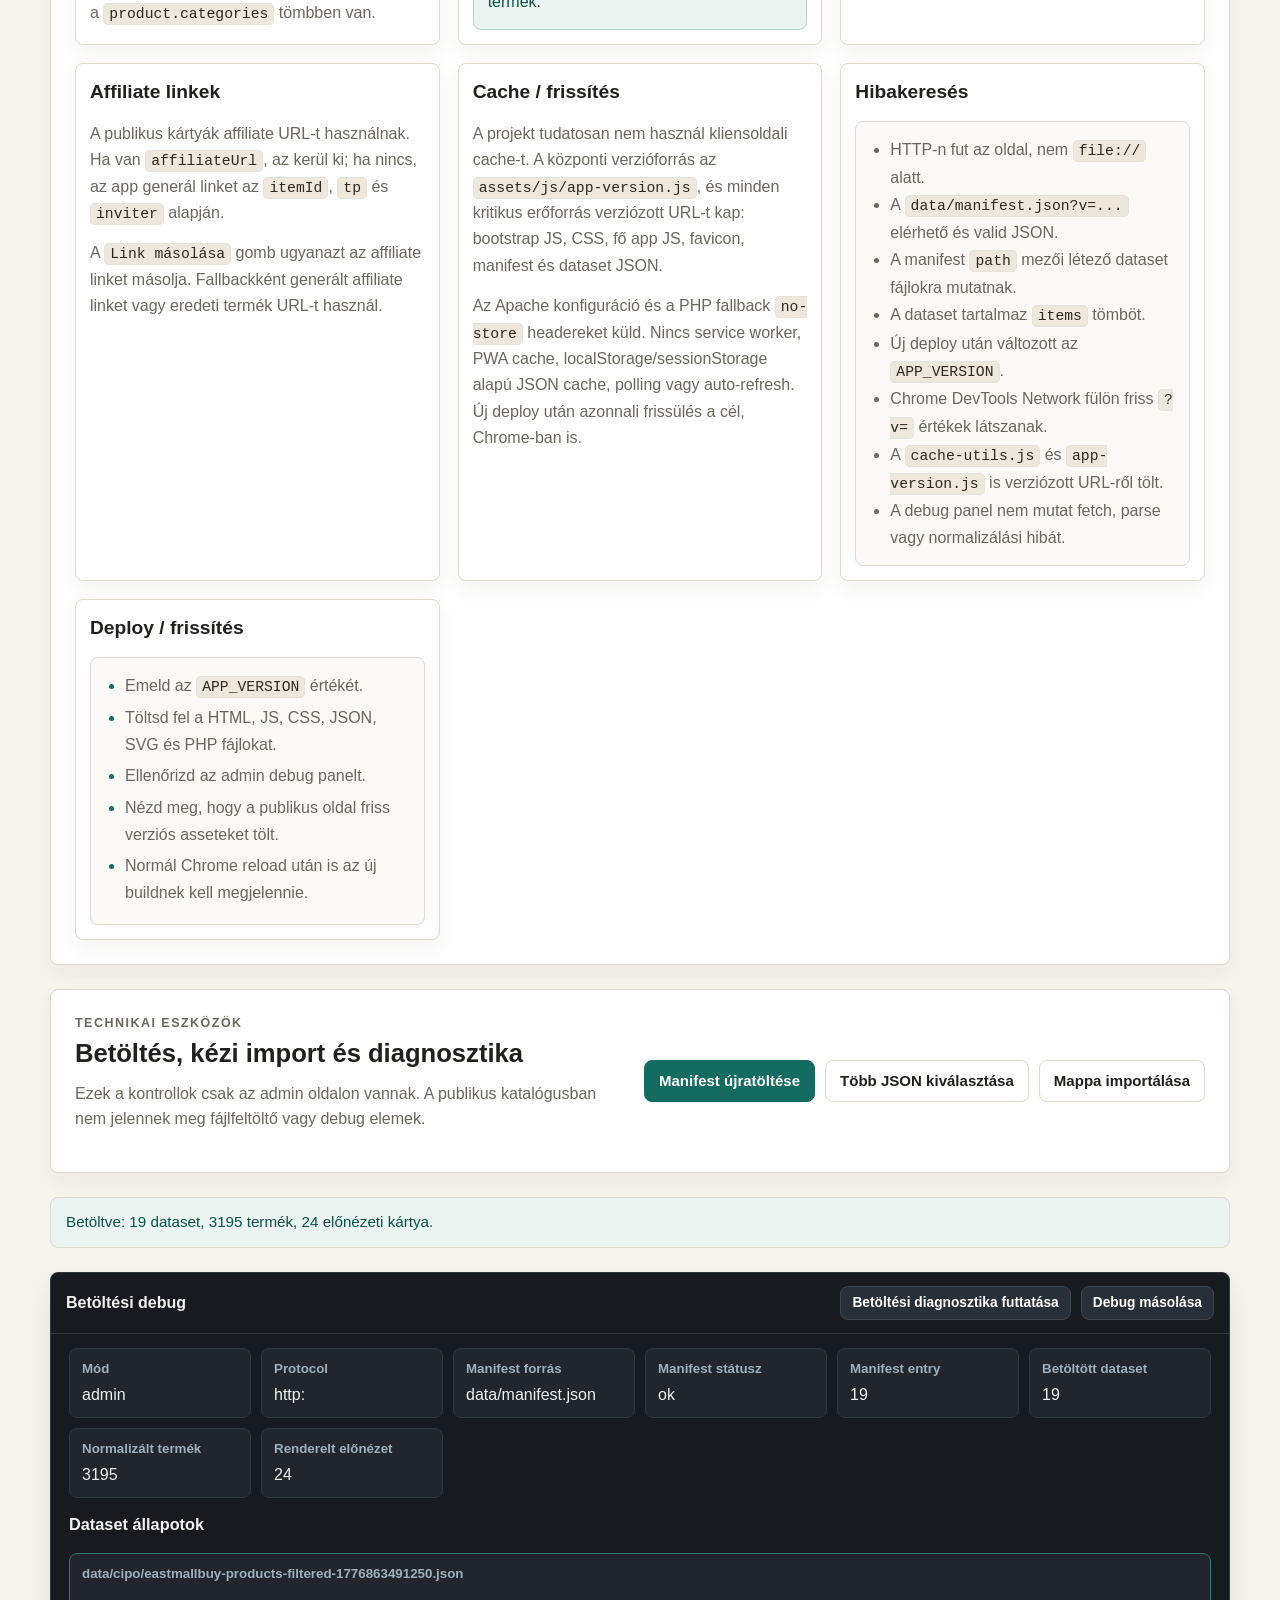
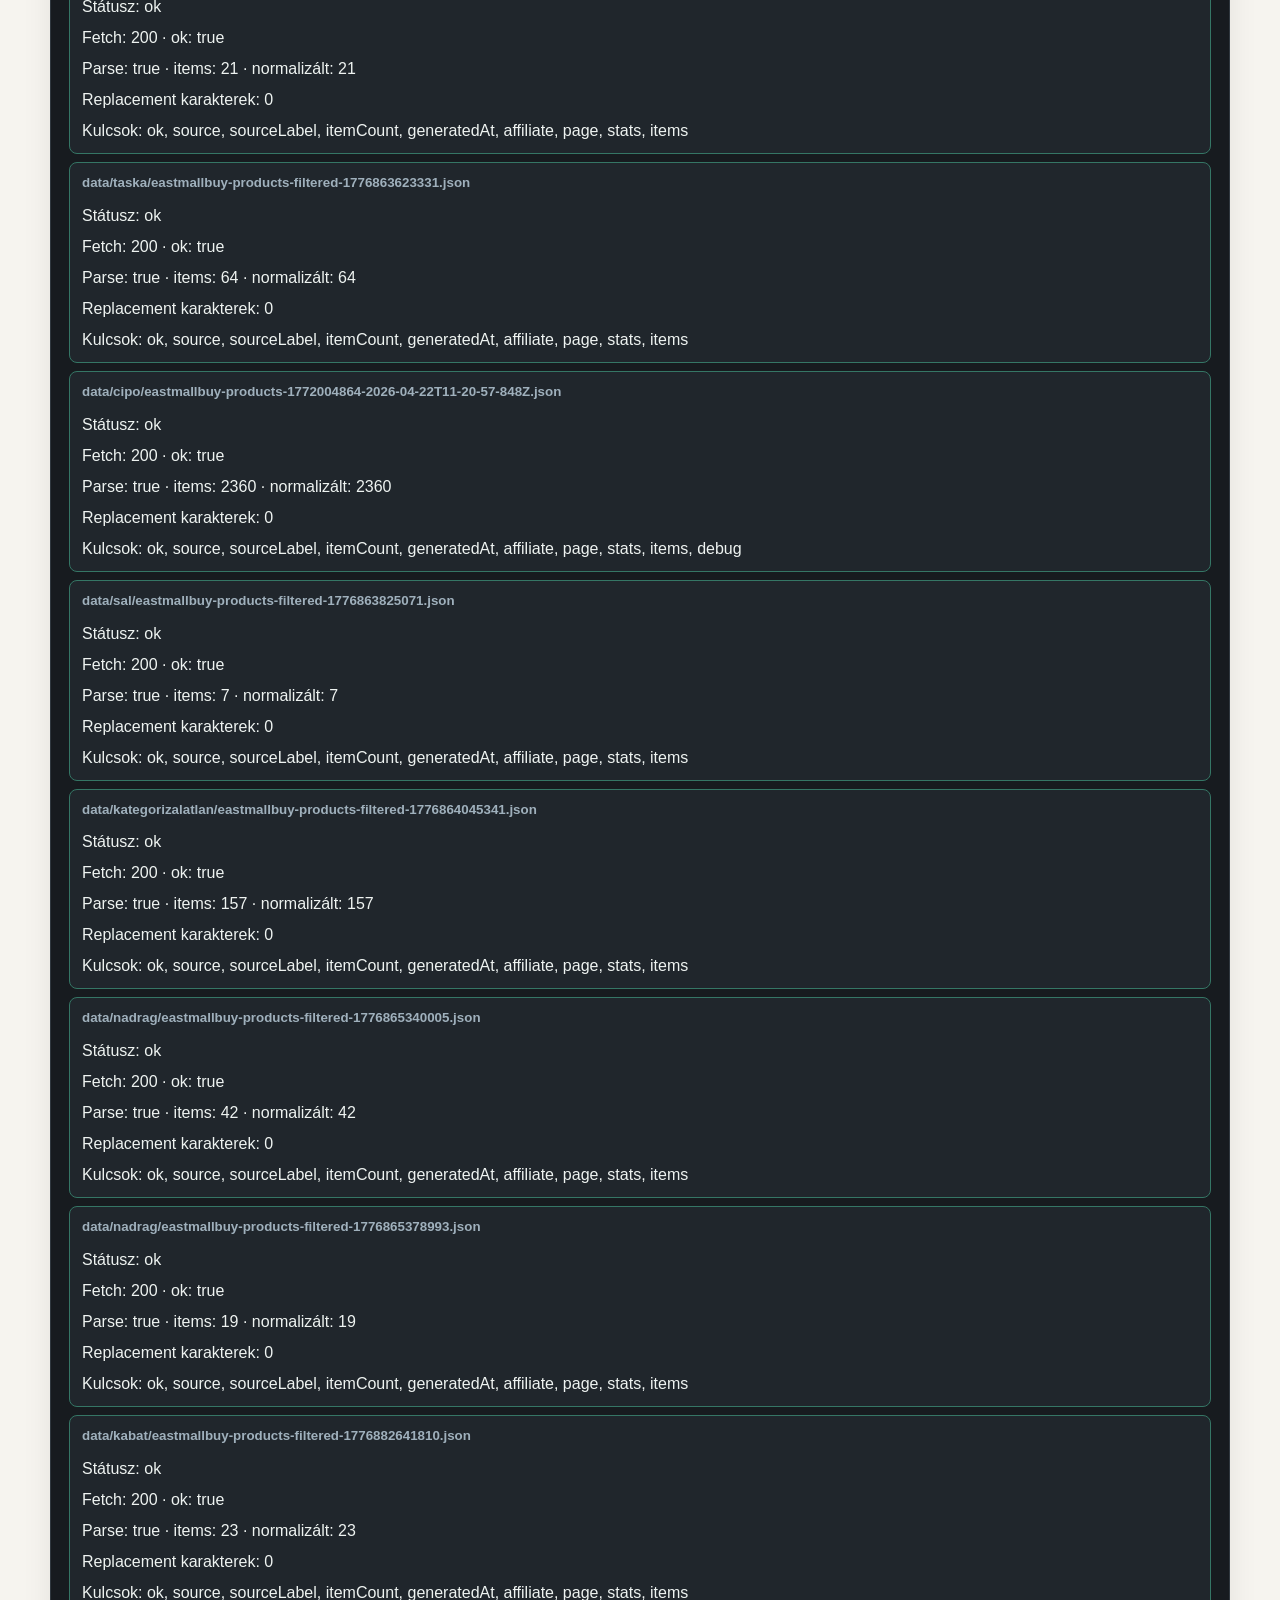
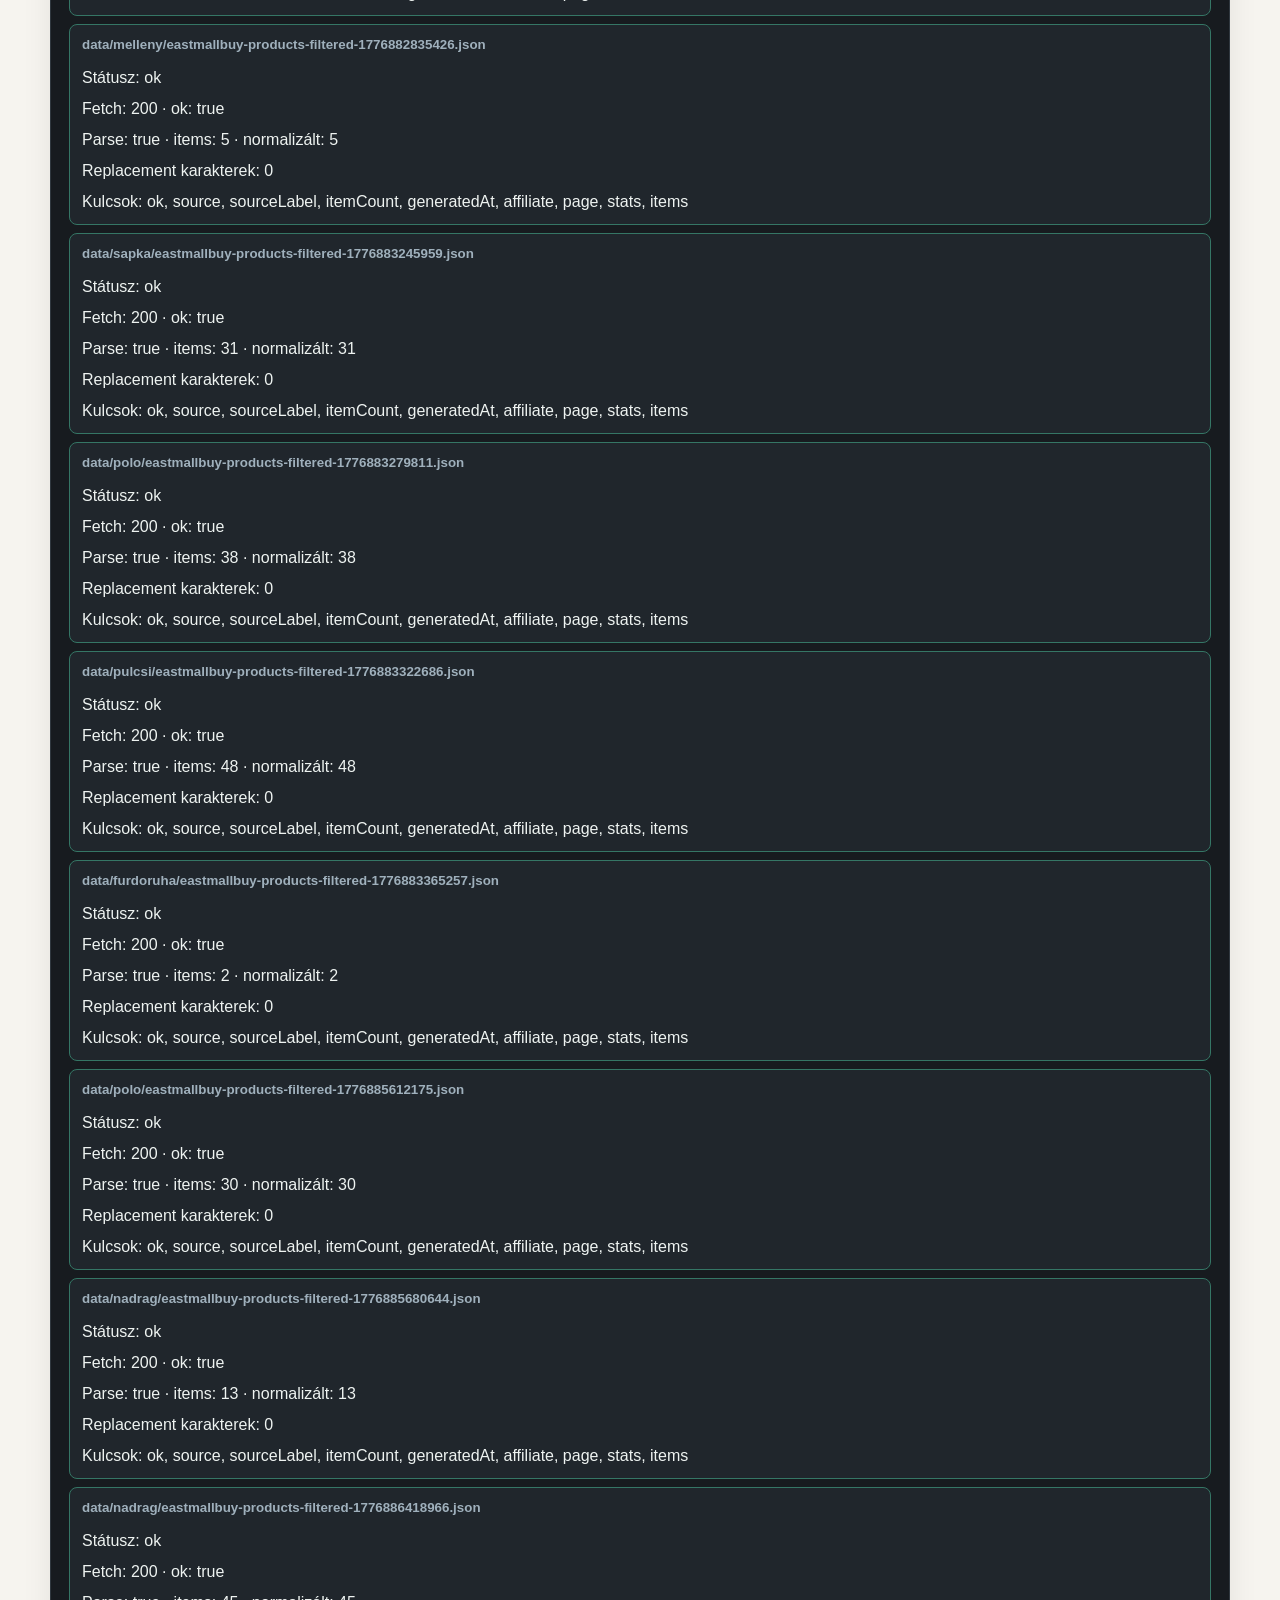
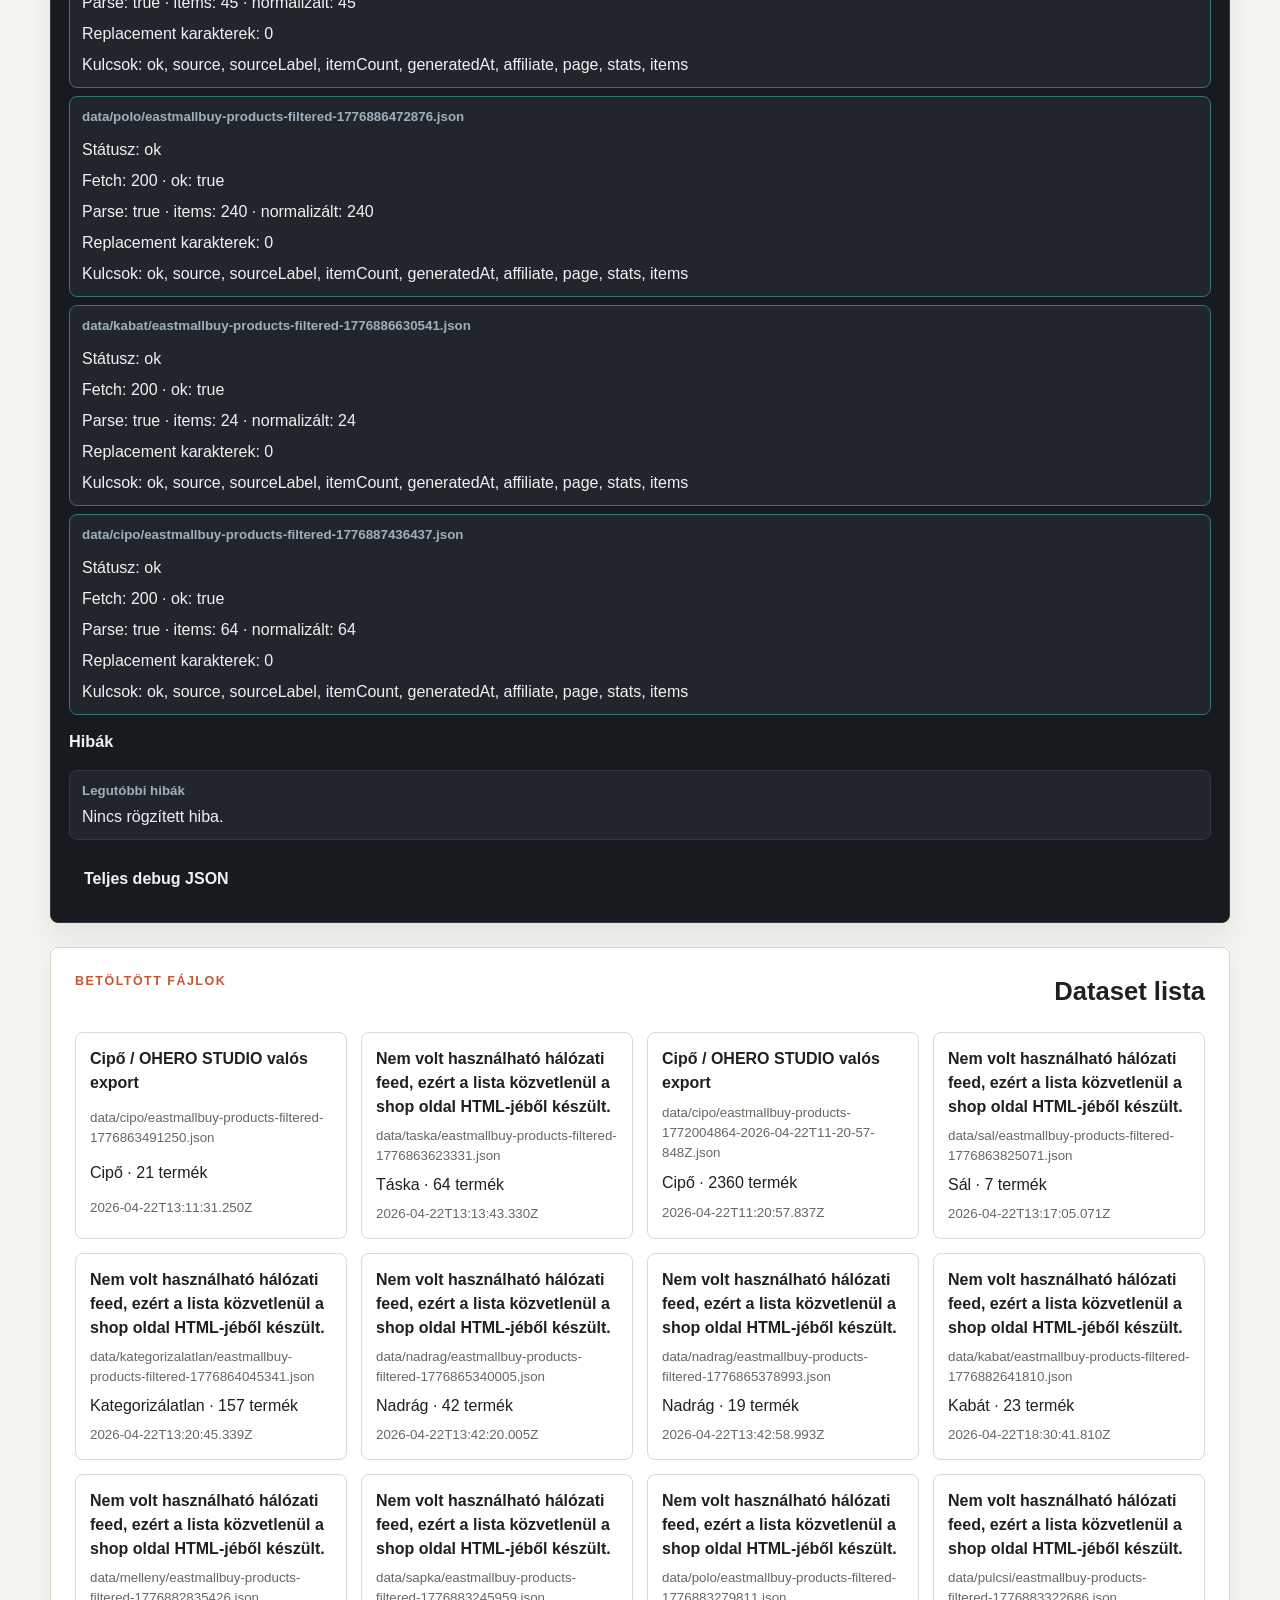
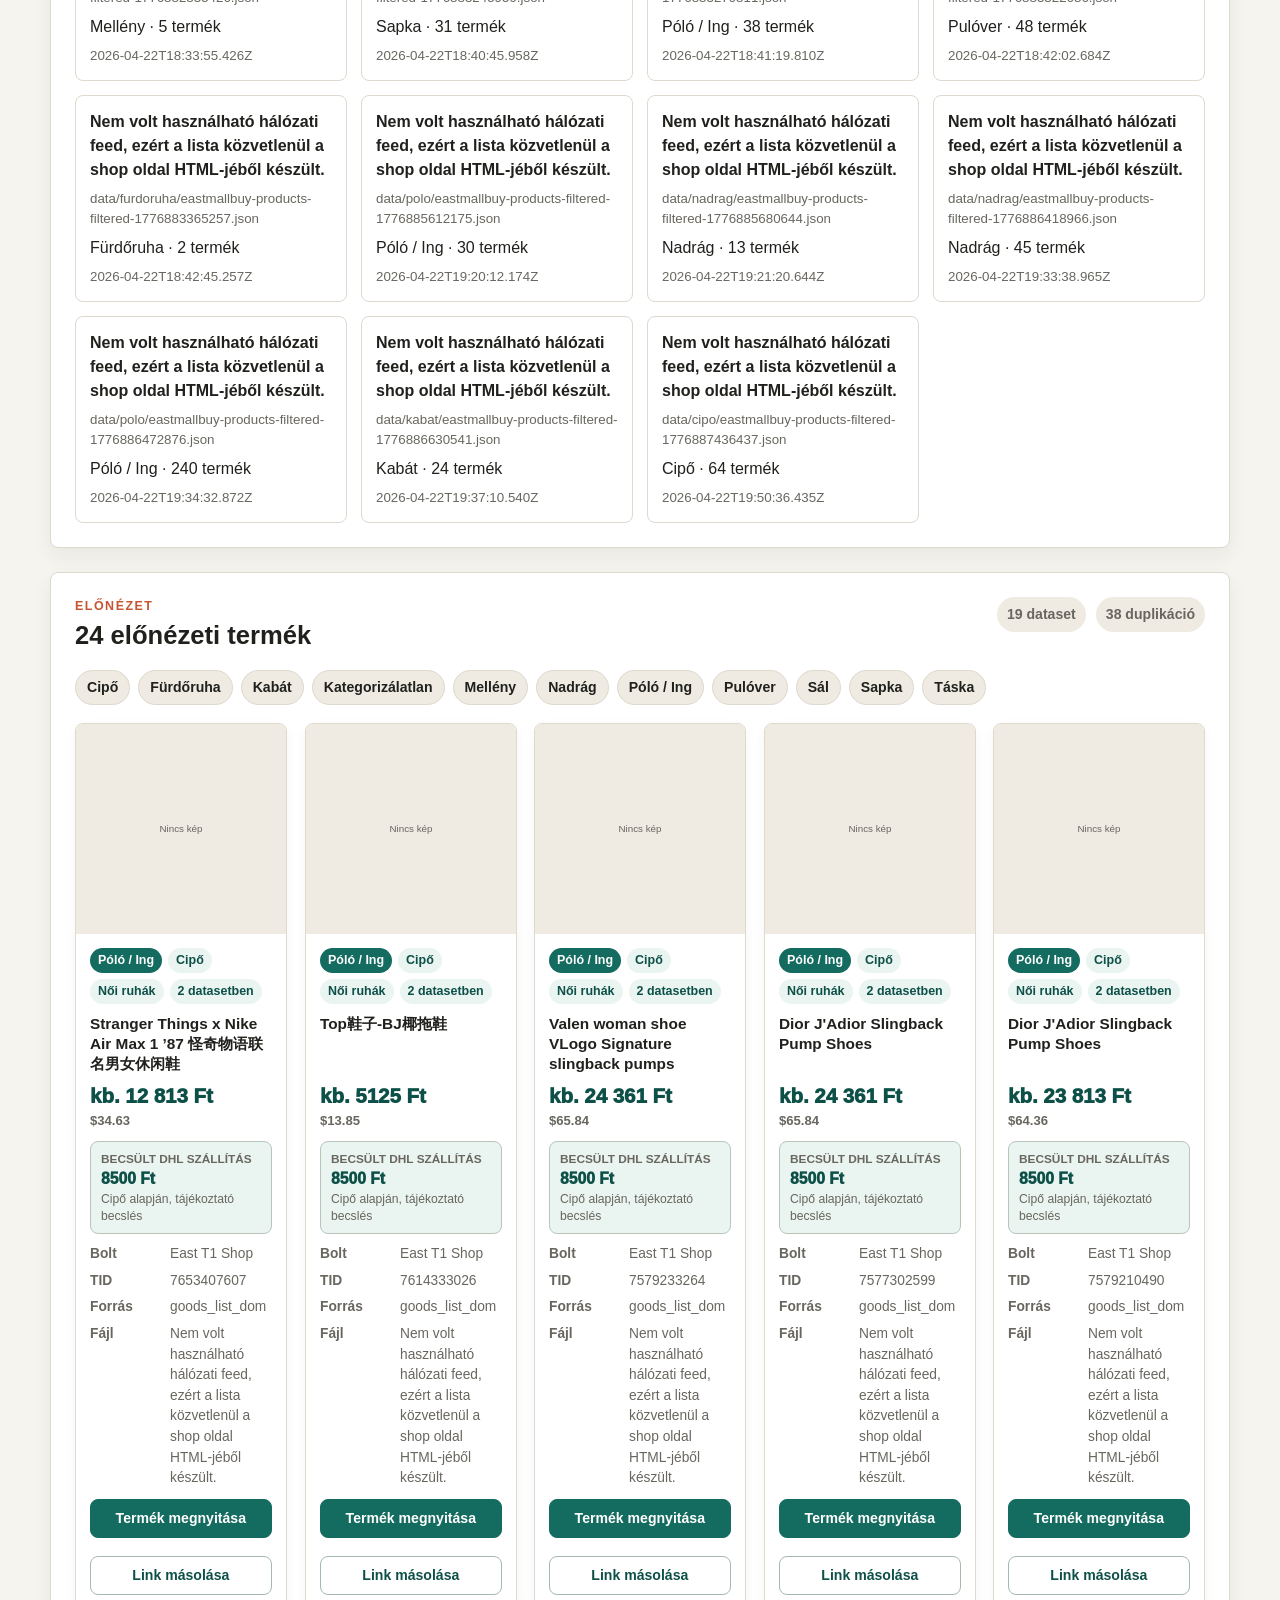
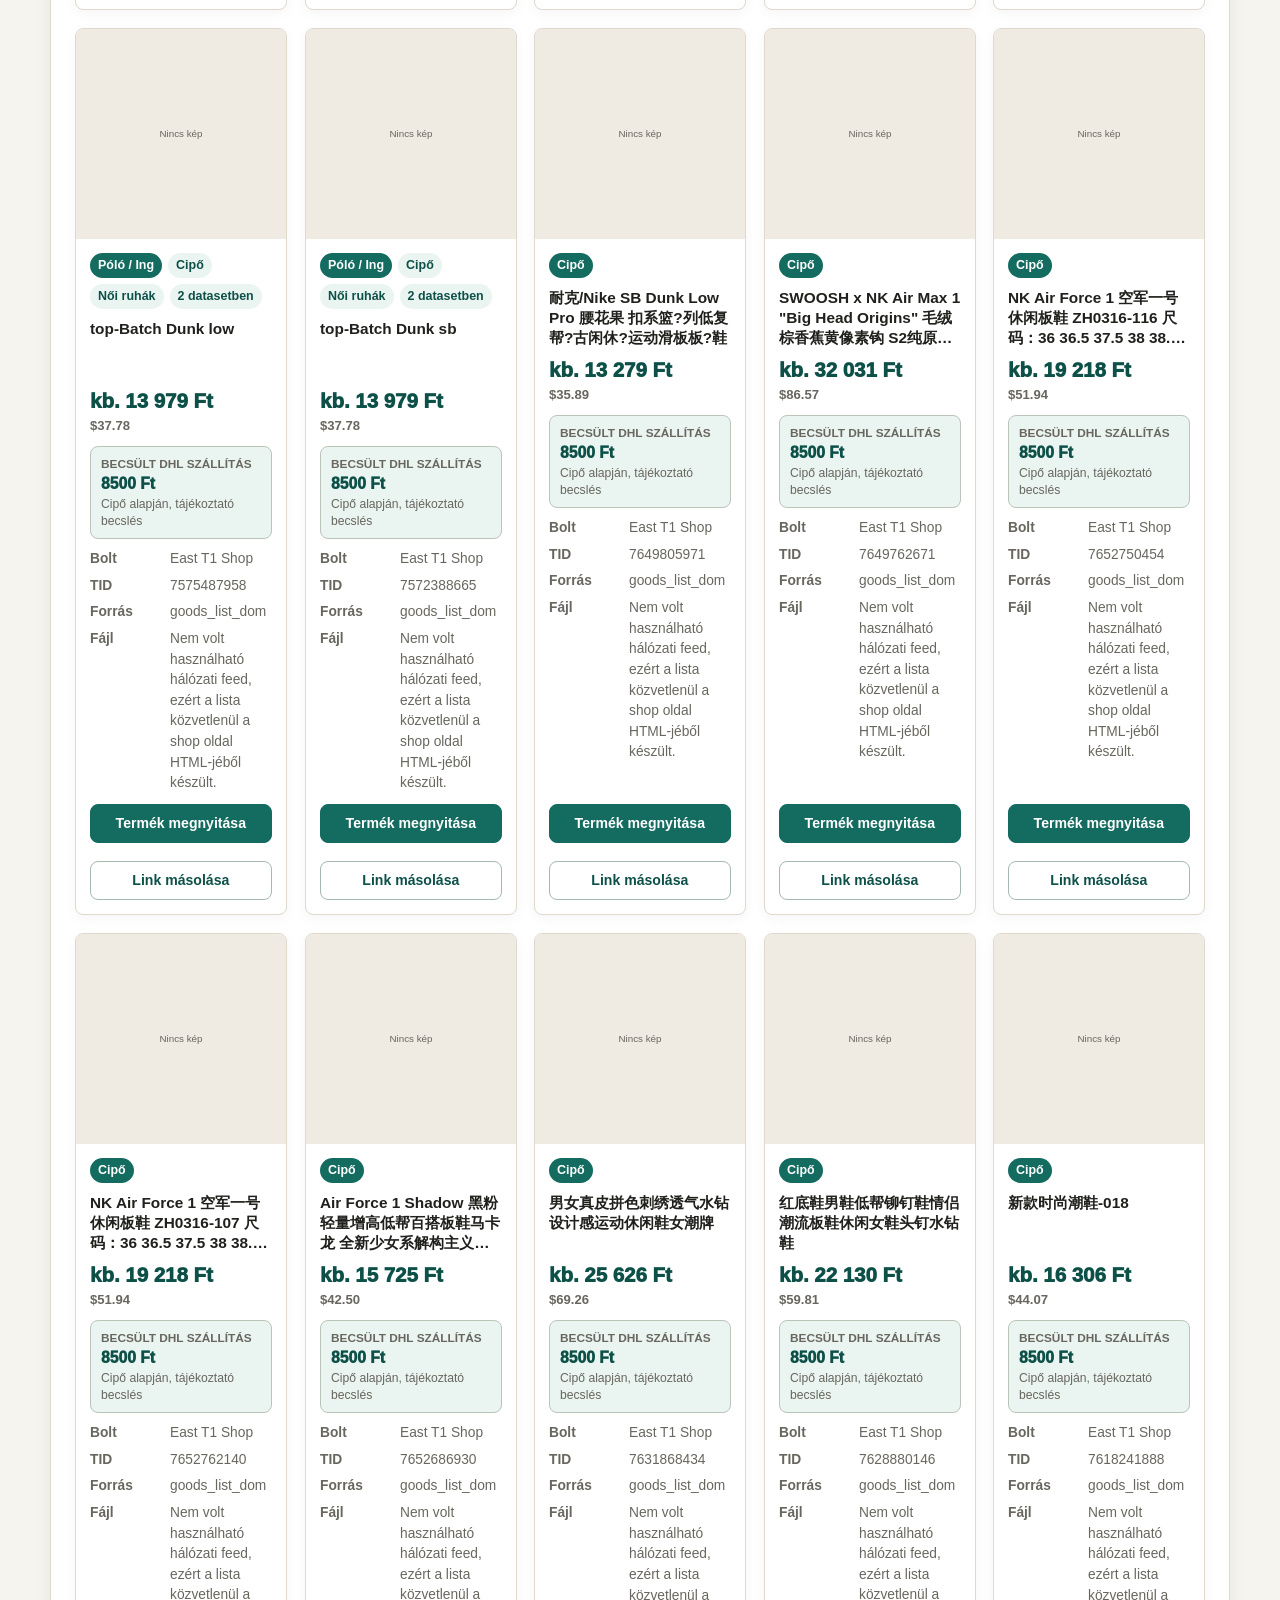
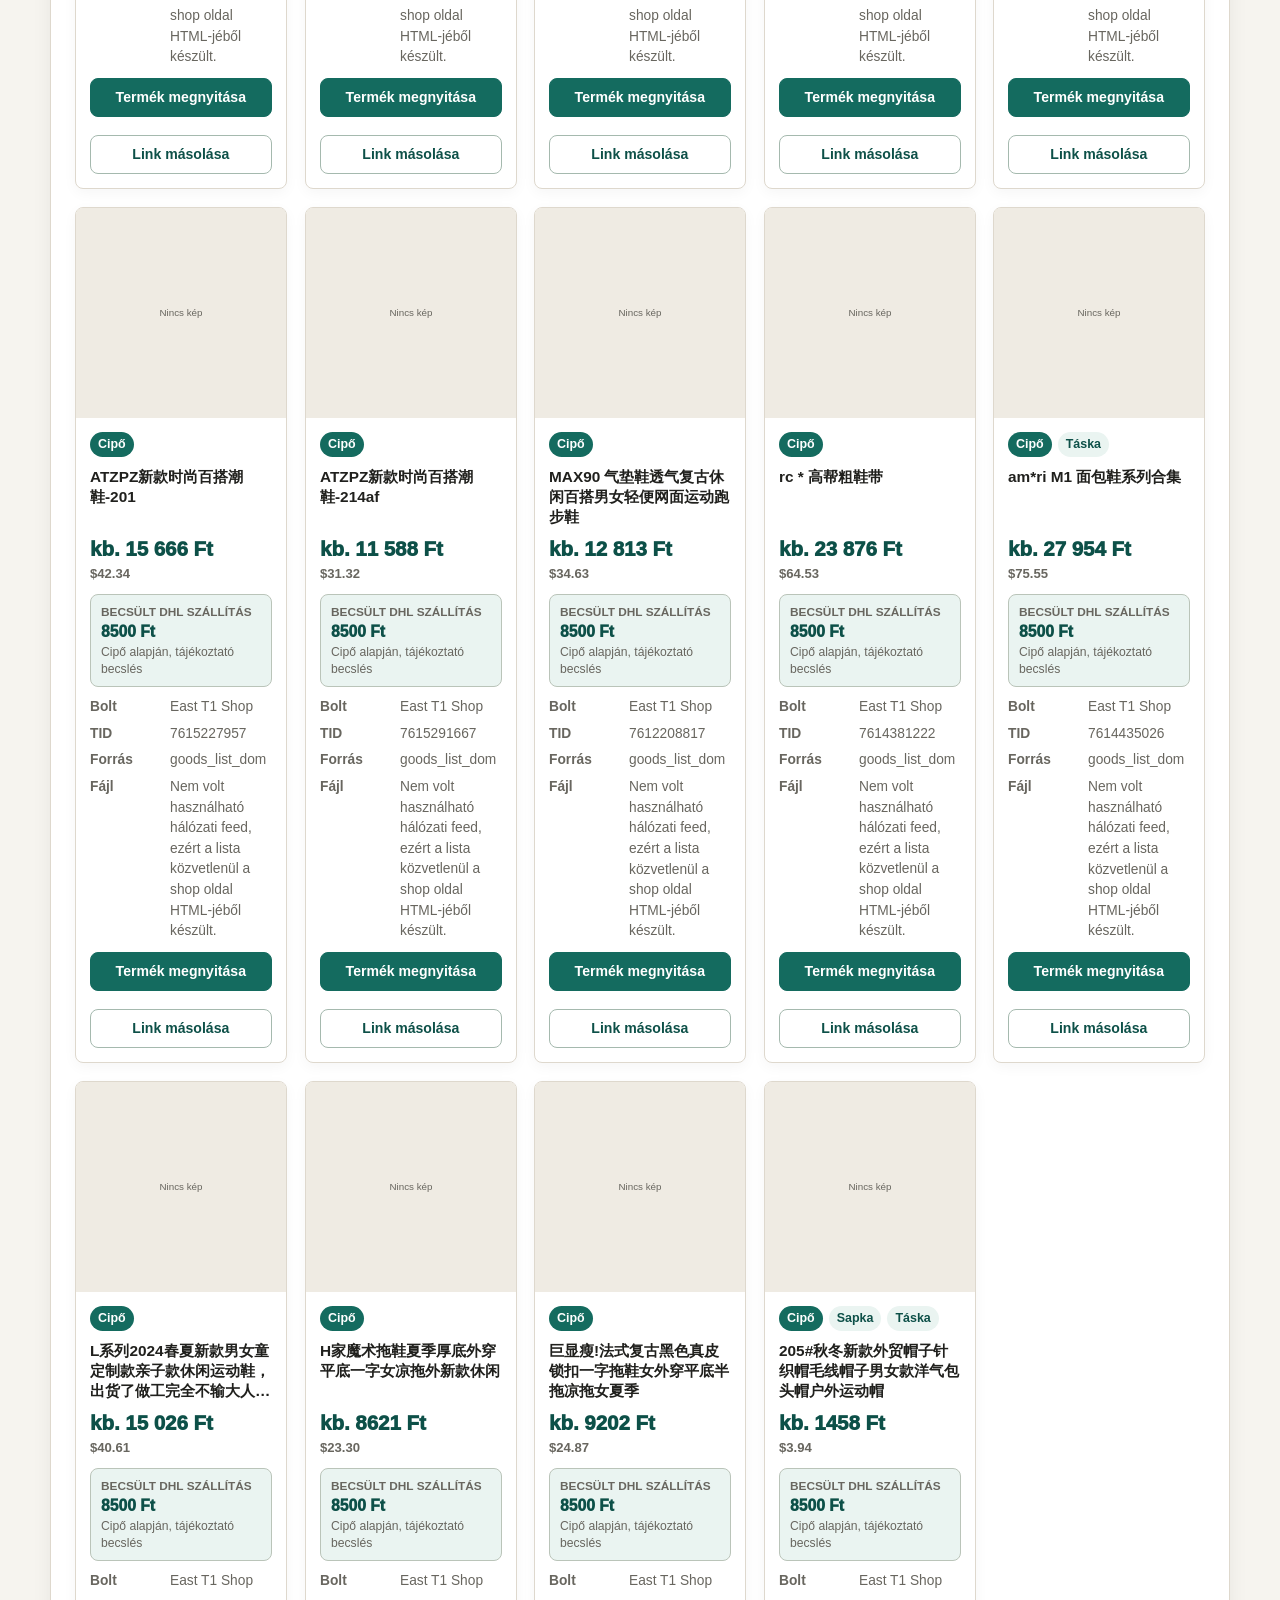
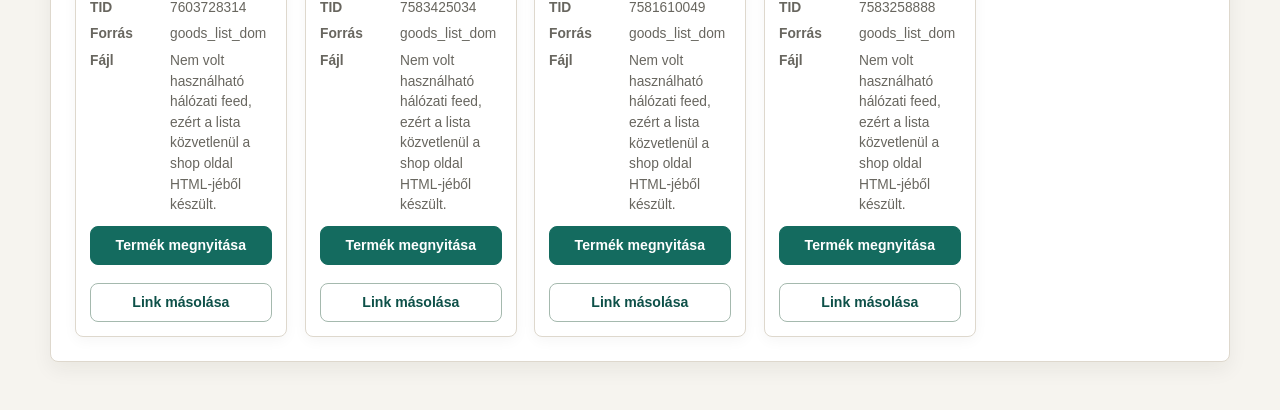
==== commit 8f2e2d3c: "Add files via upload" ====
--- a/admin.html
+++ b/admin.html
@@ -14,13 +14,13 @@
     <script type="importmap">
       {
         "imports": {
-          "./assets/js/app-version.js": "./assets/js/app-version.js?v=2026-04-22-05",
-          "./assets/js/cache-utils.js": "./assets/js/cache-utils.js?v=2026-04-22-05"
+          "./assets/js/app-version.js": "./assets/js/app-version.js?v=2026-04-22-07",
+          "./assets/js/cache-utils.js": "./assets/js/cache-utils.js?v=2026-04-22-07"
         },
         "scopes": {
           "./assets/js/": {
-            "./app-version.js": "./assets/js/app-version.js?v=2026-04-22-05",
-            "./cache-utils.js": "./assets/js/cache-utils.js?v=2026-04-22-05"
+            "./app-version.js": "./assets/js/app-version.js?v=2026-04-22-07",
+            "./cache-utils.js": "./assets/js/cache-utils.js?v=2026-04-22-07"
           }
         }
       }
@@ -88,6 +88,10 @@
             A <code>data/manifest.json</code> <code>datasets</code> tömbje mondja meg, mely
             exportokat kell betölteni. A <code>category</code> és <code>label</code> a dataset
             azonosítását segíti, a terméktageket a title alapú felismerés is bővíti.
+          </p>
+          <p>
+            A manifest kategória manuális hozzárendelésként elsőbbséget kap, az automatikus
+            kategóriák pedig deduplikált kiegészítő címkeként jelennek meg.
           </p>
           <pre><code>{
   "datasets": [
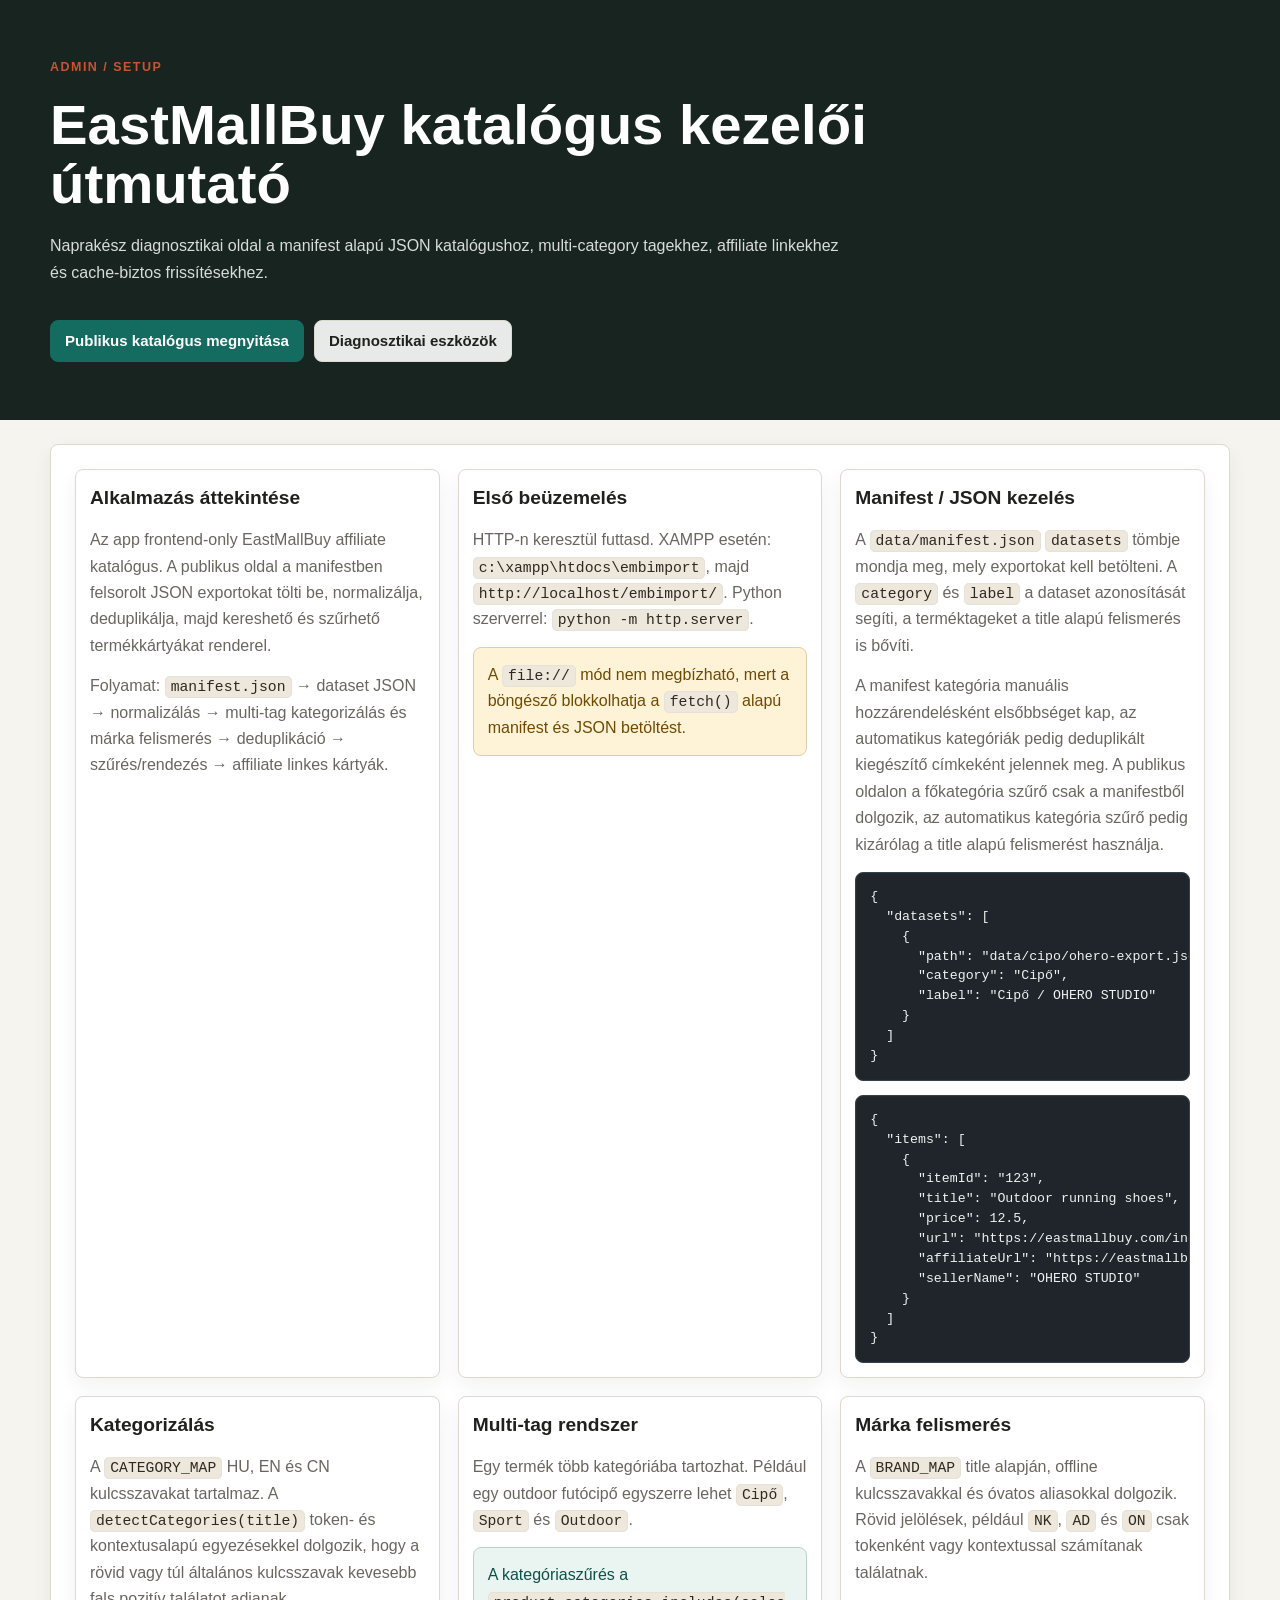
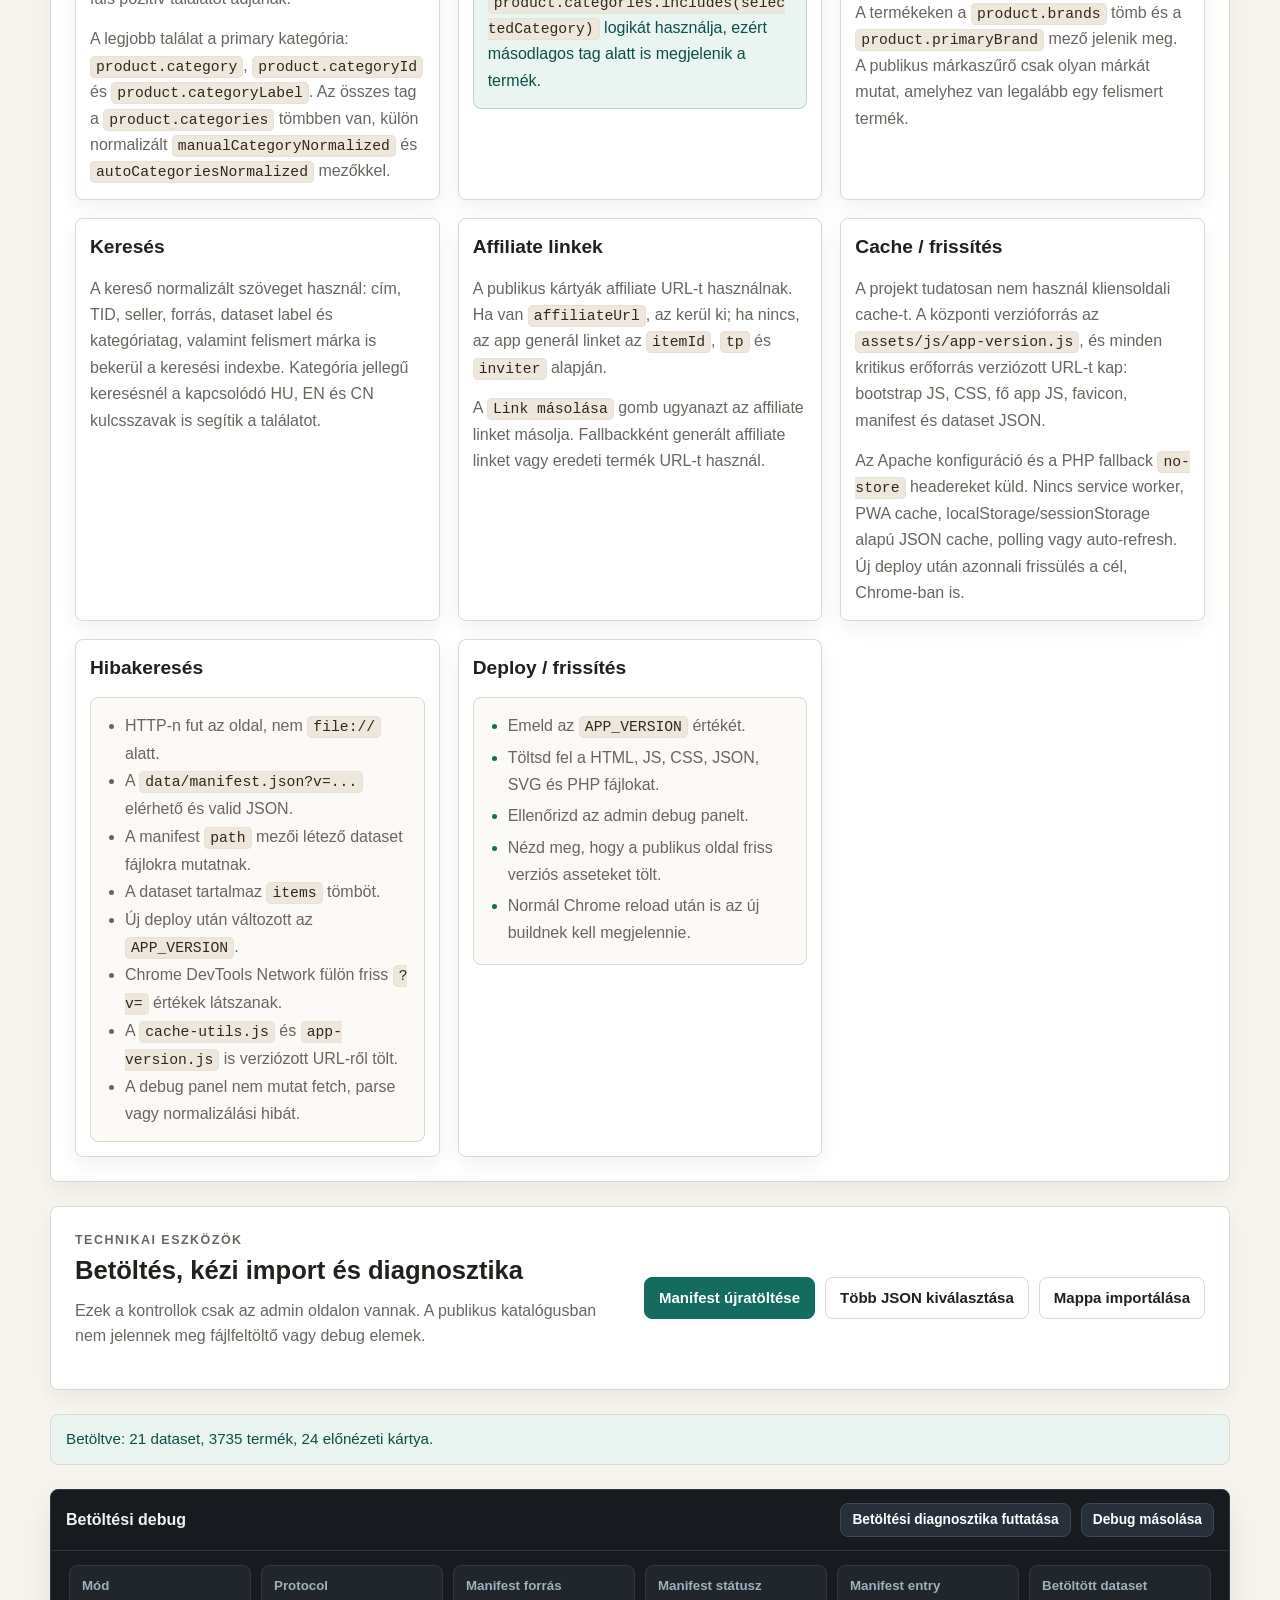
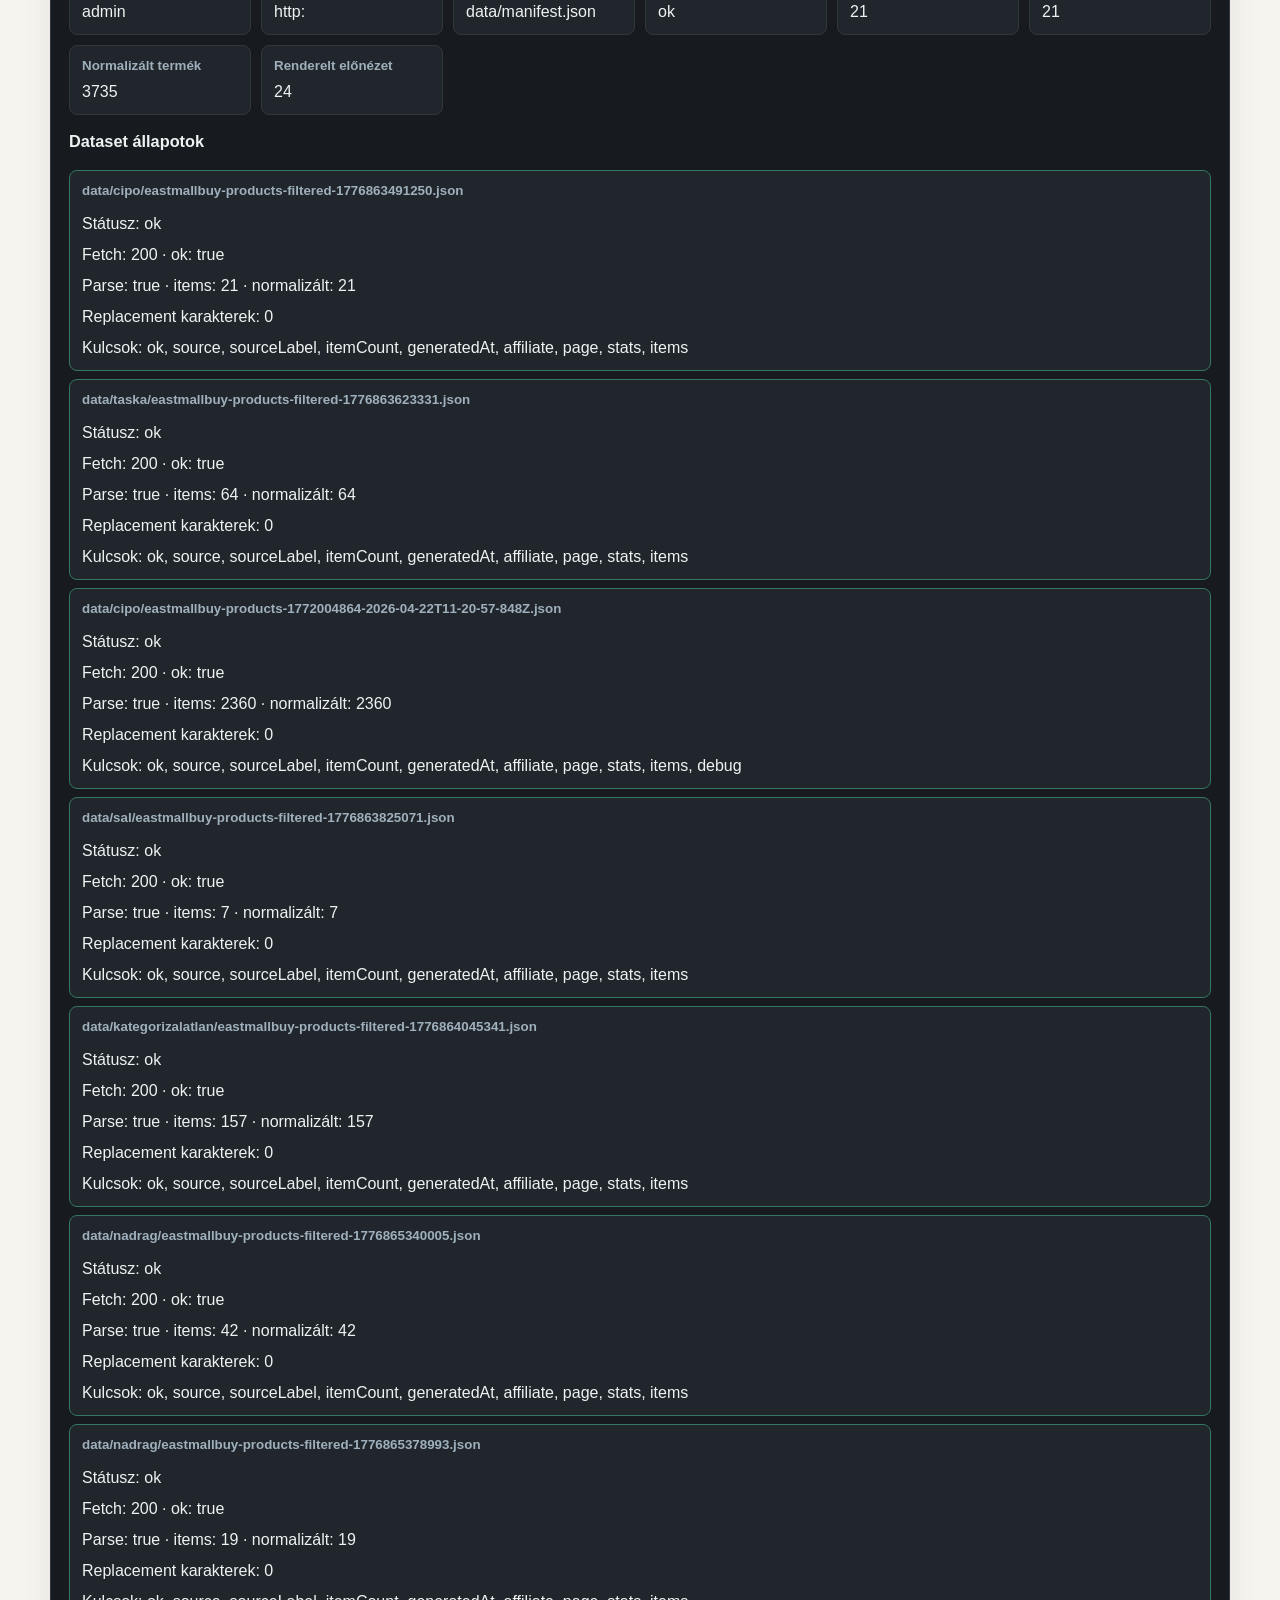
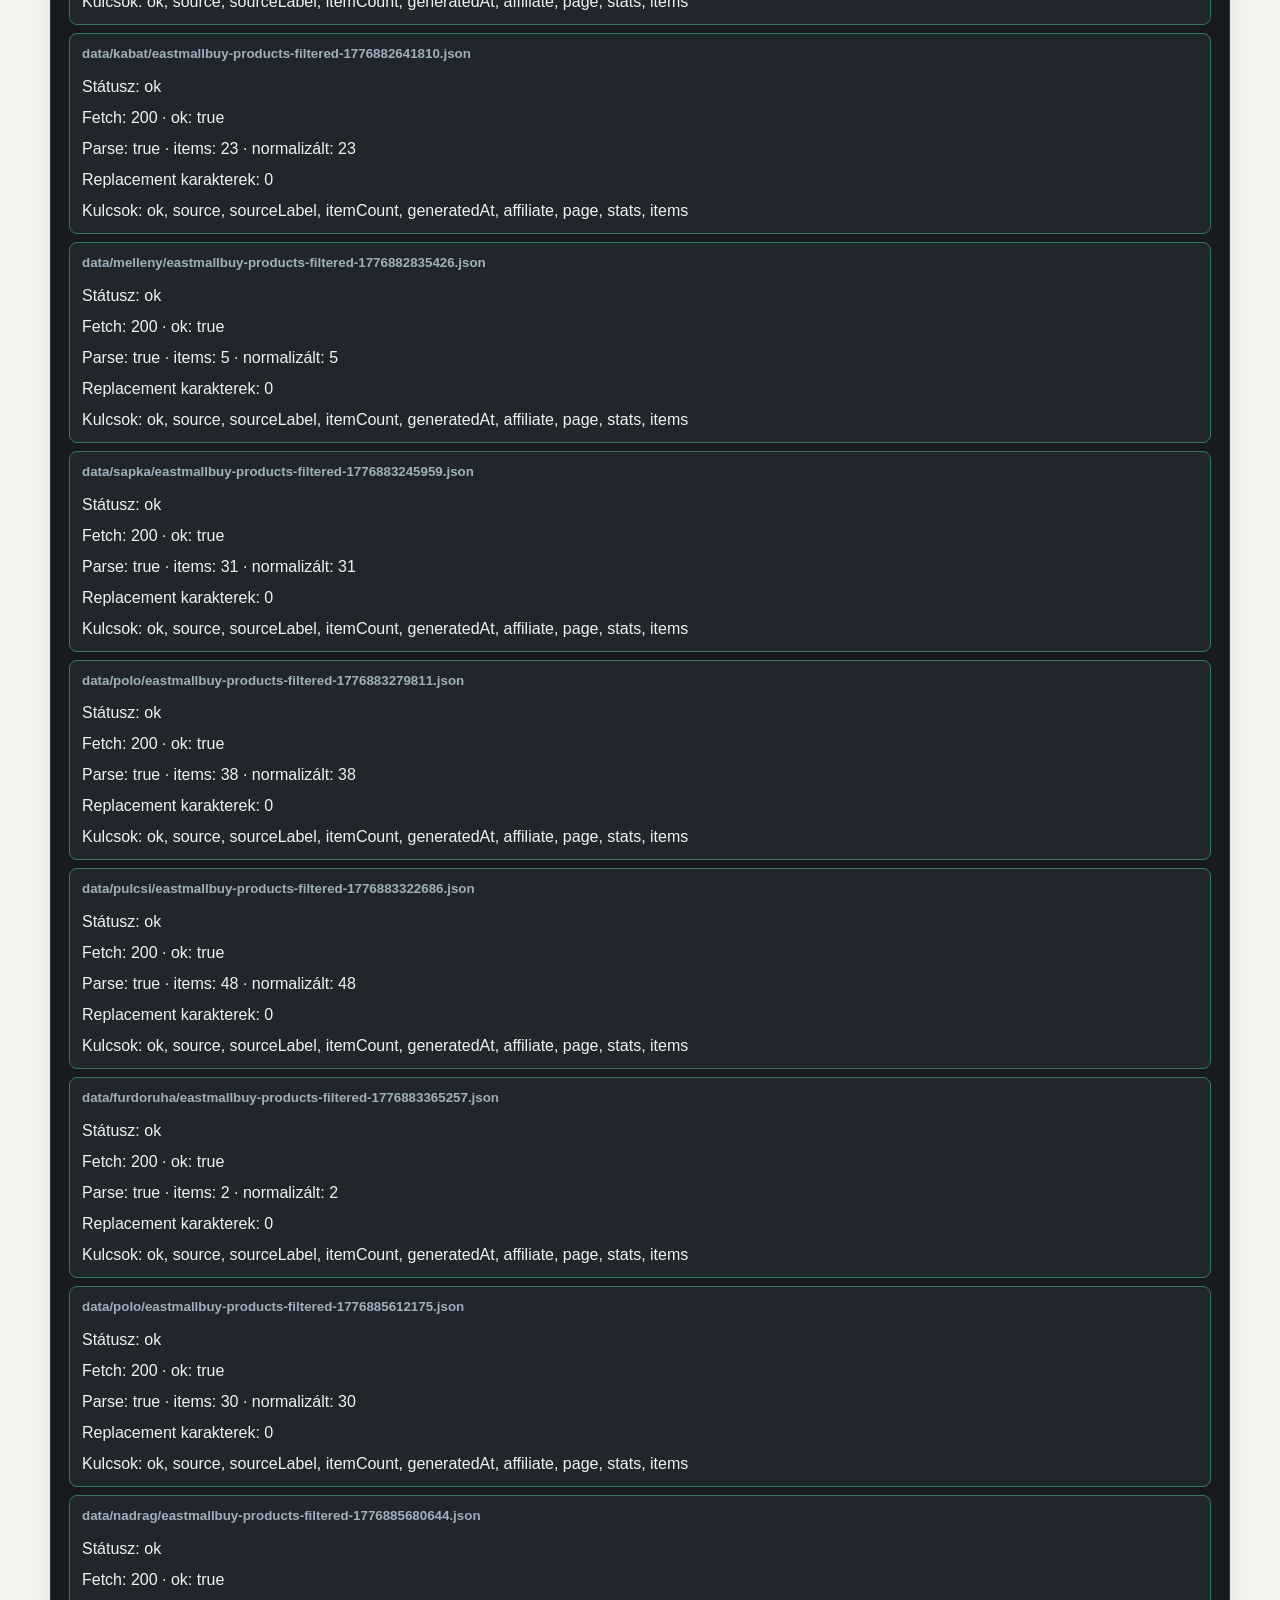
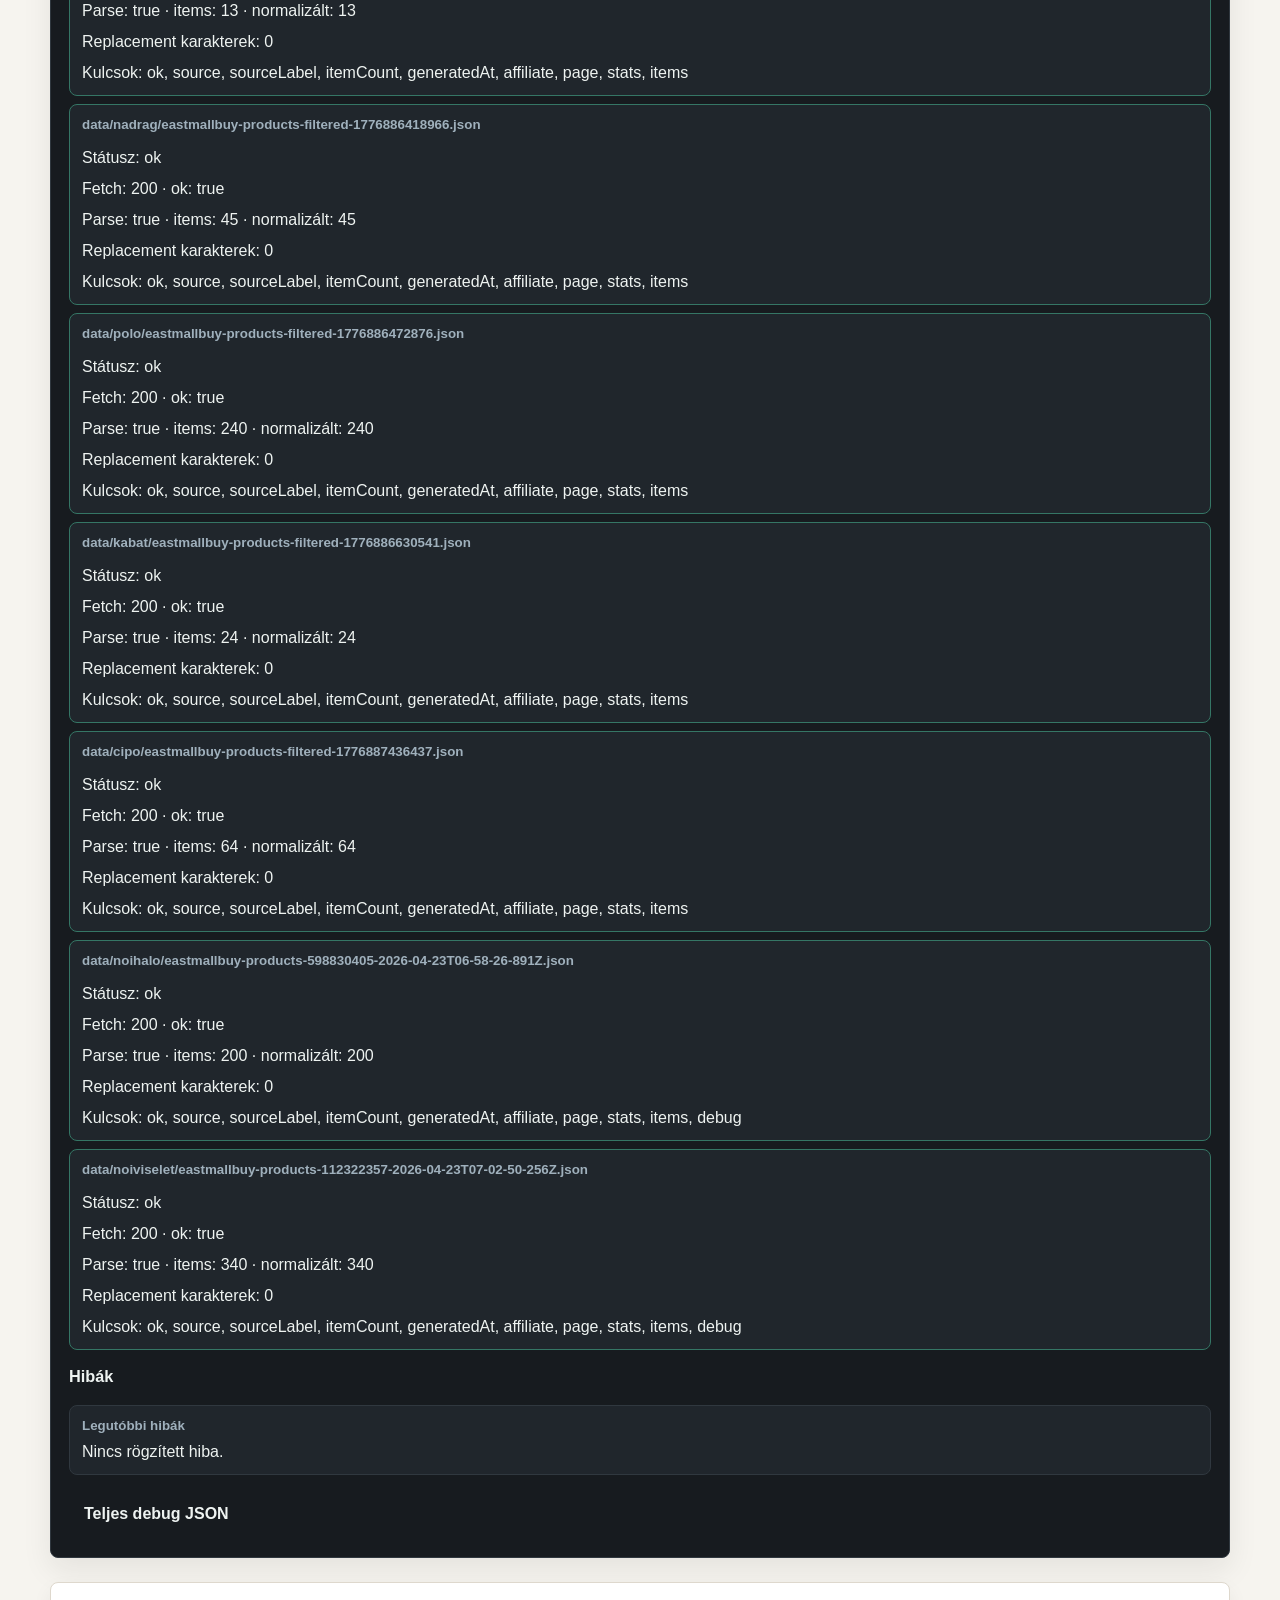
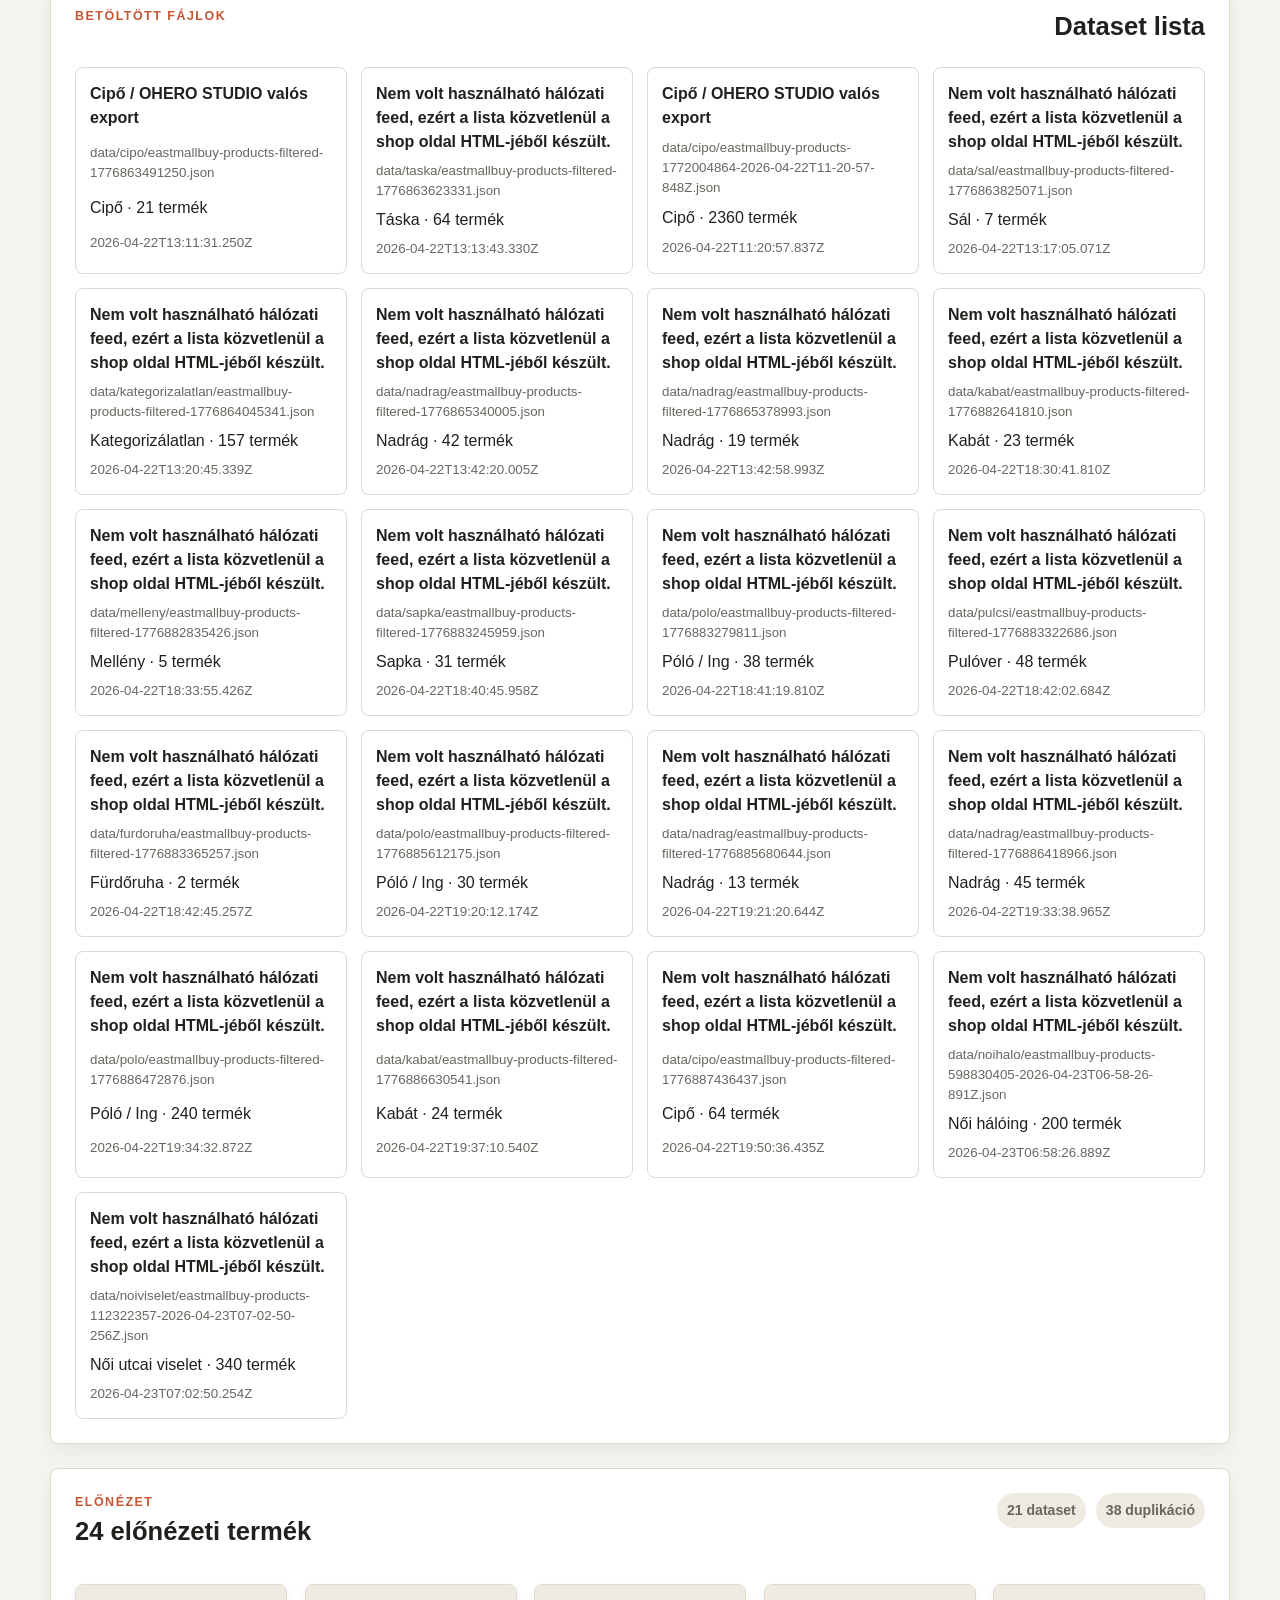
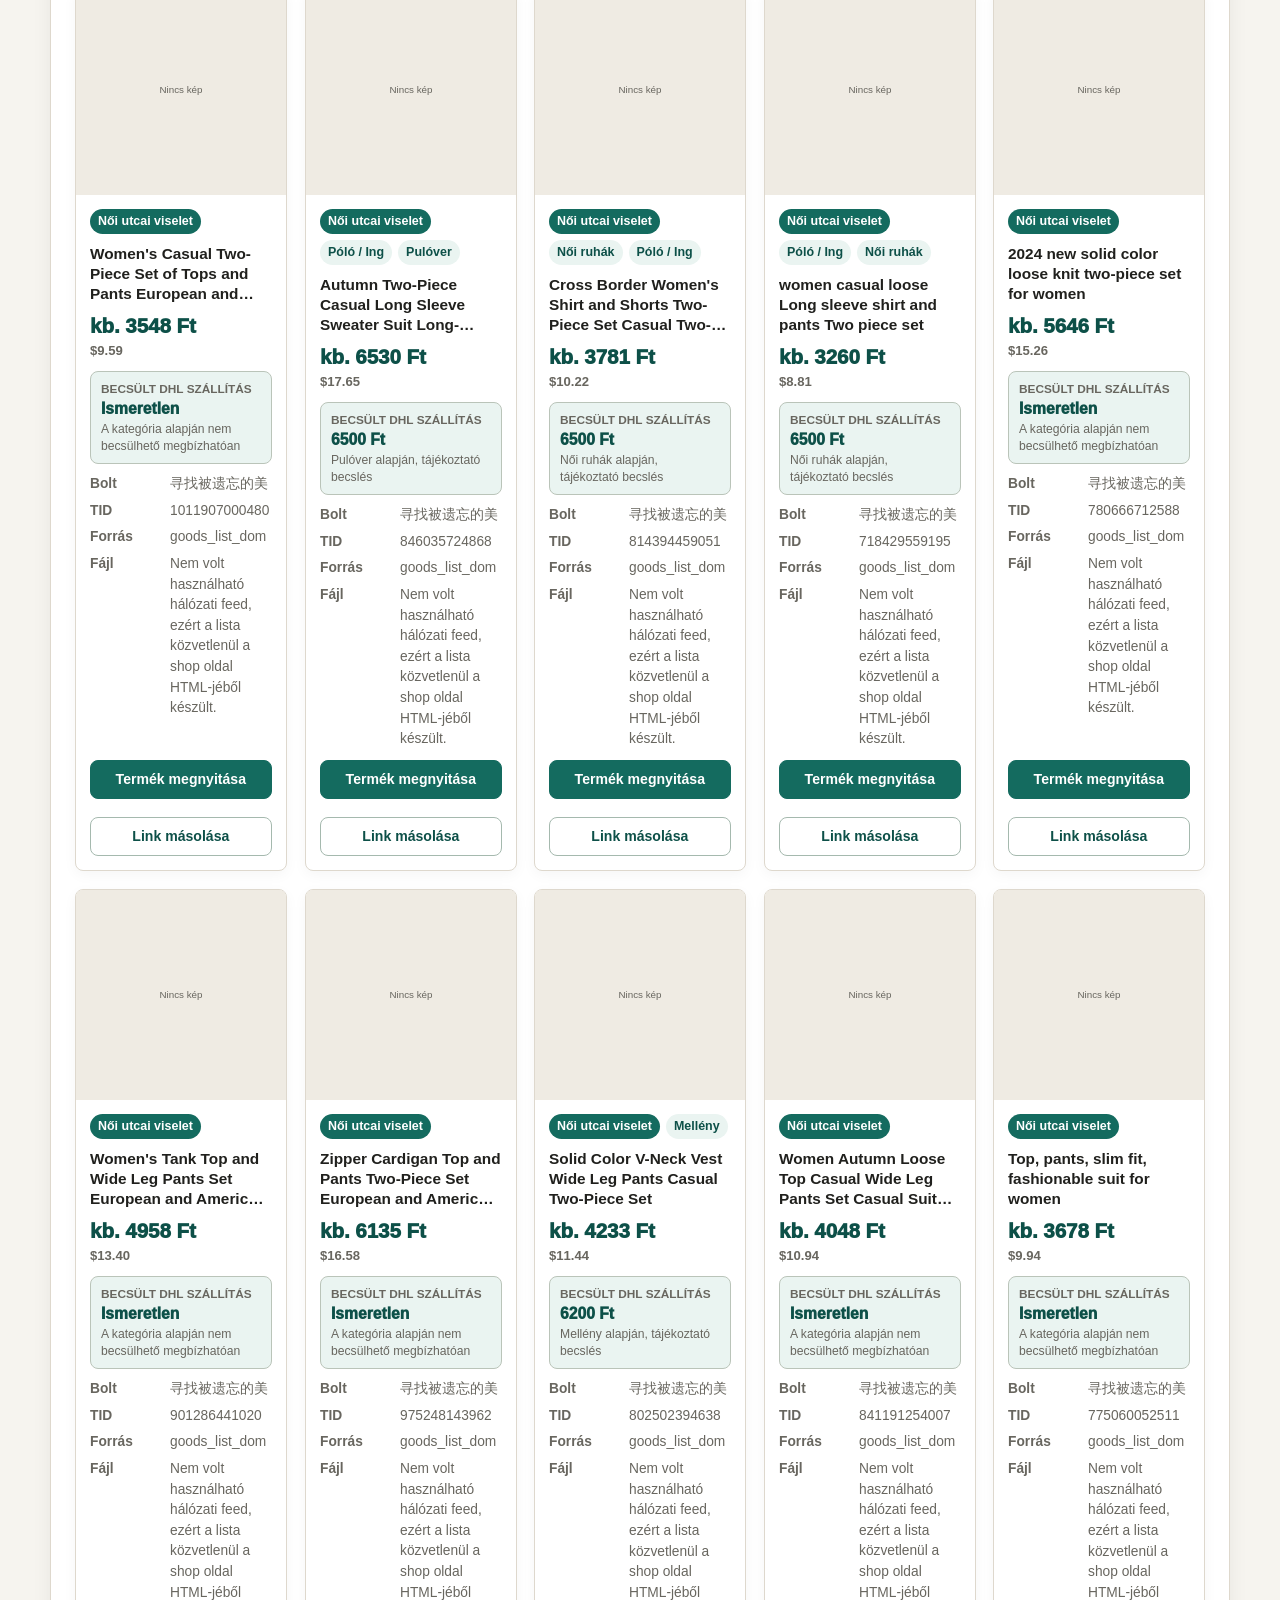
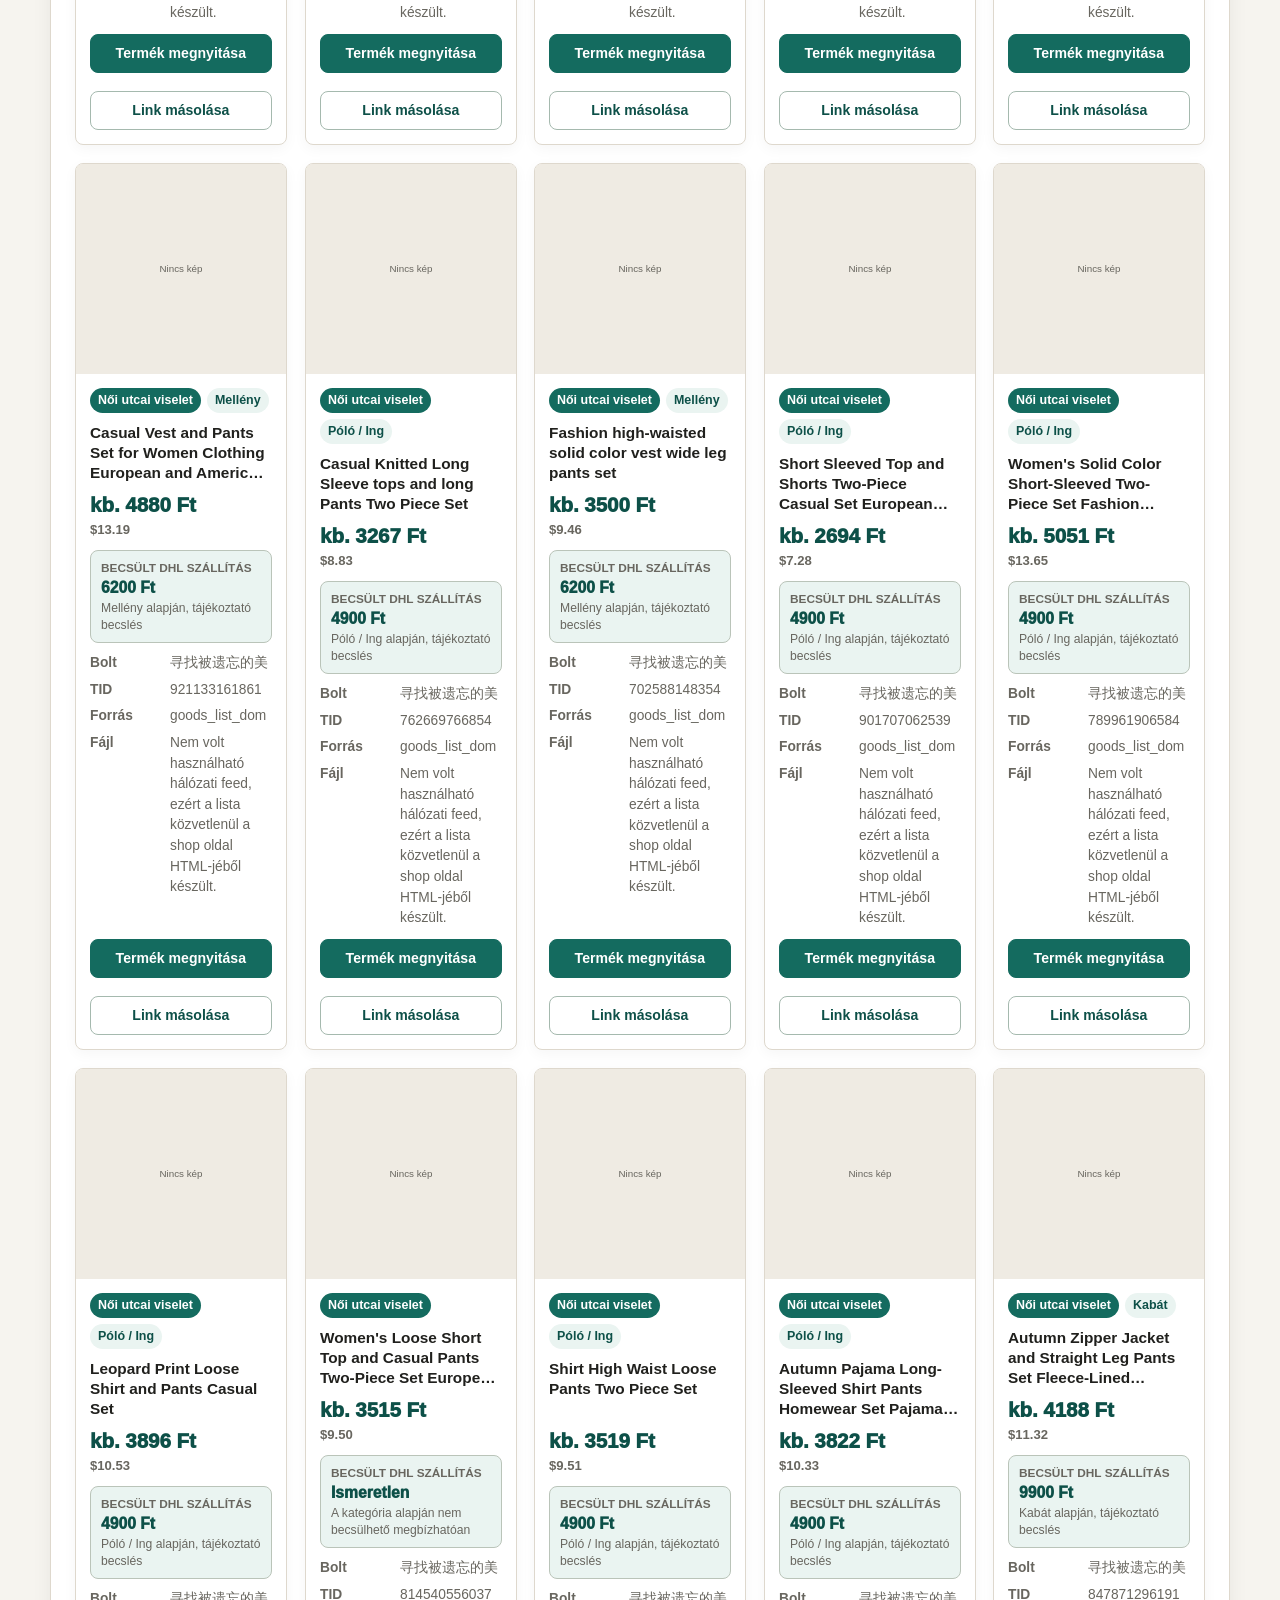
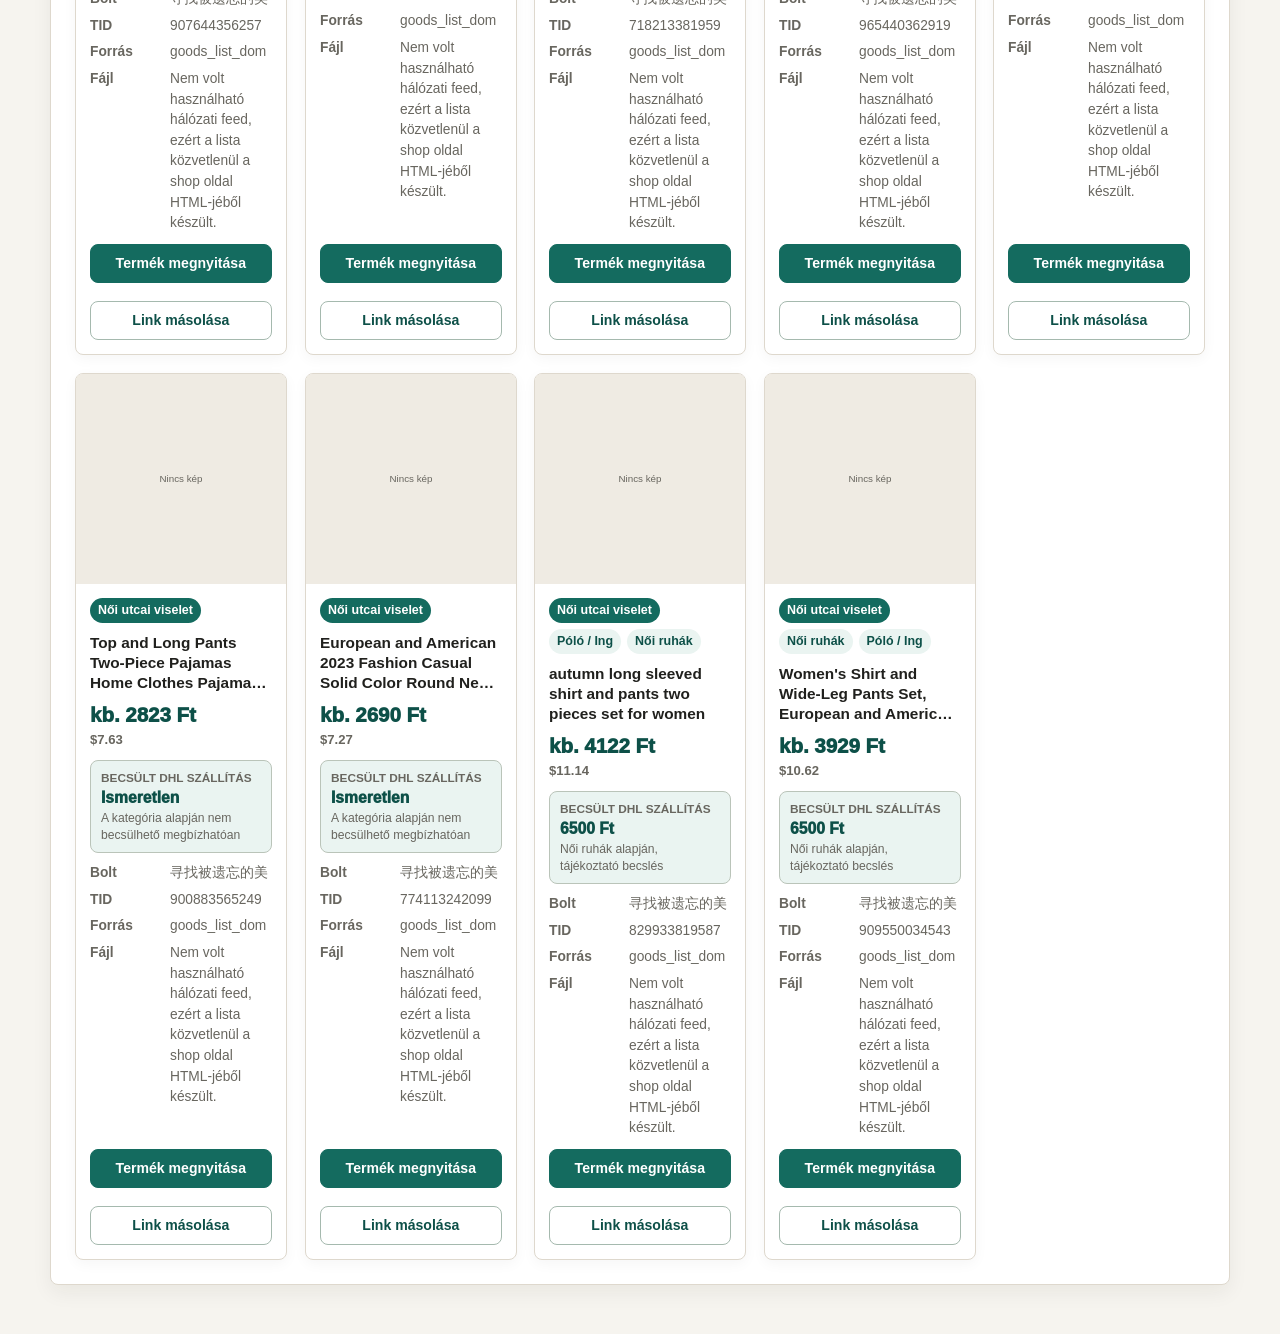
==== commit a477ce64: "Add files via upload" ====
--- a/admin.html
+++ b/admin.html
@@ -14,13 +14,13 @@
     <script type="importmap">
       {
         "imports": {
-          "./assets/js/app-version.js": "./assets/js/app-version.js?v=2026-04-22-07",
-          "./assets/js/cache-utils.js": "./assets/js/cache-utils.js?v=2026-04-22-07"
+          "./assets/js/app-version.js": "./assets/js/app-version.js?v=2026-04-23-02",
+          "./assets/js/cache-utils.js": "./assets/js/cache-utils.js?v=2026-04-23-02"
         },
         "scopes": {
           "./assets/js/": {
-            "./app-version.js": "./assets/js/app-version.js?v=2026-04-22-07",
-            "./cache-utils.js": "./assets/js/cache-utils.js?v=2026-04-22-07"
+            "./app-version.js": "./assets/js/app-version.js?v=2026-04-23-02",
+            "./cache-utils.js": "./assets/js/cache-utils.js?v=2026-04-23-02"
           }
         }
       }
@@ -65,7 +65,8 @@
           </p>
           <p>
             Folyamat: <code>manifest.json</code> → dataset JSON → normalizálás →
-            multi-tag kategorizálás → deduplikáció → szűrés/rendezés → affiliate linkes kártyák.
+            multi-tag kategorizálás és márka felismerés → deduplikáció → szűrés/rendezés →
+            affiliate linkes kártyák.
           </p>
         </article>
 
@@ -91,7 +92,9 @@
           </p>
           <p>
             A manifest kategória manuális hozzárendelésként elsőbbséget kap, az automatikus
-            kategóriák pedig deduplikált kiegészítő címkeként jelennek meg.
+            kategóriák pedig deduplikált kiegészítő címkeként jelennek meg. A publikus oldalon a
+            főkategória szűrő csak a manifestből dolgozik, az automatikus kategória szűrő pedig
+            kizárólag a title alapú felismerést használja.
           </p>
           <pre><code>{
   "datasets": [
@@ -120,13 +123,14 @@
           <h2>Kategorizálás</h2>
           <p>
             A <code>CATEGORY_MAP</code> HU, EN és CN kulcsszavakat tartalmaz. A
-            <code>detectCategories(title)</code> minden kategóriára score-t számol, és minden
-            találatot hozzáad a termékhez.
+            <code>detectCategories(title)</code> token- és kontextusalapú egyezésekkel dolgozik,
+            hogy a rövid vagy túl általános kulcsszavak kevesebb fals pozitív találatot adjanak.
           </p>
           <p>
             A legjobb találat a primary kategória: <code>product.category</code>,
             <code>product.categoryId</code> és <code>product.categoryLabel</code>. Az összes tag a
-            <code>product.categories</code> tömbben van.
+            <code>product.categories</code> tömbben van, külön normalizált
+            <code>manualCategoryNormalized</code> és <code>autoCategoriesNormalized</code> mezőkkel.
           </p>
         </article>
 
@@ -143,11 +147,25 @@
         </article>
 
         <article>
+          <h2>Márka felismerés</h2>
+          <p>
+            A <code>BRAND_MAP</code> title alapján, offline kulcsszavakkal és óvatos aliasokkal
+            dolgozik. Rövid jelölések, például <code>NK</code>, <code>AD</code> és <code>ON</code>
+            csak tokenként vagy kontextussal számítanak találatnak.
+          </p>
+          <p>
+            A termékeken a <code>product.brands</code> tömb és a <code>product.primaryBrand</code>
+            mező jelenik meg. A publikus márkaszűrő csak olyan márkát mutat, amelyhez van legalább
+            egy felismert termék.
+          </p>
+        </article>
+
+        <article>
           <h2>Keresés</h2>
           <p>
             A kereső normalizált szöveget használ: cím, TID, seller, forrás, dataset label és
-            kategóriatag is bekerül a keresési indexbe. Kategória jellegű keresésnél a kapcsolódó
-            HU, EN és CN kulcsszavak is segítik a találatot.
+            kategóriatag, valamint felismert márka is bekerül a keresési indexbe. Kategória jellegű
+            keresésnél a kapcsolódó HU, EN és CN kulcsszavak is segítik a találatot.
           </p>
         </article>
 
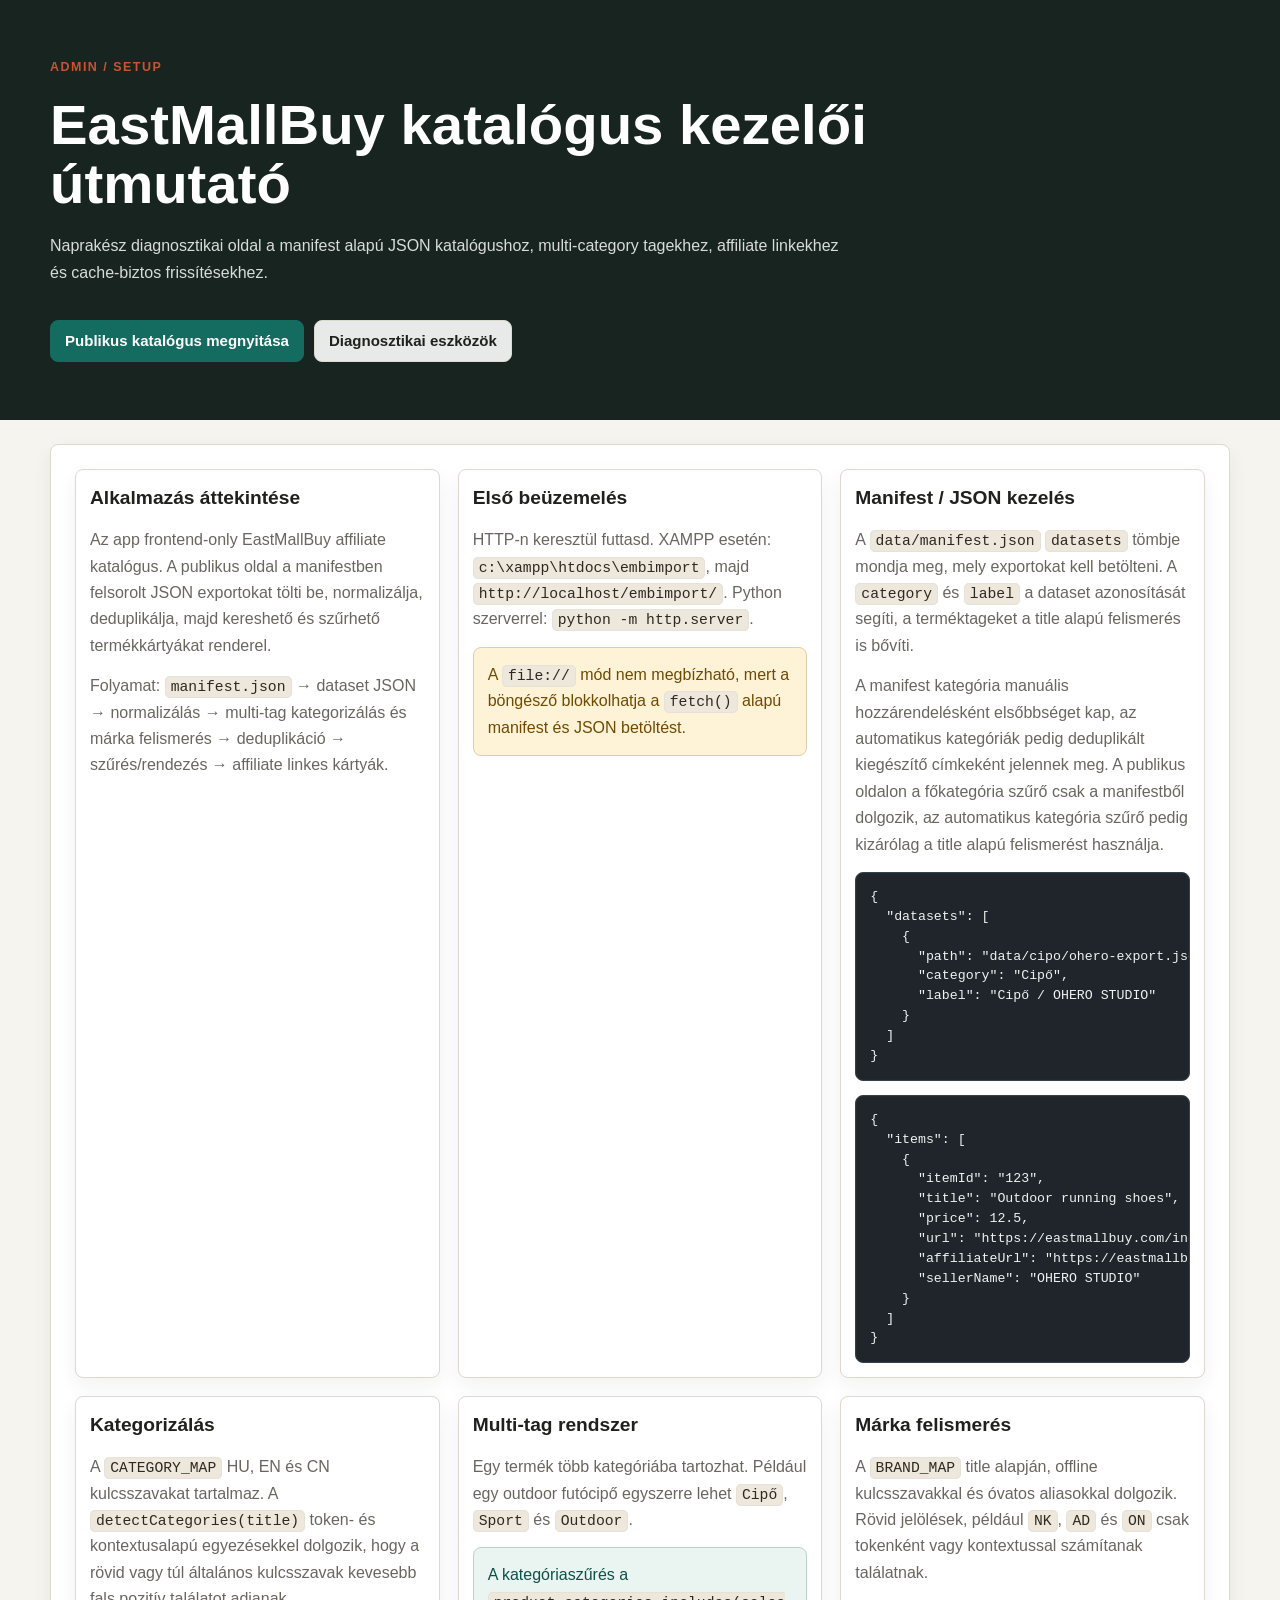
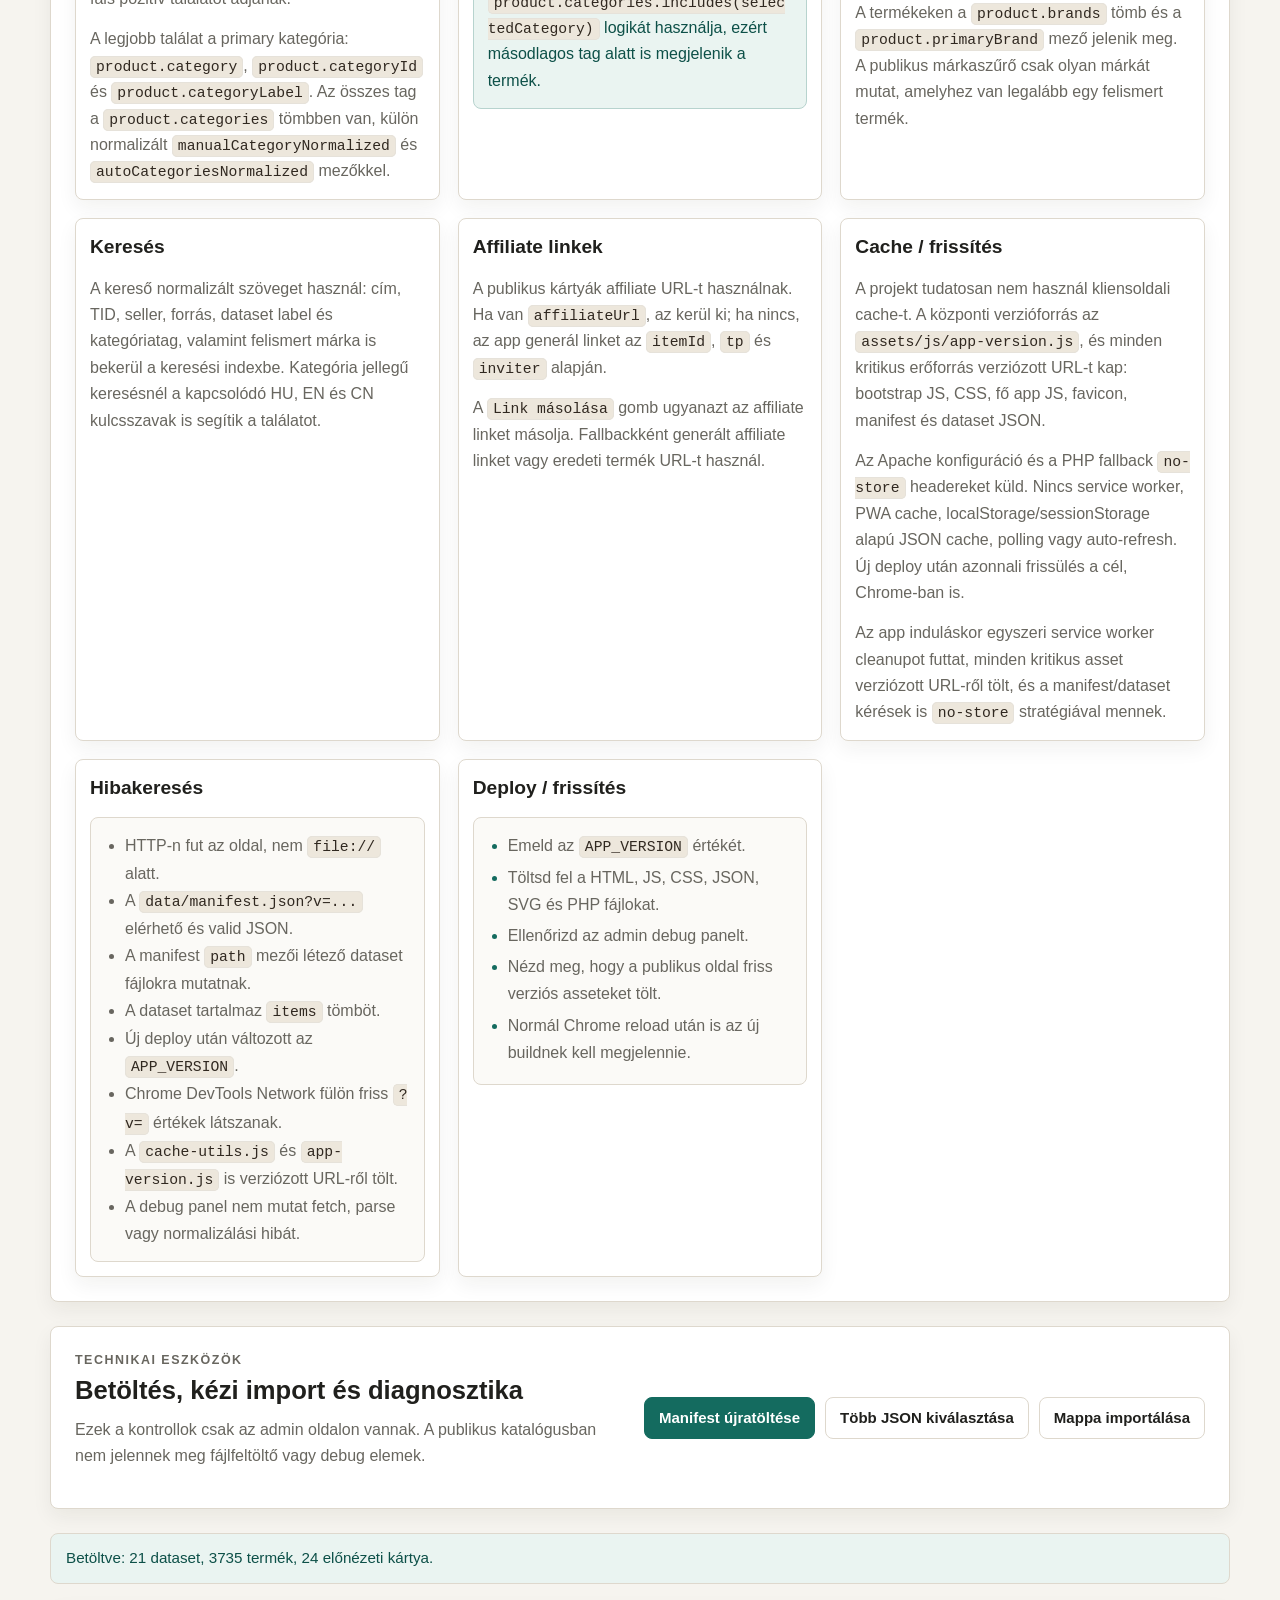
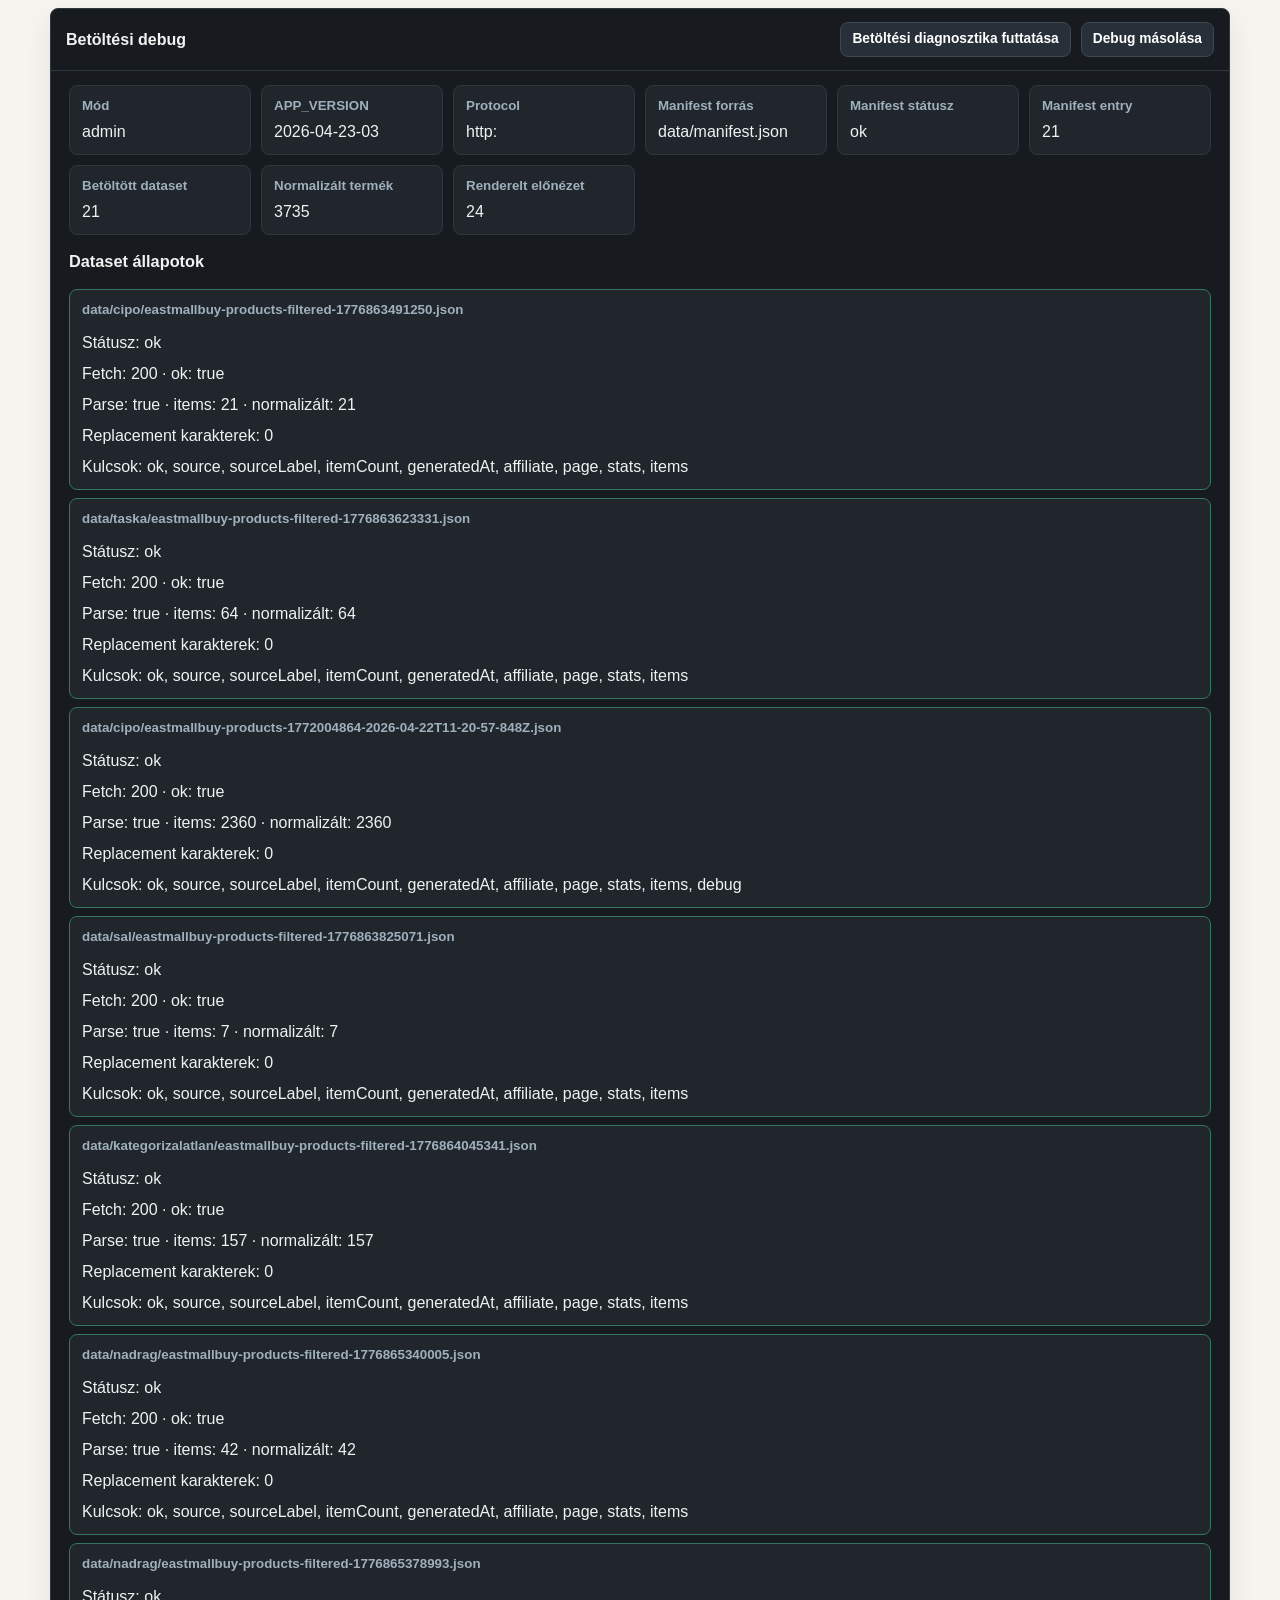
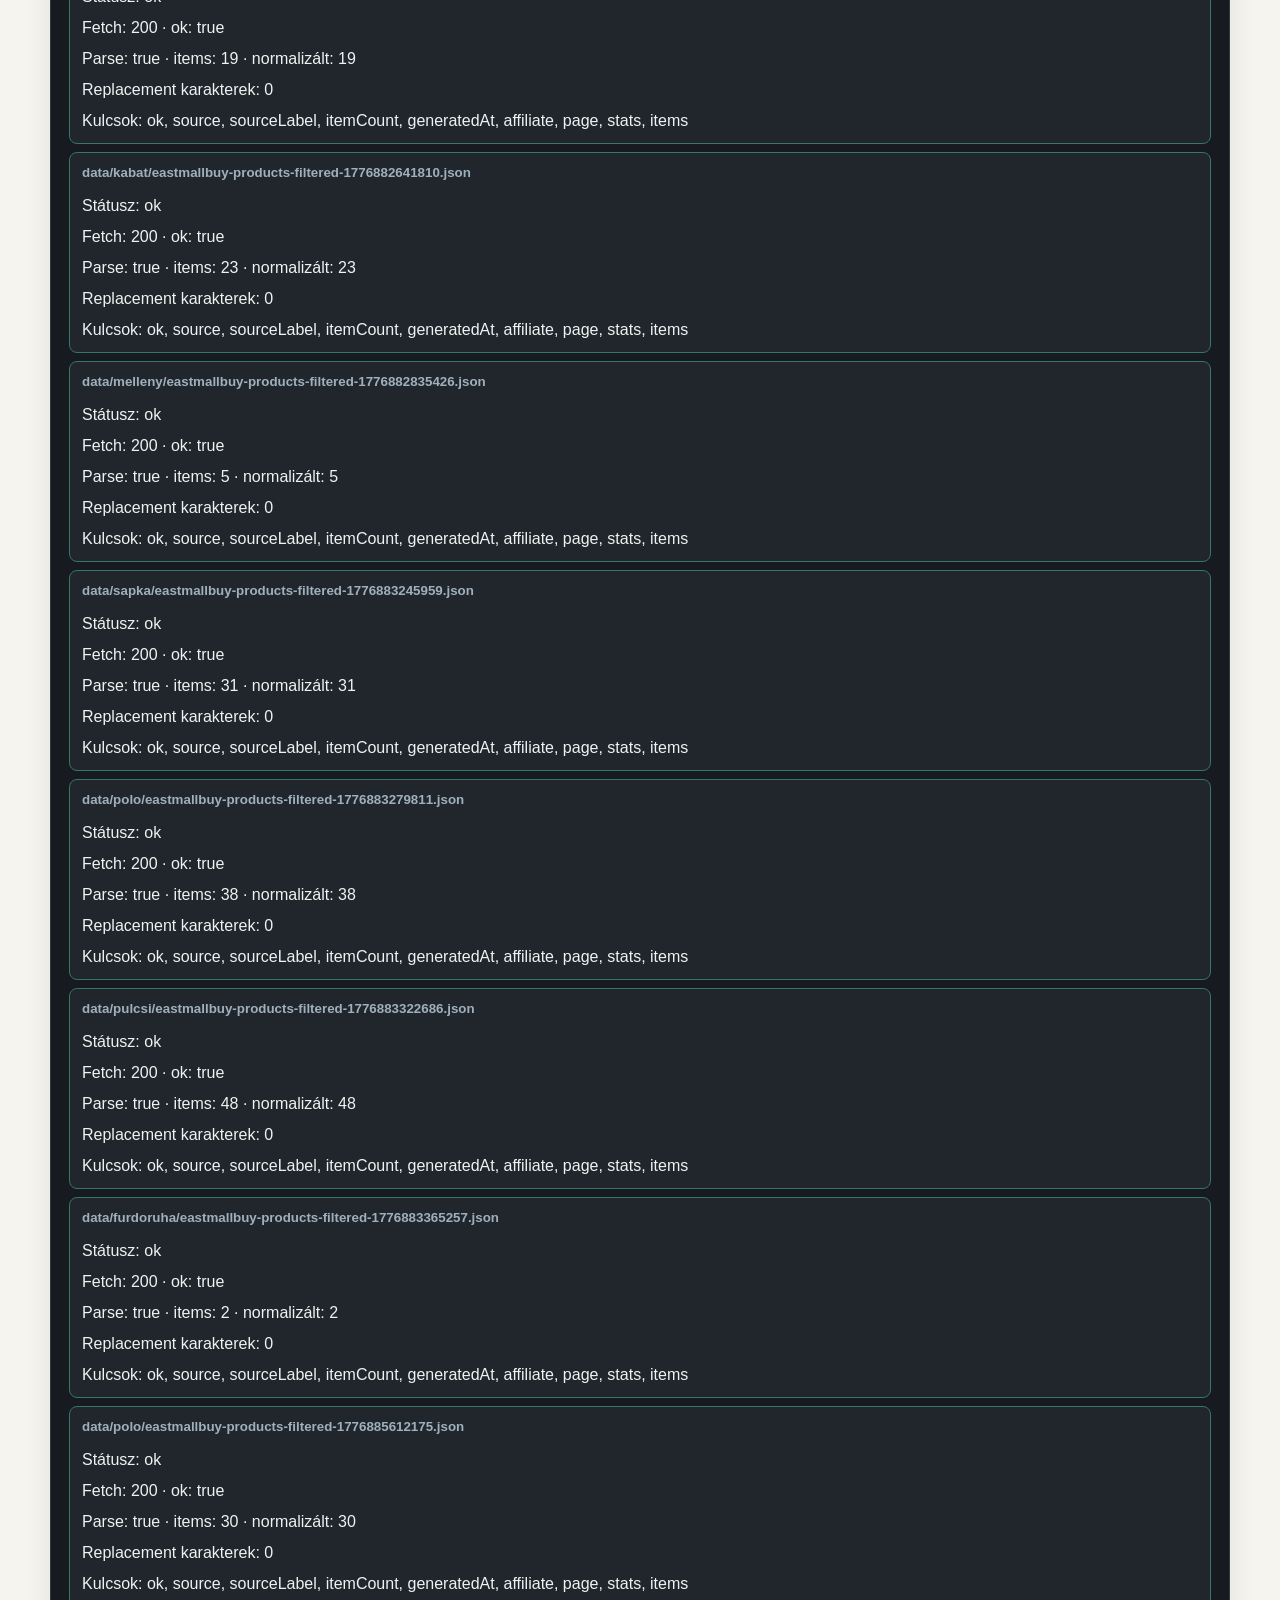
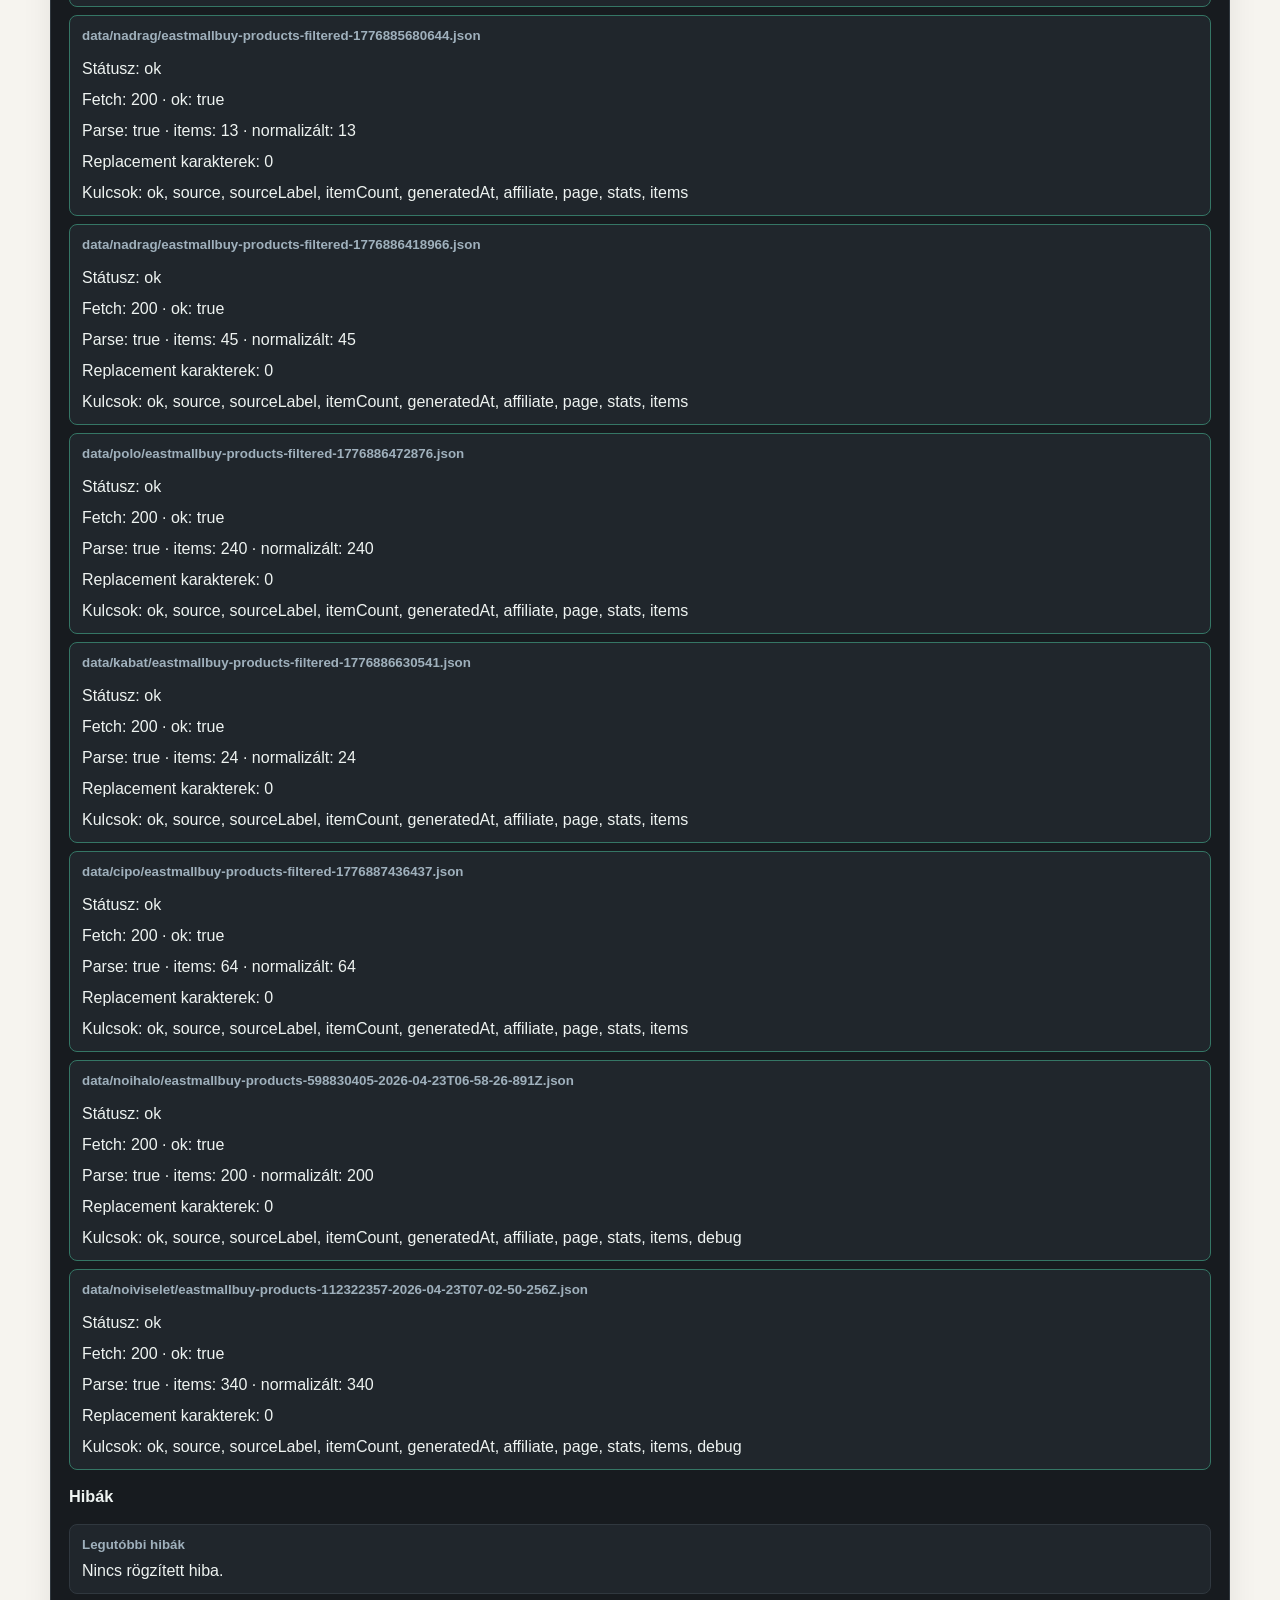
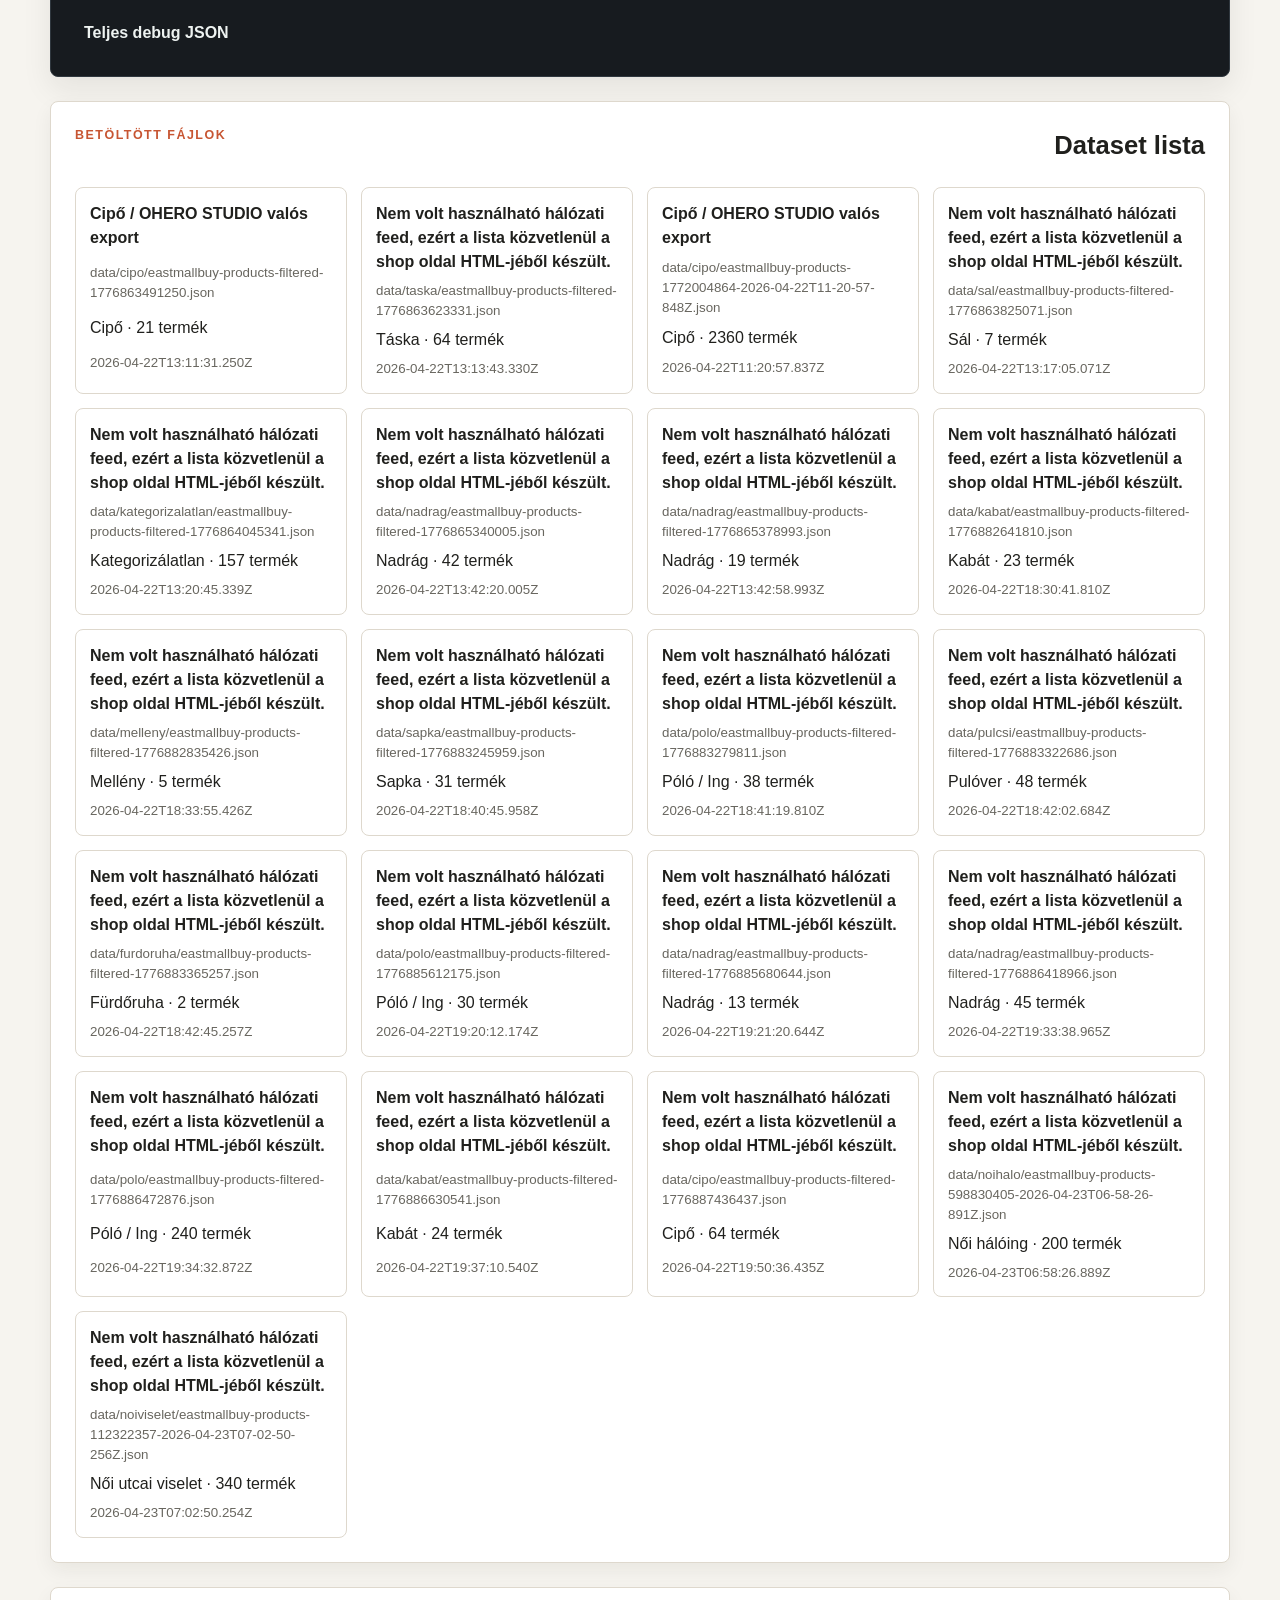
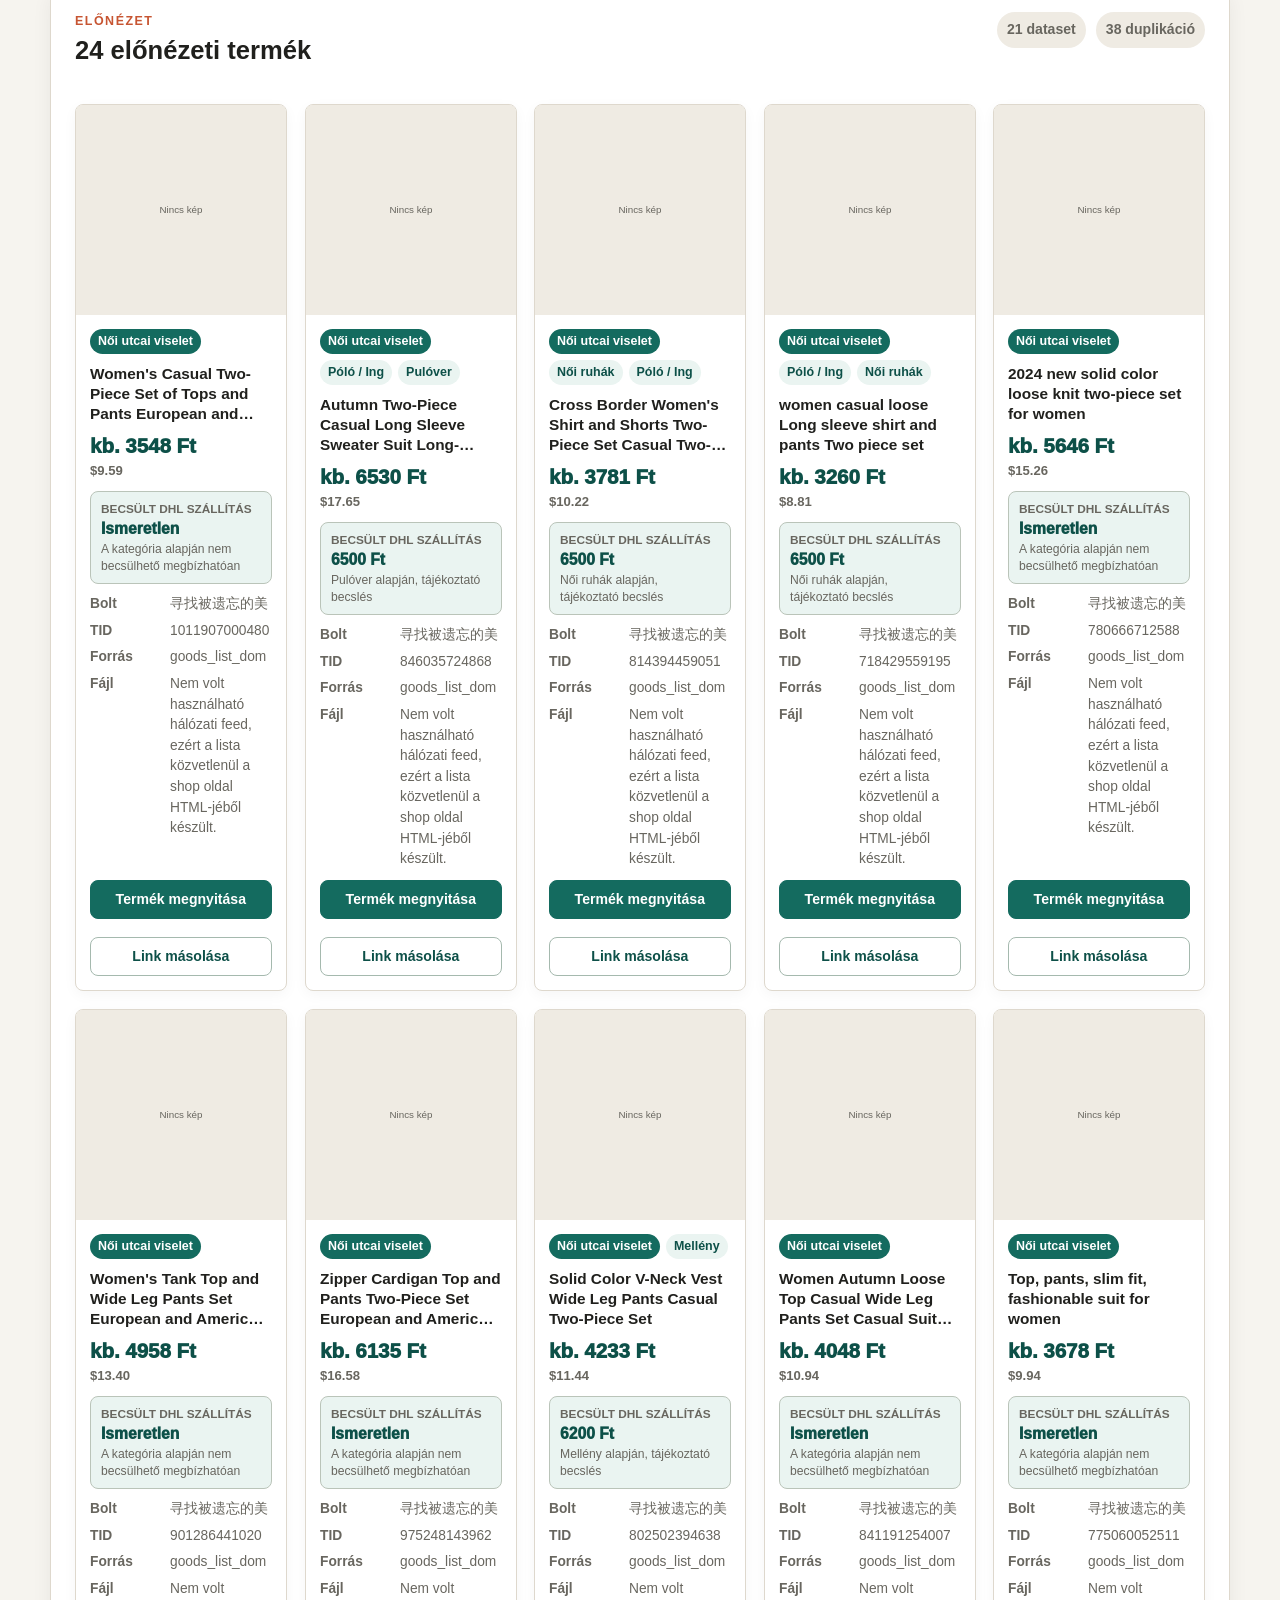
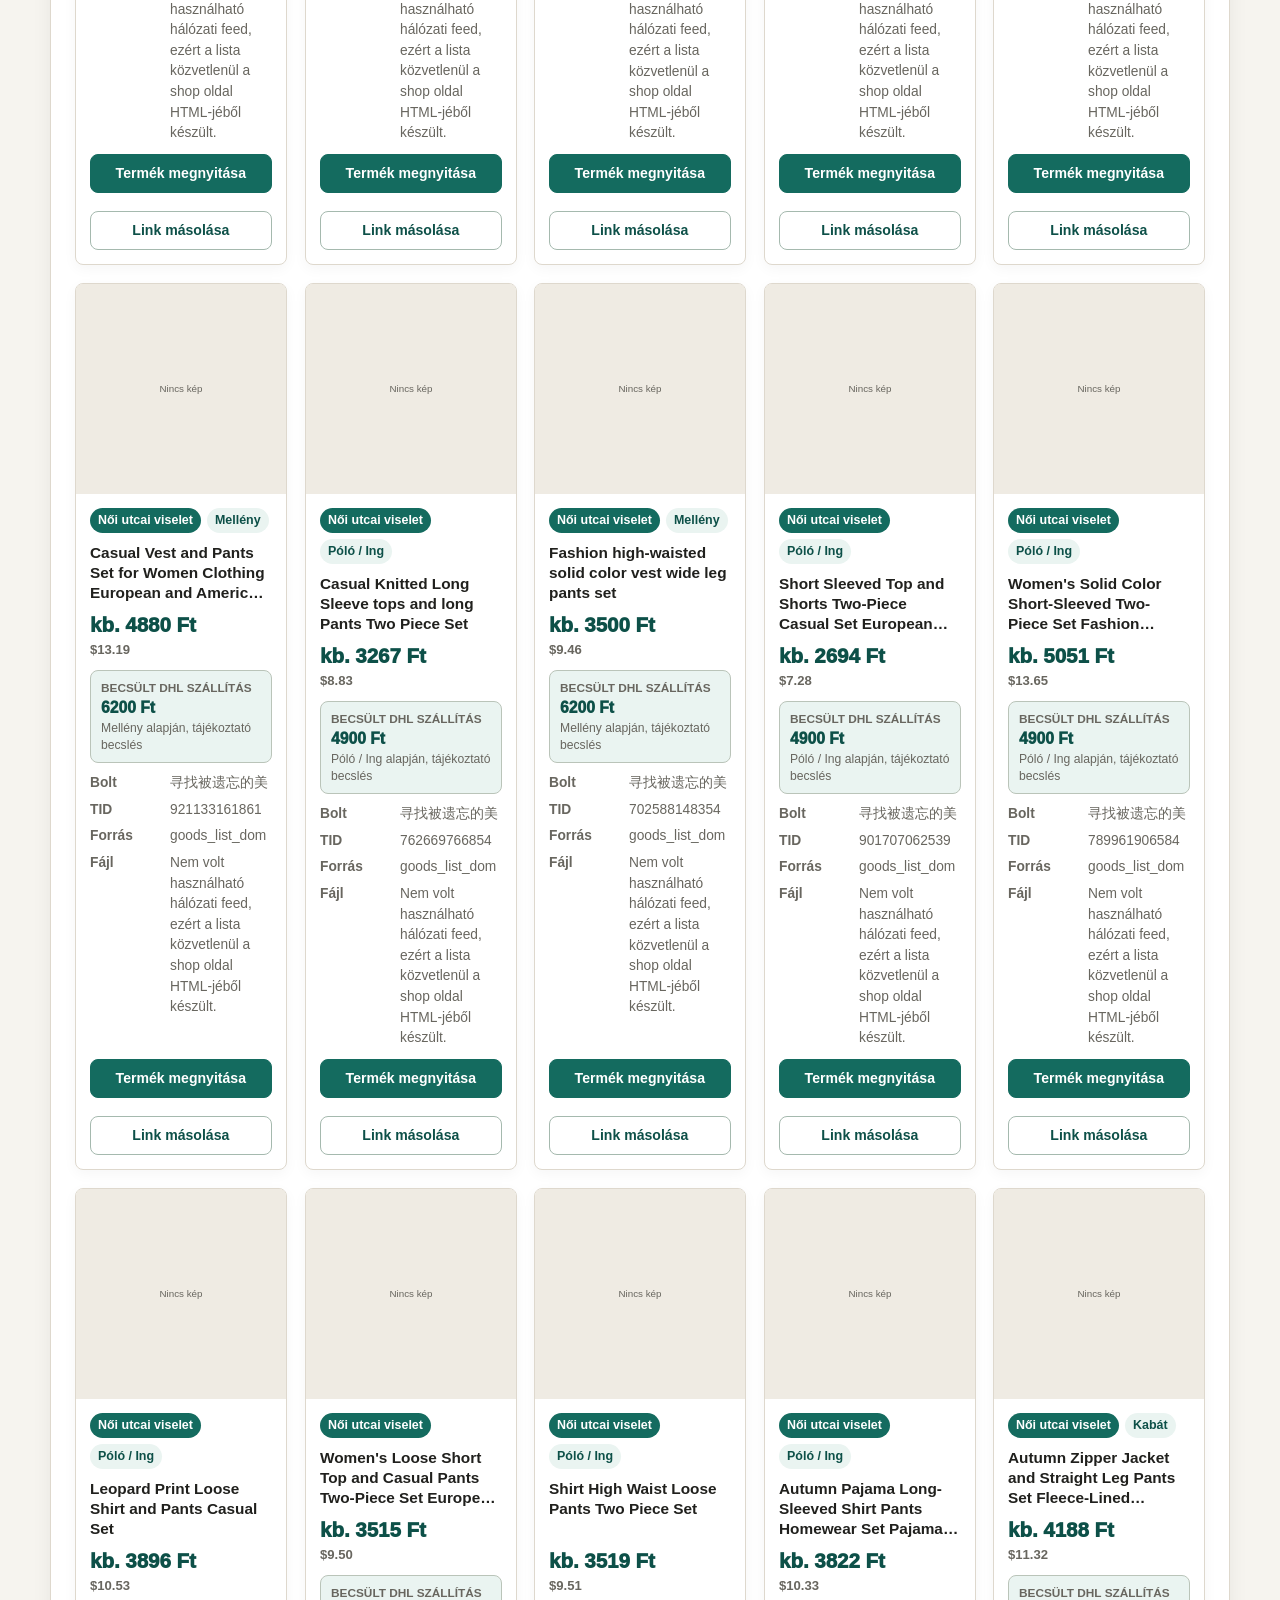
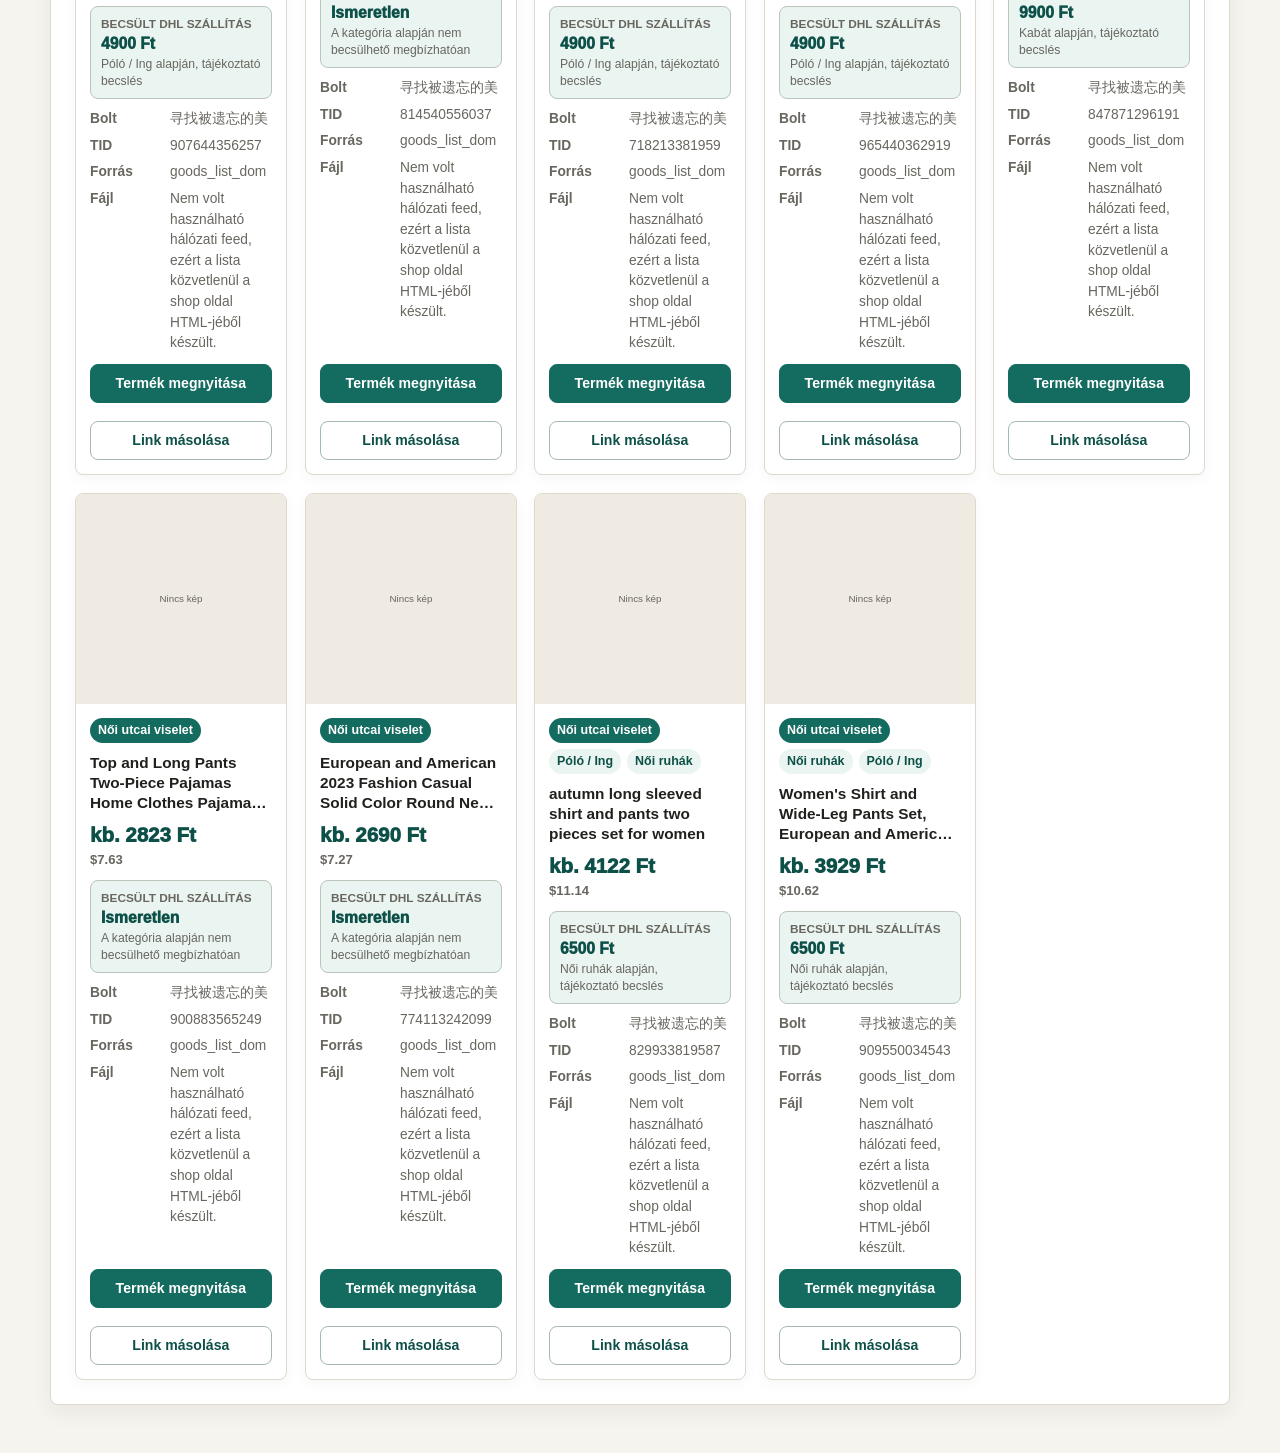
==== commit 2fe41419: "Add files via upload" ====
--- a/admin.html
+++ b/admin.html
@@ -14,16 +14,21 @@
     <script type="importmap">
       {
         "imports": {
-          "./assets/js/app-version.js": "./assets/js/app-version.js?v=2026-04-23-02",
-          "./assets/js/cache-utils.js": "./assets/js/cache-utils.js?v=2026-04-23-02"
+          "./assets/js/app-version.js": "./assets/js/app-version.js?v=2026-04-23-03",
+          "./assets/js/cache-utils.js": "./assets/js/cache-utils.js?v=2026-04-23-03"
         },
         "scopes": {
           "./assets/js/": {
-            "./app-version.js": "./assets/js/app-version.js?v=2026-04-23-02",
-            "./cache-utils.js": "./assets/js/cache-utils.js?v=2026-04-23-02"
+            "./app-version.js": "./assets/js/app-version.js?v=2026-04-23-03",
+            "./cache-utils.js": "./assets/js/cache-utils.js?v=2026-04-23-03"
           }
         }
       }
+    </script>
+    <script type="module">
+      import { appendVersion } from "./assets/js/cache-utils.js";
+      const { runServiceWorkerCleanup } = await import(appendVersion("./assets/js/sw-cleanup.js"));
+      await runServiceWorkerCleanup("admin");
     </script>
     <script type="module">
       import { appendVersion } from "./assets/js/cache-utils.js";
@@ -194,6 +199,11 @@
             service worker, PWA cache, localStorage/sessionStorage alapú JSON cache, polling vagy
             auto-refresh. Új deploy után azonnali frissülés a cél, Chrome-ban is.
           </p>
+          <p>
+            Az app induláskor egyszeri service worker cleanupot futtat, minden kritikus asset
+            verziózott URL-ről tölt, és a manifest/dataset kérések is <code>no-store</code>
+            stratégiával mennek.
+          </p>
         </article>
 
         <article>
